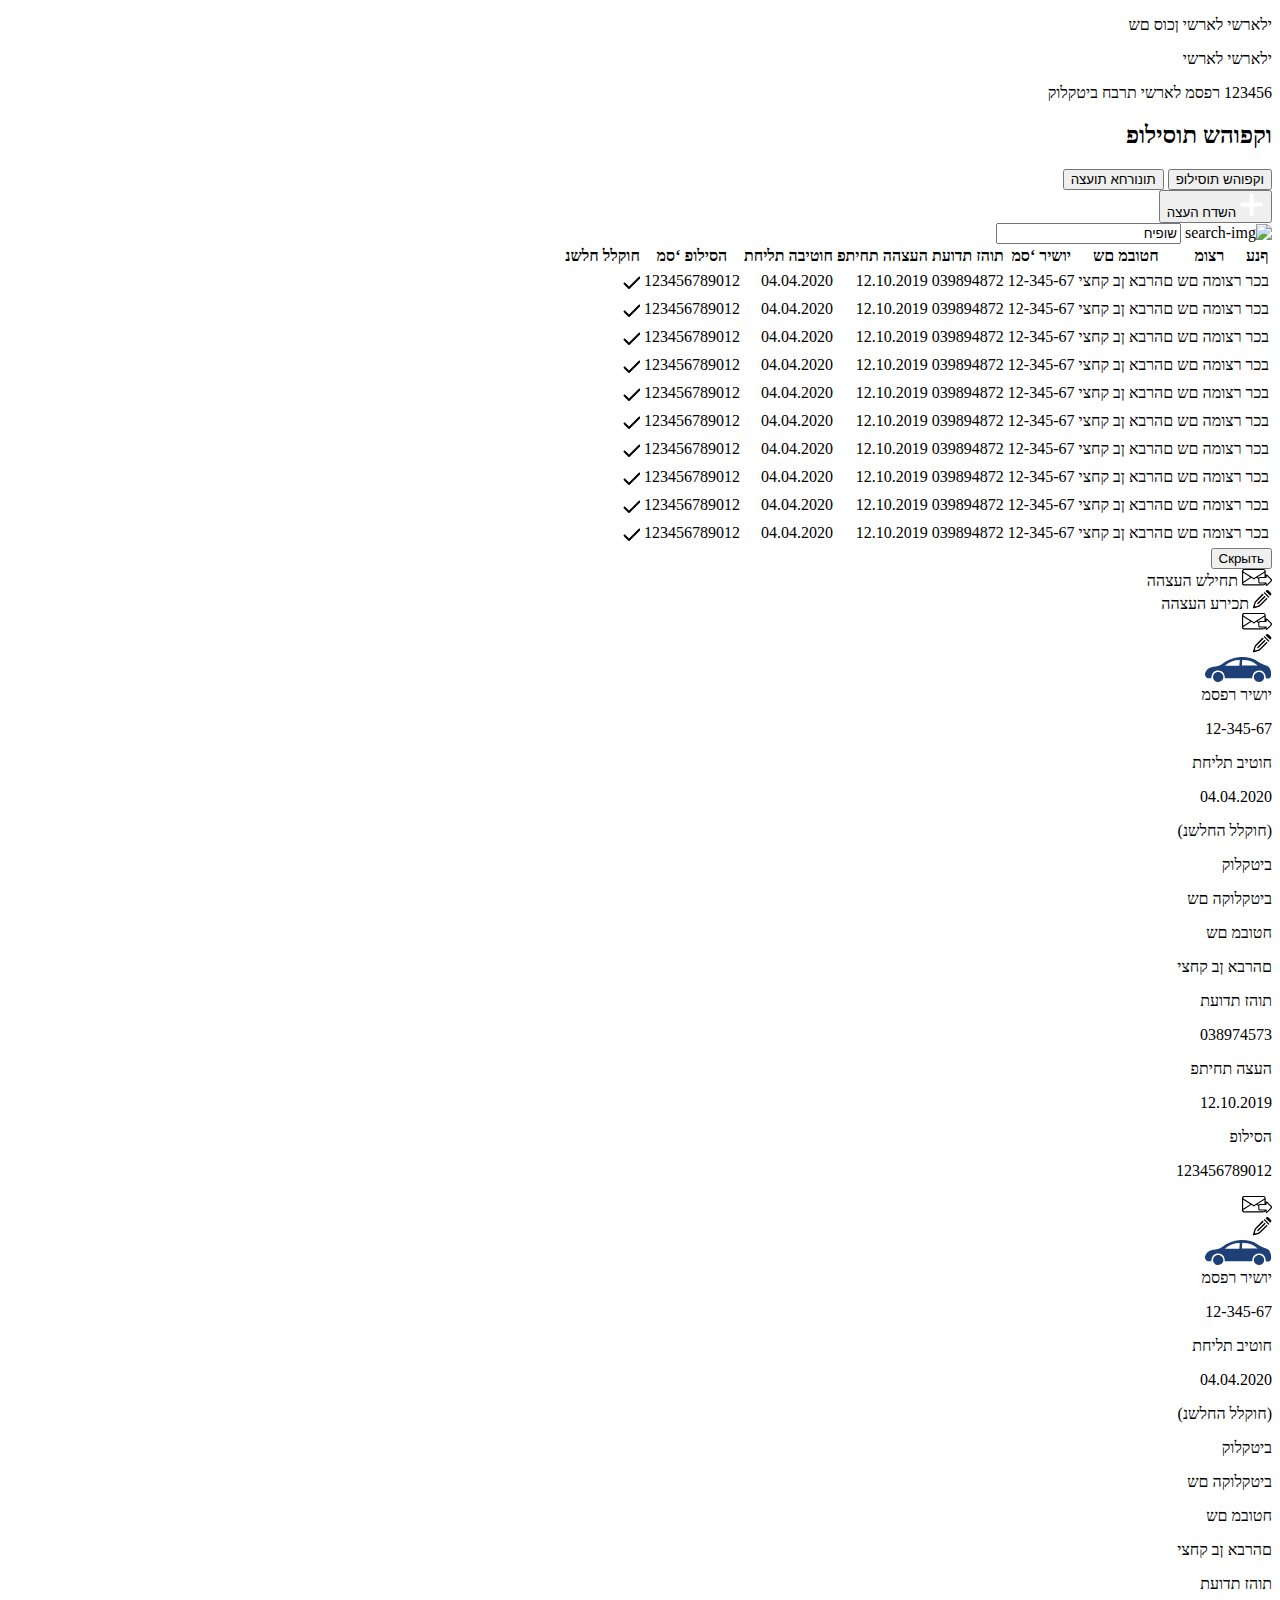
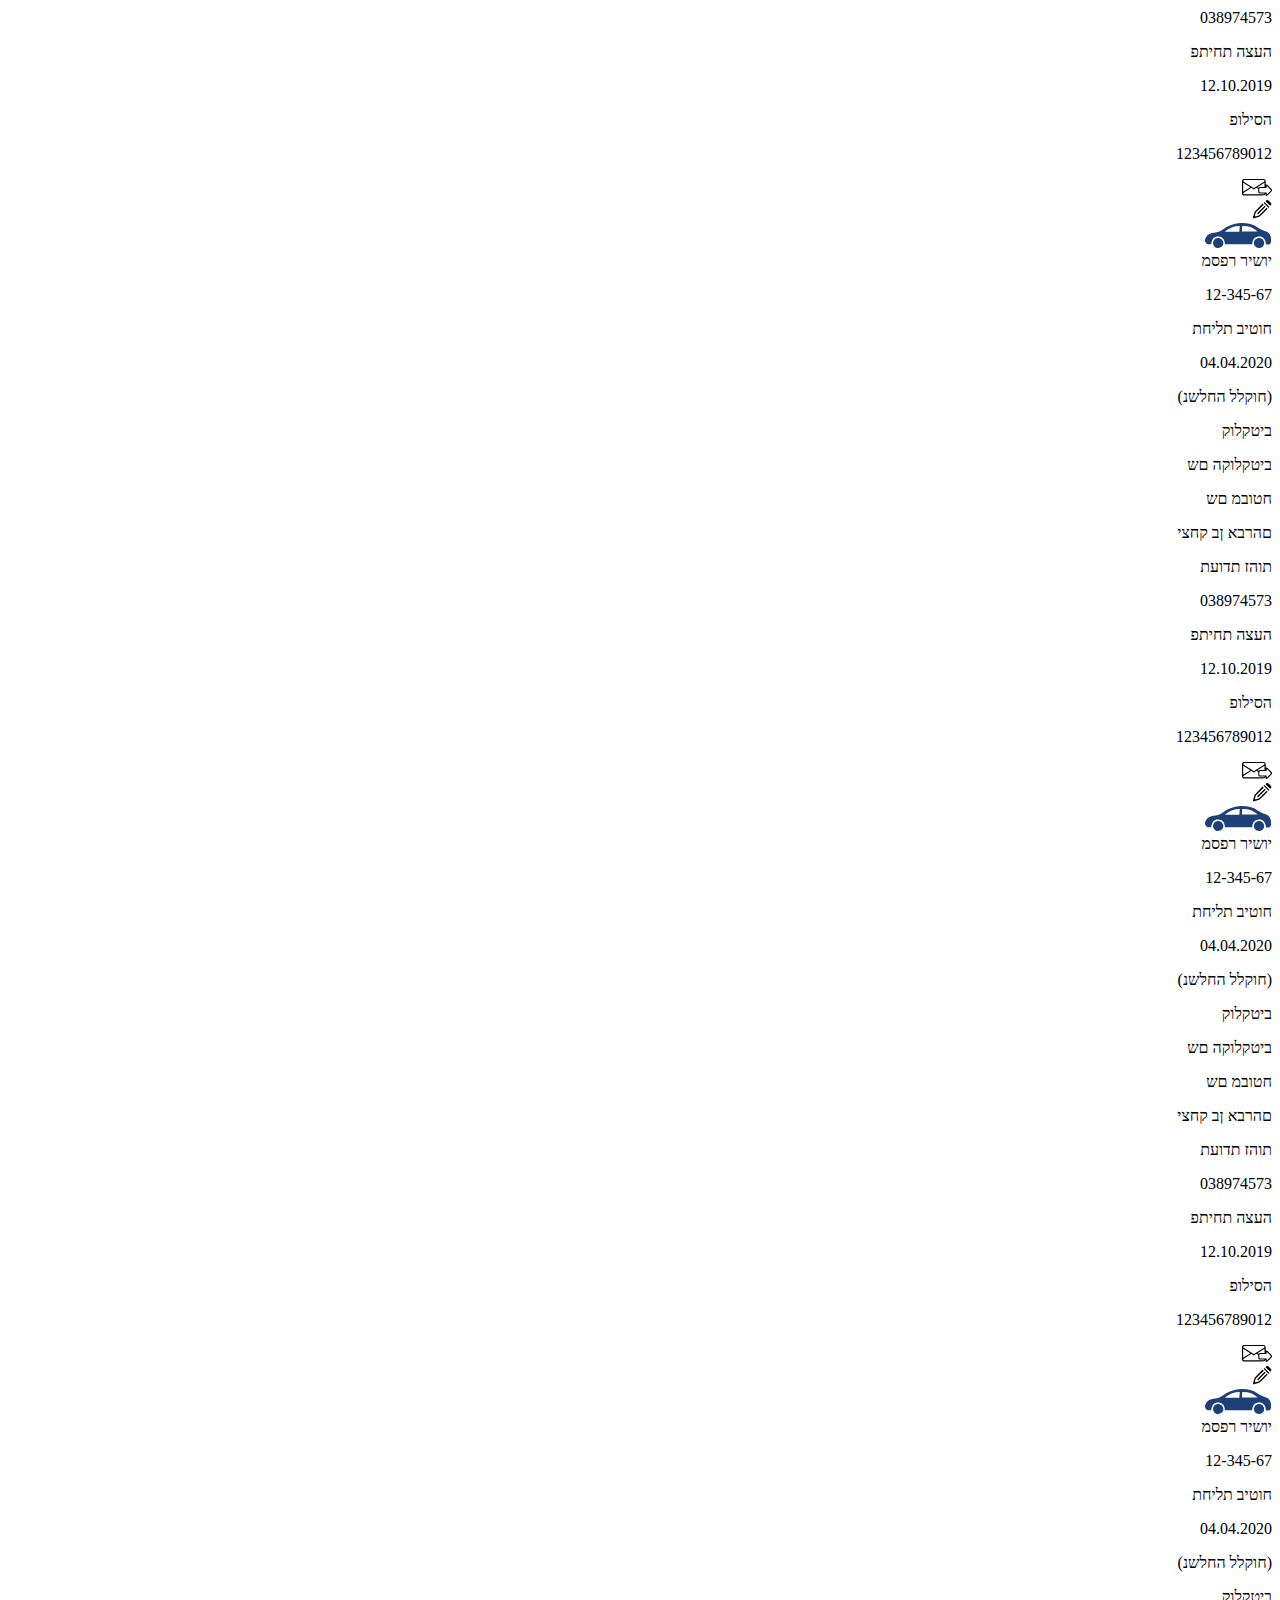
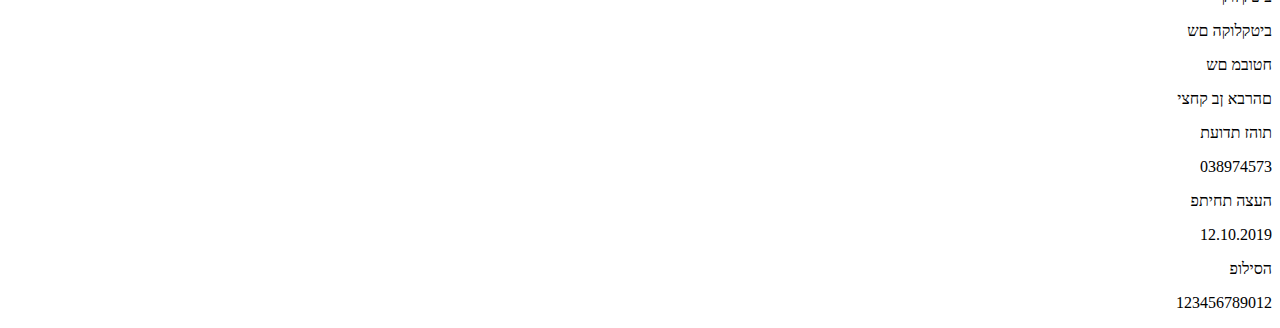
==== pages/login-index.html @ 78b29d45 "fix, add folder (pages)" ====
<!DOCTYPE html>
<html dir="rtl" lang="he">
  <head>
    <meta charset="UTF-8" />
    <meta http-equiv="X-UA-Compatible" content="IE=edge" />
    <meta name="viewport" content="width=device-width, initial-scale=1.0" />
    <title>Hennadii Chikunov Test-Task</title>
    <link rel="stylesheet" href="css/main.css" />
  </head>
  <body>
    <header class="header-main-panel">
      <div class="container header-main-panel__container">
        <div class="header-main-panel__top">
          <div class="header-main-panel__top-info">
            <p class="header-main-panel__top-text" dir="rtl">
              ילארשי לארשי ןכוס םש
            </p>
            <p class="header-main-panel__top-mobile-text" dir="rtl">
              ילארשי לארשי
            </p>
            <span class="header-main-panel__text">123456 רפסמ</span>
            <span class="header-main-panel__mob-text">
              לארשי תרבח ביטקלוק
            </span>
          </div>
        </div>
      </div>
    </header>
    <main>
      <section class="login-table">
        <div class="container login-table__container">
          <h2 class="login-table__title-hide">וקפוהש תוסילופ</h2>
          <div class="login-table__title-block">
            <div class="login-table__title-bg-flex">
              <button class="login-table__btn" type="button">
                <span
                  class="login-table__btn-text login-table__btn-text--color"
                >
                  וקפוהש תוסילופ
                </span>
              </button>
              <button
                class="login-table__btn login-table__btn--orange"
                type="button"
              >
                <span class="login-table__btn-text"> תונורחא תועצה </span>
              </button>
            </div>
          </div>
          <div class="login-table__search-block">
            <button class="login-table__search-btn" type="button">
              <svg
                class="login-table__svg-union"
                width="24"
                height="24"
                viewBox="0 0 24 24"
                fill="none"
                xmlns="http://www.w3.org/2000/svg"
              >
                <path
                  fill-rule="evenodd"
                  clip-rule="evenodd"
                  d="M13.5317 2C13.5317 0.89543 12.6363 0 11.5317 0C10.4272 0 9.53173 0.89543 9.53173 2V9.53462H2C0.895432 9.53462 0 10.43 0 11.5346C0 12.6392 0.895431 13.5346 2 13.5346H9.53173V21.0694C9.53173 22.1739 10.4272 23.0694 11.5317 23.0694C12.6363 23.0694 13.5317 22.1739 13.5317 21.0694V13.5346H21.0694C22.1739 13.5346 23.0694 12.6392 23.0694 11.5346C23.0694 10.43 22.1739 9.53462 21.0694 9.53462H13.5317V2Z"
                  fill="white"
                />
              </svg>
              <span class="login-table__input--triangle"> השדח העצה</span>
            </button>
            <div class="login-table__search-icon-block">
              <img
                class="login-table__search-icon"
                src="./img/search.png"
                alt="search-img"
              />
              <label for="search-table"></label>
              <input
                class="login-table__search"
                id="search-table"
                type="search"
                name="search"
                value="שופיח"
              />
            </div>
          </div>
          <table class="login-table__table">
            <thead>
              <tr class="login-table__table-head-tr">
                <th class="login-table__table-head-item">ףנע</th>
                <th class="login-table__table-head-item">רצומ</th>
                <th class="login-table__table-head-item">חטובמ םש</th>
                <th class="login-table__table-head-item">יושיר ‘סמ</th>
                <th class="login-table__table-head-item">תוהז תדועת</th>
                <th class="login-table__table-head-item">העצהה תחיתפ</th>
                <th class="login-table__table-head-item">חוטיבה תליחת</th>
                <th class="login-table__table-head-item">הסילופ ‘סמ</th>
                <th class="login-table__table-head-item">חוקלל חלשנ</th>
              </tr>
            </thead>
            <tbody>
              <tr class="login-table__table-body-tr">
                <td class="login-table__table-body-item">בכר</td>
                <td class="login-table__table-body-item">רצומה םש</td>
                <td class="login-table__table-body-item">םהרבא ןב קחצי</td>
                <td class="login-table__table-body-item">12-345-67</td>
                <td class="login-table__table-body-item">039894872</td>
                <td class="login-table__table-body-item">12.10.2019</td>
                <td class="login-table__table-body-item">04.04.2020</td>
                <td class="login-table__table-body-item">123456789012</td>
                <td class="login-table__table-body-item">
                  <svg
                    version="1.1"
                    xmlns="http://www.w3.org/2000/svg"
                    xmlns:xlink="http://www.w3.org/1999/xlink"
                    x="20px"
                    y="16px"
                    viewBox="0 0 20 16"
                    width="20"
                    height="20"
                    style="enable-background: new 0 0 20 16"
                    xml:space="preserve"
                  >
                    <path
                      d="M19.3,5.3L9,15.6l-4.3-4.3l-1.4,1.4l5,5L9,18.4l0.7-0.7l11-11L19.3,5.3z"
                    />
                  </svg>
                </td>
              </tr>
              <tr
                id="showContent"
                class="
                  login-table__table-body-tr login-table__table-body-tr--active
                "
              >
                <td class="login-table__table-body-item">בכר</td>
                <td class="login-table__table-body-item">רצומה םש</td>
                <td class="login-table__table-body-item">םהרבא ןב קחצי</td>
                <td class="login-table__table-body-item">12-345-67</td>
                <td class="login-table__table-body-item">039894872</td>
                <td class="login-table__table-body-item">12.10.2019</td>
                <td class="login-table__table-body-item">04.04.2020</td>
                <td class="login-table__table-body-item">123456789012</td>
                <td class="login-table__table-body-item">
                  <svg
                    version="1.1"
                    xmlns="http://www.w3.org/2000/svg"
                    xmlns:xlink="http://www.w3.org/1999/xlink"
                    x="20px"
                    y="16px"
                    viewBox="0 0 20 16"
                    width="20"
                    height="20"
                    style="enable-background: new 0 0 20 16"
                    xml:space="preserve"
                  >
                    <path
                      d="M19.3,5.3L9,15.6l-4.3-4.3l-1.4,1.4l5,5L9,18.4l0.7-0.7l11-11L19.3,5.3z"
                    />
                  </svg>
                </td>
              </tr>
              <tr class="login-table__table-body-tr">
                <td class="login-table__table-body-item">בכר</td>
                <td class="login-table__table-body-item">רצומה םש</td>
                <td class="login-table__table-body-item">םהרבא ןב קחצי</td>
                <td class="login-table__table-body-item">12-345-67</td>
                <td class="login-table__table-body-item">039894872</td>
                <td class="login-table__table-body-item">12.10.2019</td>
                <td class="login-table__table-body-item">04.04.2020</td>
                <td class="login-table__table-body-item">123456789012</td>
                <td class="login-table__table-body-item">
                  <svg
                    version="1.1"
                    xmlns="http://www.w3.org/2000/svg"
                    xmlns:xlink="http://www.w3.org/1999/xlink"
                    x="20px"
                    y="16px"
                    viewBox="0 0 20 16"
                    width="20"
                    height="20"
                    style="enable-background: new 0 0 20 16"
                    xml:space="preserve"
                  >
                    <path
                      d="M19.3,5.3L9,15.6l-4.3-4.3l-1.4,1.4l5,5L9,18.4l0.7-0.7l11-11L19.3,5.3z"
                    />
                  </svg>
                </td>
              </tr>
              <tr class="login-table__table-body-tr">
                <td class="login-table__table-body-item">בכר</td>
                <td class="login-table__table-body-item">רצומה םש</td>
                <td class="login-table__table-body-item">םהרבא ןב קחצי</td>
                <td class="login-table__table-body-item">12-345-67</td>
                <td class="login-table__table-body-item">039894872</td>
                <td class="login-table__table-body-item">12.10.2019</td>
                <td class="login-table__table-body-item">04.04.2020</td>
                <td class="login-table__table-body-item">123456789012</td>
                <td class="login-table__table-body-item">
                  <svg
                    version="1.1"
                    xmlns="http://www.w3.org/2000/svg"
                    xmlns:xlink="http://www.w3.org/1999/xlink"
                    x="20px"
                    y="16px"
                    viewBox="0 0 20 16"
                    width="20"
                    height="20"
                    style="enable-background: new 0 0 20 16"
                    xml:space="preserve"
                  >
                    <path
                      d="M19.3,5.3L9,15.6l-4.3-4.3l-1.4,1.4l5,5L9,18.4l0.7-0.7l11-11L19.3,5.3z"
                    />
                  </svg>
                </td>
              </tr>
              <tr class="login-table__table-body-tr">
                <td class="login-table__table-body-item">בכר</td>
                <td class="login-table__table-body-item">רצומה םש</td>
                <td class="login-table__table-body-item">םהרבא ןב קחצי</td>
                <td class="login-table__table-body-item">12-345-67</td>
                <td class="login-table__table-body-item">039894872</td>
                <td class="login-table__table-body-item">12.10.2019</td>
                <td class="login-table__table-body-item">04.04.2020</td>
                <td class="login-table__table-body-item">123456789012</td>
                <td class="login-table__table-body-item">
                  <svg
                    version="1.1"
                    xmlns="http://www.w3.org/2000/svg"
                    xmlns:xlink="http://www.w3.org/1999/xlink"
                    x="20px"
                    y="16px"
                    viewBox="0 0 20 16"
                    width="20"
                    height="20"
                    style="enable-background: new 0 0 20 16"
                    xml:space="preserve"
                  >
                    <path
                      d="M19.3,5.3L9,15.6l-4.3-4.3l-1.4,1.4l5,5L9,18.4l0.7-0.7l11-11L19.3,5.3z"
                    />
                  </svg>
                </td>
              </tr>
              <tr class="login-table__table-body-tr">
                <td class="login-table__table-body-item">בכר</td>
                <td class="login-table__table-body-item">רצומה םש</td>
                <td class="login-table__table-body-item">םהרבא ןב קחצי</td>
                <td class="login-table__table-body-item">12-345-67</td>
                <td class="login-table__table-body-item">039894872</td>
                <td class="login-table__table-body-item">12.10.2019</td>
                <td class="login-table__table-body-item">04.04.2020</td>
                <td class="login-table__table-body-item">123456789012</td>
                <td class="login-table__table-body-item">
                  <svg
                    version="1.1"
                    xmlns="http://www.w3.org/2000/svg"
                    xmlns:xlink="http://www.w3.org/1999/xlink"
                    x="20px"
                    y="16px"
                    viewBox="0 0 20 16"
                    width="20"
                    height="20"
                    style="enable-background: new 0 0 20 16"
                    xml:space="preserve"
                  >
                    <path
                      d="M19.3,5.3L9,15.6l-4.3-4.3l-1.4,1.4l5,5L9,18.4l0.7-0.7l11-11L19.3,5.3z"
                    />
                  </svg>
                </td>
              </tr>
              <tr class="login-table__table-body-tr">
                <td class="login-table__table-body-item">בכר</td>
                <td class="login-table__table-body-item">רצומה םש</td>
                <td class="login-table__table-body-item">םהרבא ןב קחצי</td>
                <td class="login-table__table-body-item">12-345-67</td>
                <td class="login-table__table-body-item">039894872</td>
                <td class="login-table__table-body-item">12.10.2019</td>
                <td class="login-table__table-body-item">04.04.2020</td>
                <td class="login-table__table-body-item">123456789012</td>
                <td class="login-table__table-body-item">
                  <svg
                    version="1.1"
                    xmlns="http://www.w3.org/2000/svg"
                    xmlns:xlink="http://www.w3.org/1999/xlink"
                    x="20px"
                    y="16px"
                    viewBox="0 0 20 16"
                    width="20"
                    height="20"
                    style="enable-background: new 0 0 20 16"
                    xml:space="preserve"
                  >
                    <path
                      d="M19.3,5.3L9,15.6l-4.3-4.3l-1.4,1.4l5,5L9,18.4l0.7-0.7l11-11L19.3,5.3z"
                    />
                  </svg>
                </td>
              </tr>
              <tr class="login-table__table-body-tr">
                <td class="login-table__table-body-item">בכר</td>
                <td class="login-table__table-body-item">רצומה םש</td>
                <td class="login-table__table-body-item">םהרבא ןב קחצי</td>
                <td class="login-table__table-body-item">12-345-67</td>
                <td class="login-table__table-body-item">039894872</td>
                <td class="login-table__table-body-item">12.10.2019</td>
                <td class="login-table__table-body-item">04.04.2020</td>
                <td class="login-table__table-body-item">123456789012</td>
                <td class="login-table__table-body-item">
                  <svg
                    version="1.1"
                    xmlns="http://www.w3.org/2000/svg"
                    xmlns:xlink="http://www.w3.org/1999/xlink"
                    x="20px"
                    y="16px"
                    viewBox="0 0 20 16"
                    width="20"
                    height="20"
                    style="enable-background: new 0 0 20 16"
                    xml:space="preserve"
                  >
                    <path
                      d="M19.3,5.3L9,15.6l-4.3-4.3l-1.4,1.4l5,5L9,18.4l0.7-0.7l11-11L19.3,5.3z"
                    />
                  </svg>
                </td>
              </tr>
              <tr class="login-table__table-body-tr">
                <td class="login-table__table-body-item">בכר</td>
                <td class="login-table__table-body-item">רצומה םש</td>
                <td class="login-table__table-body-item">םהרבא ןב קחצי</td>
                <td class="login-table__table-body-item">12-345-67</td>
                <td class="login-table__table-body-item">039894872</td>
                <td class="login-table__table-body-item">12.10.2019</td>
                <td class="login-table__table-body-item">04.04.2020</td>
                <td class="login-table__table-body-item">123456789012</td>
                <td class="login-table__table-body-item">
                  <svg
                    version="1.1"
                    xmlns="http://www.w3.org/2000/svg"
                    xmlns:xlink="http://www.w3.org/1999/xlink"
                    x="20px"
                    y="16px"
                    viewBox="0 0 20 16"
                    width="20"
                    height="20"
                    style="enable-background: new 0 0 20 16"
                    xml:space="preserve"
                  >
                    <path
                      d="M19.3,5.3L9,15.6l-4.3-4.3l-1.4,1.4l5,5L9,18.4l0.7-0.7l11-11L19.3,5.3z"
                    />
                  </svg>
                </td>
              </tr>
              <tr class="login-table__table-body-tr">
                <td class="login-table__table-body-item">בכר</td>
                <td class="login-table__table-body-item">רצומה םש</td>
                <td class="login-table__table-body-item">םהרבא ןב קחצי</td>
                <td class="login-table__table-body-item">12-345-67</td>
                <td class="login-table__table-body-item">039894872</td>
                <td class="login-table__table-body-item">12.10.2019</td>
                <td class="login-table__table-body-item">04.04.2020</td>
                <td class="login-table__table-body-item">123456789012</td>
                <td class="login-table__table-body-item">
                  <svg
                    version="1.1"
                    xmlns="http://www.w3.org/2000/svg"
                    xmlns:xlink="http://www.w3.org/1999/xlink"
                    x="20px"
                    y="16px"
                    viewBox="0 0 20 16"
                    width="20"
                    height="20"
                    style="enable-background: new 0 0 20 16"
                    xml:space="preserve"
                  >
                    <path
                      d="M19.3,5.3L9,15.6l-4.3-4.3l-1.4,1.4l5,5L9,18.4l0.7-0.7l11-11L19.3,5.3z"
                    />
                  </svg>
                </td>
              </tr>
            </tbody>
          </table>
          <div class="login-table__hover-block" id="content">
            <button lang="ru" class="login-table__btn-hide" id="hideContent">
              Скрыть
            </button>
            <div class="login-table__send-mail-icon">
              <svg
                width="30"
                height="17"
                viewBox="0 0 30 17"
                xmlns="http://www.w3.org/2000/svg"
              >
                <path
                  fill-rule="evenodd"
                  clip-rule="evenodd"
                  d="M29.9999 11.6372C29.6784 12.0662 29.357 12.5489 28.982 12.9243C27.857 14.0505 26.732 15.1767 25.607 16.3028C25.1784 16.7319 24.7499 17.1609 24.107 16.8927C23.5713 16.6782 23.5713 16.0883 23.5713 15.5521C23.5713 15.4448 23.5713 15.3912 23.5177 15.0694C22.8213 16.4101 21.6963 16.4637 20.5177 16.4637C14.5713 16.4637 8.62486 16.4101 2.67843 16.4637C1.33915 16.4637 0.428432 15.9811 -0.0537109 14.7476C-0.0537109 10.4038 -0.0537109 6.11356 -0.0537109 1.76972C0.642718 0.321766 1.07129 0 2.67843 0C8.83915 0 14.9999 0 21.2141 0C22.8749 0 23.6784 0.804416 23.732 2.46688C23.732 3.53943 23.732 4.61199 23.732 5.68454C24.5891 5.25552 24.9106 5.30915 25.5534 5.95268C26.8391 7.23975 28.1249 8.52681 29.4106 9.81388C29.6784 10.082 29.8391 10.4574 30.0534 10.7792C29.9999 11.1009 29.9999 11.3691 29.9999 11.6372ZM11.8927 1.07256C8.78557 1.07256 5.67843 1.07256 2.62486 1.07256C2.41057 1.07256 2.14272 1.01893 2.03557 1.12618C1.71415 1.34069 1.39272 1.60883 1.17843 1.9306C1.12486 2.03785 1.44629 2.46688 1.66057 2.62776C4.87486 4.71924 8.08915 6.7571 11.3034 8.84858C11.732 9.11672 11.9999 9.11672 12.4284 8.84858C15.6427 6.7571 18.9106 4.71924 22.1249 2.62776C22.7141 2.25237 22.7141 1.71609 22.1249 1.34069C21.857 1.17981 21.5356 1.07256 21.2141 1.07256C18.107 1.07256 14.9999 1.07256 11.8927 1.07256ZM22.4999 14.5868C21.2677 14.5868 20.1427 14.5331 19.0713 14.5868C16.9284 14.694 16.1784 14.1577 16.2856 11.7445C16.3391 9.97476 16.2856 9.97476 14.7856 9.11672C14.6249 9.00946 14.3034 9.00946 14.0891 9.11672C13.4999 9.43849 12.9641 9.81388 12.3749 10.1893C11.9999 10.4574 11.732 10.4574 11.357 10.1893C10.7677 9.81388 10.232 9.43849 9.58915 9.06309C9.42843 8.95584 9.16057 8.95584 8.99986 9.06309C6.42843 10.6719 3.91057 12.2808 1.39272 13.9432C1.232 14.0505 1.12486 14.4259 1.17843 14.5868C1.39272 15.2303 1.92843 15.3375 2.51772 15.3375C7.39272 15.3375 12.2677 15.3375 17.1427 15.3375C18.5356 15.3375 19.8749 15.3375 21.2677 15.3375C21.8034 15.3375 22.232 15.2303 22.4999 14.5868ZM24.6963 6.70347C24.6963 7.29338 24.6963 7.66877 24.6963 8.04416C24.6963 8.79495 24.5891 8.95584 23.7856 8.95584C21.9641 8.95584 20.1963 8.95584 18.3749 8.95584C17.5177 8.95584 17.357 9.11672 17.357 10.0284C17.357 10.8328 17.357 11.6372 17.357 12.4416C17.357 13.2997 17.5177 13.5142 18.4284 13.5142C20.2499 13.5142 22.0177 13.5142 23.8391 13.5142C24.6427 13.5142 24.6963 13.6215 24.6963 14.4259C24.6963 14.8013 24.6963 15.1767 24.6963 15.7129C25.8749 14.5331 26.9463 13.4606 27.9641 12.4416C29.1427 11.2618 29.1427 11.2618 27.9641 10.082C26.9463 9.00946 25.8749 7.93691 24.6963 6.70347ZM8.24986 8.20505C5.89272 6.64984 3.53557 5.20189 1.17843 3.64669C1.17843 6.7571 1.17843 9.70662 1.17843 12.7634C3.53557 11.2082 5.89272 9.76025 8.24986 8.20505ZM16.4463 8.84858C16.8749 8.04416 17.6249 7.82965 18.4284 7.88328C18.9641 7.93691 19.5534 7.88328 20.0891 7.88328C20.8927 7.88328 21.6963 7.88328 22.4999 7.88328C22.4999 6.43533 22.4999 5.09464 22.4999 3.70032C20.0891 5.25552 17.7856 6.70347 15.4284 8.20505C15.8034 8.41956 16.0713 8.58044 16.4463 8.84858Z"
                />
              </svg>
              <span class="login-table__send-mail-text"> תחילש העצהה </span>
            </div>
            <div class="login-table__pencil-icon">
              <svg
                width="19"
                height="19"
                viewBox="0 0 19 19"
                xmlns="http://www.w3.org/2000/svg"
              >
                <path
                  fill-rule="evenodd"
                  clip-rule="evenodd"
                  d="M9.76894 3.82414C10.0703 4.05018 10.3717 4.35156 10.6731 4.65293C8.94015 6.38586 7.20723 8.04344 5.54964 9.77637C4.7962 10.5298 3.96741 11.3586 3.21396 12.112C2.98793 12.3381 2.83724 12.5641 2.7619 12.7901C2.46052 13.6189 2.23448 14.5231 2.00845 15.3519C1.78242 16.03 2.38517 16.5574 3.06327 16.3313C3.89206 16.1053 4.72085 15.8793 5.4743 15.5779C5.77568 15.4272 6.07706 15.2012 6.30309 14.9751C8.56343 12.7148 10.8238 10.4545 13.0841 8.19413C13.2348 8.04344 13.4608 7.81741 13.6115 7.66672C13.9129 8.04344 14.2143 8.34482 14.5156 8.72154C14.5156 8.72154 14.365 8.87223 14.2896 9.02292C11.8032 11.4339 9.39222 13.9203 6.90585 16.3313C6.67981 16.5574 6.45378 16.7081 6.22775 16.7834C4.57017 17.3108 2.83724 17.8382 1.10431 18.2903C0.802936 18.3656 0.350869 18.3656 0.124835 18.1396C-0.0258542 18.0643 -0.0258542 17.6122 0.0494904 17.3108C0.501558 15.5779 1.02897 13.9203 1.55638 12.1874C1.63173 11.9614 1.78242 11.7353 1.9331 11.5093C4.49482 8.87223 7.05654 6.23517 9.54291 3.52277C9.61825 3.67346 9.6936 3.7488 9.76894 3.82414Z"
                />
                <path
                  fill-rule="evenodd"
                  clip-rule="evenodd"
                  d="M4.87123 14.5985C4.87123 13.7697 4.41916 13.4684 3.81641 13.4684C6.37812 10.9066 9.01518 8.26959 11.5769 5.70787C11.8783 6.00925 12.255 6.46132 12.6317 6.83804C10.07 9.32441 7.50829 11.8861 4.87123 14.5985Z"
                />
                <path
                  fill-rule="evenodd"
                  clip-rule="evenodd"
                  d="M17.2282 5.8585C15.646 4.27627 14.1391 2.76937 12.5569 1.18714C13.461 -0.244408 14.5912 -0.395098 15.7967 0.810416C16.3241 1.33783 16.7762 1.86524 17.3036 2.31731C18.8105 3.74885 18.7351 4.5023 17.2282 5.8585Z"
                />
                <path
                  fill-rule="evenodd"
                  clip-rule="evenodd"
                  d="M10.5977 2.84478C10.899 2.5434 11.2758 2.24202 11.5771 1.94064C13.2347 3.59822 14.817 5.2558 16.4745 6.91339C16.1732 7.13942 15.8718 7.51614 15.4951 7.81752C13.9128 6.15994 12.2552 4.50236 10.5977 2.84478Z"
                />
              </svg>
              <span class="login-table__pencil-text"> תכירע העצהה </span>
            </div>
          </div>
          <div class="login-table__mobile-table">
            <div class="login-table__mob-icons">
              <div class="login-table__penc-send-icon">
                <div class="login-table__send">
                  <svg
                    width="30"
                    height="17"
                    viewBox="0 0 30 17"
                    xmlns="http://www.w3.org/2000/svg"
                  >
                    <path
                      fill-rule="evenodd"
                      clip-rule="evenodd"
                      d="M29.9999 11.6372C29.6784 12.0662 29.357 12.5489 28.982 12.9243C27.857 14.0505 26.732 15.1767 25.607 16.3028C25.1784 16.7319 24.7499 17.1609 24.107 16.8927C23.5713 16.6782 23.5713 16.0883 23.5713 15.5521C23.5713 15.4448 23.5713 15.3912 23.5177 15.0694C22.8213 16.4101 21.6963 16.4637 20.5177 16.4637C14.5713 16.4637 8.62486 16.4101 2.67843 16.4637C1.33915 16.4637 0.428432 15.9811 -0.0537109 14.7476C-0.0537109 10.4038 -0.0537109 6.11356 -0.0537109 1.76972C0.642718 0.321766 1.07129 0 2.67843 0C8.83915 0 14.9999 0 21.2141 0C22.8749 0 23.6784 0.804416 23.732 2.46688C23.732 3.53943 23.732 4.61199 23.732 5.68454C24.5891 5.25552 24.9106 5.30915 25.5534 5.95268C26.8391 7.23975 28.1249 8.52681 29.4106 9.81388C29.6784 10.082 29.8391 10.4574 30.0534 10.7792C29.9999 11.1009 29.9999 11.3691 29.9999 11.6372ZM11.8927 1.07256C8.78557 1.07256 5.67843 1.07256 2.62486 1.07256C2.41057 1.07256 2.14272 1.01893 2.03557 1.12618C1.71415 1.34069 1.39272 1.60883 1.17843 1.9306C1.12486 2.03785 1.44629 2.46688 1.66057 2.62776C4.87486 4.71924 8.08915 6.7571 11.3034 8.84858C11.732 9.11672 11.9999 9.11672 12.4284 8.84858C15.6427 6.7571 18.9106 4.71924 22.1249 2.62776C22.7141 2.25237 22.7141 1.71609 22.1249 1.34069C21.857 1.17981 21.5356 1.07256 21.2141 1.07256C18.107 1.07256 14.9999 1.07256 11.8927 1.07256ZM22.4999 14.5868C21.2677 14.5868 20.1427 14.5331 19.0713 14.5868C16.9284 14.694 16.1784 14.1577 16.2856 11.7445C16.3391 9.97476 16.2856 9.97476 14.7856 9.11672C14.6249 9.00946 14.3034 9.00946 14.0891 9.11672C13.4999 9.43849 12.9641 9.81388 12.3749 10.1893C11.9999 10.4574 11.732 10.4574 11.357 10.1893C10.7677 9.81388 10.232 9.43849 9.58915 9.06309C9.42843 8.95584 9.16057 8.95584 8.99986 9.06309C6.42843 10.6719 3.91057 12.2808 1.39272 13.9432C1.232 14.0505 1.12486 14.4259 1.17843 14.5868C1.39272 15.2303 1.92843 15.3375 2.51772 15.3375C7.39272 15.3375 12.2677 15.3375 17.1427 15.3375C18.5356 15.3375 19.8749 15.3375 21.2677 15.3375C21.8034 15.3375 22.232 15.2303 22.4999 14.5868ZM24.6963 6.70347C24.6963 7.29338 24.6963 7.66877 24.6963 8.04416C24.6963 8.79495 24.5891 8.95584 23.7856 8.95584C21.9641 8.95584 20.1963 8.95584 18.3749 8.95584C17.5177 8.95584 17.357 9.11672 17.357 10.0284C17.357 10.8328 17.357 11.6372 17.357 12.4416C17.357 13.2997 17.5177 13.5142 18.4284 13.5142C20.2499 13.5142 22.0177 13.5142 23.8391 13.5142C24.6427 13.5142 24.6963 13.6215 24.6963 14.4259C24.6963 14.8013 24.6963 15.1767 24.6963 15.7129C25.8749 14.5331 26.9463 13.4606 27.9641 12.4416C29.1427 11.2618 29.1427 11.2618 27.9641 10.082C26.9463 9.00946 25.8749 7.93691 24.6963 6.70347ZM8.24986 8.20505C5.89272 6.64984 3.53557 5.20189 1.17843 3.64669C1.17843 6.7571 1.17843 9.70662 1.17843 12.7634C3.53557 11.2082 5.89272 9.76025 8.24986 8.20505ZM16.4463 8.84858C16.8749 8.04416 17.6249 7.82965 18.4284 7.88328C18.9641 7.93691 19.5534 7.88328 20.0891 7.88328C20.8927 7.88328 21.6963 7.88328 22.4999 7.88328C22.4999 6.43533 22.4999 5.09464 22.4999 3.70032C20.0891 5.25552 17.7856 6.70347 15.4284 8.20505C15.8034 8.41956 16.0713 8.58044 16.4463 8.84858Z"
                    />
                  </svg>
                </div>
                <div class="login-table__penc">
                  <svg
                    width="19"
                    height="19"
                    viewBox="0 0 19 19"
                    xmlns="http://www.w3.org/2000/svg"
                  >
                    <path
                      fill-rule="evenodd"
                      clip-rule="evenodd"
                      d="M9.76894 3.82414C10.0703 4.05018 10.3717 4.35156 10.6731 4.65293C8.94015 6.38586 7.20723 8.04344 5.54964 9.77637C4.7962 10.5298 3.96741 11.3586 3.21396 12.112C2.98793 12.3381 2.83724 12.5641 2.7619 12.7901C2.46052 13.6189 2.23448 14.5231 2.00845 15.3519C1.78242 16.03 2.38517 16.5574 3.06327 16.3313C3.89206 16.1053 4.72085 15.8793 5.4743 15.5779C5.77568 15.4272 6.07706 15.2012 6.30309 14.9751C8.56343 12.7148 10.8238 10.4545 13.0841 8.19413C13.2348 8.04344 13.4608 7.81741 13.6115 7.66672C13.9129 8.04344 14.2143 8.34482 14.5156 8.72154C14.5156 8.72154 14.365 8.87223 14.2896 9.02292C11.8032 11.4339 9.39222 13.9203 6.90585 16.3313C6.67981 16.5574 6.45378 16.7081 6.22775 16.7834C4.57017 17.3108 2.83724 17.8382 1.10431 18.2903C0.802936 18.3656 0.350869 18.3656 0.124835 18.1396C-0.0258542 18.0643 -0.0258542 17.6122 0.0494904 17.3108C0.501558 15.5779 1.02897 13.9203 1.55638 12.1874C1.63173 11.9614 1.78242 11.7353 1.9331 11.5093C4.49482 8.87223 7.05654 6.23517 9.54291 3.52277C9.61825 3.67346 9.6936 3.7488 9.76894 3.82414Z"
                    />
                    <path
                      fill-rule="evenodd"
                      clip-rule="evenodd"
                      d="M4.87123 14.5985C4.87123 13.7697 4.41916 13.4684 3.81641 13.4684C6.37812 10.9066 9.01518 8.26959 11.5769 5.70787C11.8783 6.00925 12.255 6.46132 12.6317 6.83804C10.07 9.32441 7.50829 11.8861 4.87123 14.5985Z"
                    />
                    <path
                      fill-rule="evenodd"
                      clip-rule="evenodd"
                      d="M17.2282 5.8585C15.646 4.27627 14.1391 2.76937 12.5569 1.18714C13.461 -0.244408 14.5912 -0.395098 15.7967 0.810416C16.3241 1.33783 16.7762 1.86524 17.3036 2.31731C18.8105 3.74885 18.7351 4.5023 17.2282 5.8585Z"
                    />
                    <path
                      fill-rule="evenodd"
                      clip-rule="evenodd"
                      d="M10.5977 2.84478C10.899 2.5434 11.2758 2.24202 11.5771 1.94064C13.2347 3.59822 14.817 5.2558 16.4745 6.91339C16.1732 7.13942 15.8718 7.51614 15.4951 7.81752C13.9128 6.15994 12.2552 4.50236 10.5977 2.84478Z"
                    />
                  </svg>
                </div>
              </div>
              <div class="login-table__car-icon">
                <svg
                  width="67"
                  height="25"
                  viewBox="0 0 67 25"
                  fill="none"
                  xmlns="http://www.w3.org/2000/svg"
                >
                  <path
                    d="M47.2176 21.1699C47.5436 16.336 49.9191 13.5998 53.8316 13.5542C58.0701 13.463 60.4456 16.0168 60.9113 21.1699C62.7279 21.5348 64.8238 21.626 65.6622 19.9386C66.3609 18.5249 65.9417 16.5184 65.9417 14.8311C65.9417 14.2382 65.5691 13.691 65.4293 13.0981C64.8238 10.818 63.6128 9.31306 61.1908 8.4922C58.2564 7.44333 55.2289 6.21204 52.7137 4.43351C47.3573 0.739636 41.5352 -0.263637 35.2472 0.055586C28.2606 0.420413 22.3453 2.9742 16.8026 7.21531C14.6135 8.90263 11.2599 9.17625 8.37209 9.8603C5.62403 10.5444 2.96912 11.2284 1.33891 13.7822C0.174477 15.6063 -0.617332 17.4761 0.640251 19.5282C1.94442 21.6716 4.13355 21.3979 6.22953 21.2155C6.78846 15.8343 9.16391 13.4174 13.5422 13.5542C17.3615 13.6454 19.6438 16.336 19.9233 21.1699C28.9127 21.1699 37.9953 21.1699 47.2176 21.1699ZM52.6671 8.53781C47.0779 8.53781 42.0941 8.53781 36.924 8.53781C37.0172 6.80488 37.1103 5.02635 37.2035 3.11101C43.0722 2.79179 47.9628 4.3879 52.6671 8.53781ZM34.828 2.9742C34.6417 5.11756 34.502 6.98729 34.3157 8.81143C29.2853 8.81143 24.6742 8.81143 19.7835 8.81143C24.1152 4.84394 28.8661 3.0198 34.828 2.9742Z"
                    fill="#1D4076"
                  />
                  <path
                    d="M54.0589 24.9999C56.9467 24.9999 59.229 22.7654 59.1824 19.9836C59.1358 17.2474 56.7604 14.9216 54.0123 14.9672C51.2177 14.9672 48.8422 17.3386 48.8888 20.0292C48.8888 22.8566 51.1711 24.9999 54.0589 24.9999Z"
                    fill="#1D4076"
                  />
                  <path
                    d="M8.08972 19.9834C8.08972 22.902 10.2323 24.9998 13.1666 24.9998C16.0544 24.9998 18.3833 22.7652 18.3833 20.029C18.3833 17.384 15.9147 14.967 13.1666 14.967C10.3254 14.9214 8.08972 17.156 8.08972 19.9834Z"
                    fill="#1D4076"
                  />
                </svg>
              </div>
            </div>
            <div class="login-table__table-texts">
              <div class="login-table__left-text">
                <div class="login-table__text">
                  <span>יושיר רפסמ</span>
                  <p class="login-table__text-p">12-345-67</p>
                </div>
                <div class="login-table__text">
                  <span>חוטיב תליחת</span>
                  <p class="login-table__text-p">04.04.2020</p>
                </div>
                <div class="login-table__text">
                  <p class="login-table__text-p login-table__text-p--green">
                    (חוקלל החלשנ)
                  </p>
                </div>
              </div>
              <div class="login-table__right-text">
                <div class="login-table__text">
                  <span>ביטקלוק</span>
                  <p class="login-table__text-p">ביטקלוקה םש</p>
                </div>
                <div class="login-table__text">
                  <span>חטובמ םש</span>
                  <p class="login-table__text-p">םהרבא ןב קחצי</p>
                </div>
                <div class="login-table__text">
                  <span>תוהז תדועת</span>
                  <p class="login-table__text-p">038974573</p>
                </div>
                <div class="login-table__text">
                  <span>העצה תחיתפ</span>
                  <p class="login-table__text-p">12.10.2019</p>
                </div>
                <div class="login-table__text">
                  <span>הסילופ</span>
                  <p class="login-table__text-p">123456789012</p>
                </div>
              </div>
            </div>
          </div>
          <div class="login-table__mobile-table">
            <div class="login-table__mob-icons">
              <div class="login-table__penc-send-icon">
                <div class="login-table__send">
                  <svg
                    width="30"
                    height="17"
                    viewBox="0 0 30 17"
                    xmlns="http://www.w3.org/2000/svg"
                  >
                    <path
                      fill-rule="evenodd"
                      clip-rule="evenodd"
                      d="M29.9999 11.6372C29.6784 12.0662 29.357 12.5489 28.982 12.9243C27.857 14.0505 26.732 15.1767 25.607 16.3028C25.1784 16.7319 24.7499 17.1609 24.107 16.8927C23.5713 16.6782 23.5713 16.0883 23.5713 15.5521C23.5713 15.4448 23.5713 15.3912 23.5177 15.0694C22.8213 16.4101 21.6963 16.4637 20.5177 16.4637C14.5713 16.4637 8.62486 16.4101 2.67843 16.4637C1.33915 16.4637 0.428432 15.9811 -0.0537109 14.7476C-0.0537109 10.4038 -0.0537109 6.11356 -0.0537109 1.76972C0.642718 0.321766 1.07129 0 2.67843 0C8.83915 0 14.9999 0 21.2141 0C22.8749 0 23.6784 0.804416 23.732 2.46688C23.732 3.53943 23.732 4.61199 23.732 5.68454C24.5891 5.25552 24.9106 5.30915 25.5534 5.95268C26.8391 7.23975 28.1249 8.52681 29.4106 9.81388C29.6784 10.082 29.8391 10.4574 30.0534 10.7792C29.9999 11.1009 29.9999 11.3691 29.9999 11.6372ZM11.8927 1.07256C8.78557 1.07256 5.67843 1.07256 2.62486 1.07256C2.41057 1.07256 2.14272 1.01893 2.03557 1.12618C1.71415 1.34069 1.39272 1.60883 1.17843 1.9306C1.12486 2.03785 1.44629 2.46688 1.66057 2.62776C4.87486 4.71924 8.08915 6.7571 11.3034 8.84858C11.732 9.11672 11.9999 9.11672 12.4284 8.84858C15.6427 6.7571 18.9106 4.71924 22.1249 2.62776C22.7141 2.25237 22.7141 1.71609 22.1249 1.34069C21.857 1.17981 21.5356 1.07256 21.2141 1.07256C18.107 1.07256 14.9999 1.07256 11.8927 1.07256ZM22.4999 14.5868C21.2677 14.5868 20.1427 14.5331 19.0713 14.5868C16.9284 14.694 16.1784 14.1577 16.2856 11.7445C16.3391 9.97476 16.2856 9.97476 14.7856 9.11672C14.6249 9.00946 14.3034 9.00946 14.0891 9.11672C13.4999 9.43849 12.9641 9.81388 12.3749 10.1893C11.9999 10.4574 11.732 10.4574 11.357 10.1893C10.7677 9.81388 10.232 9.43849 9.58915 9.06309C9.42843 8.95584 9.16057 8.95584 8.99986 9.06309C6.42843 10.6719 3.91057 12.2808 1.39272 13.9432C1.232 14.0505 1.12486 14.4259 1.17843 14.5868C1.39272 15.2303 1.92843 15.3375 2.51772 15.3375C7.39272 15.3375 12.2677 15.3375 17.1427 15.3375C18.5356 15.3375 19.8749 15.3375 21.2677 15.3375C21.8034 15.3375 22.232 15.2303 22.4999 14.5868ZM24.6963 6.70347C24.6963 7.29338 24.6963 7.66877 24.6963 8.04416C24.6963 8.79495 24.5891 8.95584 23.7856 8.95584C21.9641 8.95584 20.1963 8.95584 18.3749 8.95584C17.5177 8.95584 17.357 9.11672 17.357 10.0284C17.357 10.8328 17.357 11.6372 17.357 12.4416C17.357 13.2997 17.5177 13.5142 18.4284 13.5142C20.2499 13.5142 22.0177 13.5142 23.8391 13.5142C24.6427 13.5142 24.6963 13.6215 24.6963 14.4259C24.6963 14.8013 24.6963 15.1767 24.6963 15.7129C25.8749 14.5331 26.9463 13.4606 27.9641 12.4416C29.1427 11.2618 29.1427 11.2618 27.9641 10.082C26.9463 9.00946 25.8749 7.93691 24.6963 6.70347ZM8.24986 8.20505C5.89272 6.64984 3.53557 5.20189 1.17843 3.64669C1.17843 6.7571 1.17843 9.70662 1.17843 12.7634C3.53557 11.2082 5.89272 9.76025 8.24986 8.20505ZM16.4463 8.84858C16.8749 8.04416 17.6249 7.82965 18.4284 7.88328C18.9641 7.93691 19.5534 7.88328 20.0891 7.88328C20.8927 7.88328 21.6963 7.88328 22.4999 7.88328C22.4999 6.43533 22.4999 5.09464 22.4999 3.70032C20.0891 5.25552 17.7856 6.70347 15.4284 8.20505C15.8034 8.41956 16.0713 8.58044 16.4463 8.84858Z"
                    />
                  </svg>
                </div>
                <div class="login-table__penc">
                  <svg
                    width="19"
                    height="19"
                    viewBox="0 0 19 19"
                    xmlns="http://www.w3.org/2000/svg"
                  >
                    <path
                      fill-rule="evenodd"
                      clip-rule="evenodd"
                      d="M9.76894 3.82414C10.0703 4.05018 10.3717 4.35156 10.6731 4.65293C8.94015 6.38586 7.20723 8.04344 5.54964 9.77637C4.7962 10.5298 3.96741 11.3586 3.21396 12.112C2.98793 12.3381 2.83724 12.5641 2.7619 12.7901C2.46052 13.6189 2.23448 14.5231 2.00845 15.3519C1.78242 16.03 2.38517 16.5574 3.06327 16.3313C3.89206 16.1053 4.72085 15.8793 5.4743 15.5779C5.77568 15.4272 6.07706 15.2012 6.30309 14.9751C8.56343 12.7148 10.8238 10.4545 13.0841 8.19413C13.2348 8.04344 13.4608 7.81741 13.6115 7.66672C13.9129 8.04344 14.2143 8.34482 14.5156 8.72154C14.5156 8.72154 14.365 8.87223 14.2896 9.02292C11.8032 11.4339 9.39222 13.9203 6.90585 16.3313C6.67981 16.5574 6.45378 16.7081 6.22775 16.7834C4.57017 17.3108 2.83724 17.8382 1.10431 18.2903C0.802936 18.3656 0.350869 18.3656 0.124835 18.1396C-0.0258542 18.0643 -0.0258542 17.6122 0.0494904 17.3108C0.501558 15.5779 1.02897 13.9203 1.55638 12.1874C1.63173 11.9614 1.78242 11.7353 1.9331 11.5093C4.49482 8.87223 7.05654 6.23517 9.54291 3.52277C9.61825 3.67346 9.6936 3.7488 9.76894 3.82414Z"
                    />
                    <path
                      fill-rule="evenodd"
                      clip-rule="evenodd"
                      d="M4.87123 14.5985C4.87123 13.7697 4.41916 13.4684 3.81641 13.4684C6.37812 10.9066 9.01518 8.26959 11.5769 5.70787C11.8783 6.00925 12.255 6.46132 12.6317 6.83804C10.07 9.32441 7.50829 11.8861 4.87123 14.5985Z"
                    />
                    <path
                      fill-rule="evenodd"
                      clip-rule="evenodd"
                      d="M17.2282 5.8585C15.646 4.27627 14.1391 2.76937 12.5569 1.18714C13.461 -0.244408 14.5912 -0.395098 15.7967 0.810416C16.3241 1.33783 16.7762 1.86524 17.3036 2.31731C18.8105 3.74885 18.7351 4.5023 17.2282 5.8585Z"
                    />
                    <path
                      fill-rule="evenodd"
                      clip-rule="evenodd"
                      d="M10.5977 2.84478C10.899 2.5434 11.2758 2.24202 11.5771 1.94064C13.2347 3.59822 14.817 5.2558 16.4745 6.91339C16.1732 7.13942 15.8718 7.51614 15.4951 7.81752C13.9128 6.15994 12.2552 4.50236 10.5977 2.84478Z"
                    />
                  </svg>
                </div>
              </div>
              <div class="login-table__car-icon">
                <svg
                  width="67"
                  height="25"
                  viewBox="0 0 67 25"
                  fill="none"
                  xmlns="http://www.w3.org/2000/svg"
                >
                  <path
                    d="M47.2176 21.1699C47.5436 16.336 49.9191 13.5998 53.8316 13.5542C58.0701 13.463 60.4456 16.0168 60.9113 21.1699C62.7279 21.5348 64.8238 21.626 65.6622 19.9386C66.3609 18.5249 65.9417 16.5184 65.9417 14.8311C65.9417 14.2382 65.5691 13.691 65.4293 13.0981C64.8238 10.818 63.6128 9.31306 61.1908 8.4922C58.2564 7.44333 55.2289 6.21204 52.7137 4.43351C47.3573 0.739636 41.5352 -0.263637 35.2472 0.055586C28.2606 0.420413 22.3453 2.9742 16.8026 7.21531C14.6135 8.90263 11.2599 9.17625 8.37209 9.8603C5.62403 10.5444 2.96912 11.2284 1.33891 13.7822C0.174477 15.6063 -0.617332 17.4761 0.640251 19.5282C1.94442 21.6716 4.13355 21.3979 6.22953 21.2155C6.78846 15.8343 9.16391 13.4174 13.5422 13.5542C17.3615 13.6454 19.6438 16.336 19.9233 21.1699C28.9127 21.1699 37.9953 21.1699 47.2176 21.1699ZM52.6671 8.53781C47.0779 8.53781 42.0941 8.53781 36.924 8.53781C37.0172 6.80488 37.1103 5.02635 37.2035 3.11101C43.0722 2.79179 47.9628 4.3879 52.6671 8.53781ZM34.828 2.9742C34.6417 5.11756 34.502 6.98729 34.3157 8.81143C29.2853 8.81143 24.6742 8.81143 19.7835 8.81143C24.1152 4.84394 28.8661 3.0198 34.828 2.9742Z"
                    fill="#1D4076"
                  />
                  <path
                    d="M54.0589 24.9999C56.9467 24.9999 59.229 22.7654 59.1824 19.9836C59.1358 17.2474 56.7604 14.9216 54.0123 14.9672C51.2177 14.9672 48.8422 17.3386 48.8888 20.0292C48.8888 22.8566 51.1711 24.9999 54.0589 24.9999Z"
                    fill="#1D4076"
                  />
                  <path
                    d="M8.08972 19.9834C8.08972 22.902 10.2323 24.9998 13.1666 24.9998C16.0544 24.9998 18.3833 22.7652 18.3833 20.029C18.3833 17.384 15.9147 14.967 13.1666 14.967C10.3254 14.9214 8.08972 17.156 8.08972 19.9834Z"
                    fill="#1D4076"
                  />
                </svg>
              </div>
            </div>
            <div class="login-table__table-texts">
              <div class="login-table__left-text">
                <div class="login-table__text">
                  <span>יושיר רפסמ</span>
                  <p class="login-table__text-p">12-345-67</p>
                </div>
                <div class="login-table__text">
                  <span>חוטיב תליחת</span>
                  <p class="login-table__text-p">04.04.2020</p>
                </div>
                <div class="login-table__text">
                  <p class="login-table__text-p login-table__text-p--green">
                    (חוקלל החלשנ)
                  </p>
                </div>
              </div>
              <div class="login-table__right-text">
                <div class="login-table__text">
                  <span>ביטקלוק</span>
                  <p class="login-table__text-p">ביטקלוקה םש</p>
                </div>
                <div class="login-table__text">
                  <span>חטובמ םש</span>
                  <p class="login-table__text-p">םהרבא ןב קחצי</p>
                </div>
                <div class="login-table__text">
                  <span>תוהז תדועת</span>
                  <p class="login-table__text-p">038974573</p>
                </div>
                <div class="login-table__text">
                  <span>העצה תחיתפ</span>
                  <p class="login-table__text-p">12.10.2019</p>
                </div>
                <div class="login-table__text">
                  <span>הסילופ</span>
                  <p class="login-table__text-p">123456789012</p>
                </div>
              </div>
            </div>
          </div>
          <div class="login-table__mobile-table">
            <div class="login-table__mob-icons">
              <div class="login-table__penc-send-icon">
                <div class="login-table__send">
                  <svg
                    width="30"
                    height="17"
                    viewBox="0 0 30 17"
                    xmlns="http://www.w3.org/2000/svg"
                  >
                    <path
                      fill-rule="evenodd"
                      clip-rule="evenodd"
                      d="M29.9999 11.6372C29.6784 12.0662 29.357 12.5489 28.982 12.9243C27.857 14.0505 26.732 15.1767 25.607 16.3028C25.1784 16.7319 24.7499 17.1609 24.107 16.8927C23.5713 16.6782 23.5713 16.0883 23.5713 15.5521C23.5713 15.4448 23.5713 15.3912 23.5177 15.0694C22.8213 16.4101 21.6963 16.4637 20.5177 16.4637C14.5713 16.4637 8.62486 16.4101 2.67843 16.4637C1.33915 16.4637 0.428432 15.9811 -0.0537109 14.7476C-0.0537109 10.4038 -0.0537109 6.11356 -0.0537109 1.76972C0.642718 0.321766 1.07129 0 2.67843 0C8.83915 0 14.9999 0 21.2141 0C22.8749 0 23.6784 0.804416 23.732 2.46688C23.732 3.53943 23.732 4.61199 23.732 5.68454C24.5891 5.25552 24.9106 5.30915 25.5534 5.95268C26.8391 7.23975 28.1249 8.52681 29.4106 9.81388C29.6784 10.082 29.8391 10.4574 30.0534 10.7792C29.9999 11.1009 29.9999 11.3691 29.9999 11.6372ZM11.8927 1.07256C8.78557 1.07256 5.67843 1.07256 2.62486 1.07256C2.41057 1.07256 2.14272 1.01893 2.03557 1.12618C1.71415 1.34069 1.39272 1.60883 1.17843 1.9306C1.12486 2.03785 1.44629 2.46688 1.66057 2.62776C4.87486 4.71924 8.08915 6.7571 11.3034 8.84858C11.732 9.11672 11.9999 9.11672 12.4284 8.84858C15.6427 6.7571 18.9106 4.71924 22.1249 2.62776C22.7141 2.25237 22.7141 1.71609 22.1249 1.34069C21.857 1.17981 21.5356 1.07256 21.2141 1.07256C18.107 1.07256 14.9999 1.07256 11.8927 1.07256ZM22.4999 14.5868C21.2677 14.5868 20.1427 14.5331 19.0713 14.5868C16.9284 14.694 16.1784 14.1577 16.2856 11.7445C16.3391 9.97476 16.2856 9.97476 14.7856 9.11672C14.6249 9.00946 14.3034 9.00946 14.0891 9.11672C13.4999 9.43849 12.9641 9.81388 12.3749 10.1893C11.9999 10.4574 11.732 10.4574 11.357 10.1893C10.7677 9.81388 10.232 9.43849 9.58915 9.06309C9.42843 8.95584 9.16057 8.95584 8.99986 9.06309C6.42843 10.6719 3.91057 12.2808 1.39272 13.9432C1.232 14.0505 1.12486 14.4259 1.17843 14.5868C1.39272 15.2303 1.92843 15.3375 2.51772 15.3375C7.39272 15.3375 12.2677 15.3375 17.1427 15.3375C18.5356 15.3375 19.8749 15.3375 21.2677 15.3375C21.8034 15.3375 22.232 15.2303 22.4999 14.5868ZM24.6963 6.70347C24.6963 7.29338 24.6963 7.66877 24.6963 8.04416C24.6963 8.79495 24.5891 8.95584 23.7856 8.95584C21.9641 8.95584 20.1963 8.95584 18.3749 8.95584C17.5177 8.95584 17.357 9.11672 17.357 10.0284C17.357 10.8328 17.357 11.6372 17.357 12.4416C17.357 13.2997 17.5177 13.5142 18.4284 13.5142C20.2499 13.5142 22.0177 13.5142 23.8391 13.5142C24.6427 13.5142 24.6963 13.6215 24.6963 14.4259C24.6963 14.8013 24.6963 15.1767 24.6963 15.7129C25.8749 14.5331 26.9463 13.4606 27.9641 12.4416C29.1427 11.2618 29.1427 11.2618 27.9641 10.082C26.9463 9.00946 25.8749 7.93691 24.6963 6.70347ZM8.24986 8.20505C5.89272 6.64984 3.53557 5.20189 1.17843 3.64669C1.17843 6.7571 1.17843 9.70662 1.17843 12.7634C3.53557 11.2082 5.89272 9.76025 8.24986 8.20505ZM16.4463 8.84858C16.8749 8.04416 17.6249 7.82965 18.4284 7.88328C18.9641 7.93691 19.5534 7.88328 20.0891 7.88328C20.8927 7.88328 21.6963 7.88328 22.4999 7.88328C22.4999 6.43533 22.4999 5.09464 22.4999 3.70032C20.0891 5.25552 17.7856 6.70347 15.4284 8.20505C15.8034 8.41956 16.0713 8.58044 16.4463 8.84858Z"
                    />
                  </svg>
                </div>
                <div class="login-table__penc">
                  <svg
                    width="19"
                    height="19"
                    viewBox="0 0 19 19"
                    xmlns="http://www.w3.org/2000/svg"
                  >
                    <path
                      fill-rule="evenodd"
                      clip-rule="evenodd"
                      d="M9.76894 3.82414C10.0703 4.05018 10.3717 4.35156 10.6731 4.65293C8.94015 6.38586 7.20723 8.04344 5.54964 9.77637C4.7962 10.5298 3.96741 11.3586 3.21396 12.112C2.98793 12.3381 2.83724 12.5641 2.7619 12.7901C2.46052 13.6189 2.23448 14.5231 2.00845 15.3519C1.78242 16.03 2.38517 16.5574 3.06327 16.3313C3.89206 16.1053 4.72085 15.8793 5.4743 15.5779C5.77568 15.4272 6.07706 15.2012 6.30309 14.9751C8.56343 12.7148 10.8238 10.4545 13.0841 8.19413C13.2348 8.04344 13.4608 7.81741 13.6115 7.66672C13.9129 8.04344 14.2143 8.34482 14.5156 8.72154C14.5156 8.72154 14.365 8.87223 14.2896 9.02292C11.8032 11.4339 9.39222 13.9203 6.90585 16.3313C6.67981 16.5574 6.45378 16.7081 6.22775 16.7834C4.57017 17.3108 2.83724 17.8382 1.10431 18.2903C0.802936 18.3656 0.350869 18.3656 0.124835 18.1396C-0.0258542 18.0643 -0.0258542 17.6122 0.0494904 17.3108C0.501558 15.5779 1.02897 13.9203 1.55638 12.1874C1.63173 11.9614 1.78242 11.7353 1.9331 11.5093C4.49482 8.87223 7.05654 6.23517 9.54291 3.52277C9.61825 3.67346 9.6936 3.7488 9.76894 3.82414Z"
                    />
                    <path
                      fill-rule="evenodd"
                      clip-rule="evenodd"
                      d="M4.87123 14.5985C4.87123 13.7697 4.41916 13.4684 3.81641 13.4684C6.37812 10.9066 9.01518 8.26959 11.5769 5.70787C11.8783 6.00925 12.255 6.46132 12.6317 6.83804C10.07 9.32441 7.50829 11.8861 4.87123 14.5985Z"
                    />
                    <path
                      fill-rule="evenodd"
                      clip-rule="evenodd"
                      d="M17.2282 5.8585C15.646 4.27627 14.1391 2.76937 12.5569 1.18714C13.461 -0.244408 14.5912 -0.395098 15.7967 0.810416C16.3241 1.33783 16.7762 1.86524 17.3036 2.31731C18.8105 3.74885 18.7351 4.5023 17.2282 5.8585Z"
                    />
                    <path
                      fill-rule="evenodd"
                      clip-rule="evenodd"
                      d="M10.5977 2.84478C10.899 2.5434 11.2758 2.24202 11.5771 1.94064C13.2347 3.59822 14.817 5.2558 16.4745 6.91339C16.1732 7.13942 15.8718 7.51614 15.4951 7.81752C13.9128 6.15994 12.2552 4.50236 10.5977 2.84478Z"
                    />
                  </svg>
                </div>
              </div>
              <div class="login-table__car-icon">
                <svg
                  width="67"
                  height="25"
                  viewBox="0 0 67 25"
                  fill="none"
                  xmlns="http://www.w3.org/2000/svg"
                >
                  <path
                    d="M47.2176 21.1699C47.5436 16.336 49.9191 13.5998 53.8316 13.5542C58.0701 13.463 60.4456 16.0168 60.9113 21.1699C62.7279 21.5348 64.8238 21.626 65.6622 19.9386C66.3609 18.5249 65.9417 16.5184 65.9417 14.8311C65.9417 14.2382 65.5691 13.691 65.4293 13.0981C64.8238 10.818 63.6128 9.31306 61.1908 8.4922C58.2564 7.44333 55.2289 6.21204 52.7137 4.43351C47.3573 0.739636 41.5352 -0.263637 35.2472 0.055586C28.2606 0.420413 22.3453 2.9742 16.8026 7.21531C14.6135 8.90263 11.2599 9.17625 8.37209 9.8603C5.62403 10.5444 2.96912 11.2284 1.33891 13.7822C0.174477 15.6063 -0.617332 17.4761 0.640251 19.5282C1.94442 21.6716 4.13355 21.3979 6.22953 21.2155C6.78846 15.8343 9.16391 13.4174 13.5422 13.5542C17.3615 13.6454 19.6438 16.336 19.9233 21.1699C28.9127 21.1699 37.9953 21.1699 47.2176 21.1699ZM52.6671 8.53781C47.0779 8.53781 42.0941 8.53781 36.924 8.53781C37.0172 6.80488 37.1103 5.02635 37.2035 3.11101C43.0722 2.79179 47.9628 4.3879 52.6671 8.53781ZM34.828 2.9742C34.6417 5.11756 34.502 6.98729 34.3157 8.81143C29.2853 8.81143 24.6742 8.81143 19.7835 8.81143C24.1152 4.84394 28.8661 3.0198 34.828 2.9742Z"
                    fill="#1D4076"
                  />
                  <path
                    d="M54.0589 24.9999C56.9467 24.9999 59.229 22.7654 59.1824 19.9836C59.1358 17.2474 56.7604 14.9216 54.0123 14.9672C51.2177 14.9672 48.8422 17.3386 48.8888 20.0292C48.8888 22.8566 51.1711 24.9999 54.0589 24.9999Z"
                    fill="#1D4076"
                  />
                  <path
                    d="M8.08972 19.9834C8.08972 22.902 10.2323 24.9998 13.1666 24.9998C16.0544 24.9998 18.3833 22.7652 18.3833 20.029C18.3833 17.384 15.9147 14.967 13.1666 14.967C10.3254 14.9214 8.08972 17.156 8.08972 19.9834Z"
                    fill="#1D4076"
                  />
                </svg>
              </div>
            </div>
            <div class="login-table__table-texts">
              <div class="login-table__left-text">
                <div class="login-table__text">
                  <span>יושיר רפסמ</span>
                  <p class="login-table__text-p">12-345-67</p>
                </div>
                <div class="login-table__text">
                  <span>חוטיב תליחת</span>
                  <p class="login-table__text-p">04.04.2020</p>
                </div>
                <div class="login-table__text">
                  <p class="login-table__text-p login-table__text-p--green">
                    (חוקלל החלשנ)
                  </p>
                </div>
              </div>
              <div class="login-table__right-text">
                <div class="login-table__text">
                  <span>ביטקלוק</span>
                  <p class="login-table__text-p">ביטקלוקה םש</p>
                </div>
                <div class="login-table__text">
                  <span>חטובמ םש</span>
                  <p class="login-table__text-p">םהרבא ןב קחצי</p>
                </div>
                <div class="login-table__text">
                  <span>תוהז תדועת</span>
                  <p class="login-table__text-p">038974573</p>
                </div>
                <div class="login-table__text">
                  <span>העצה תחיתפ</span>
                  <p class="login-table__text-p">12.10.2019</p>
                </div>
                <div class="login-table__text">
                  <span>הסילופ</span>
                  <p class="login-table__text-p">123456789012</p>
                </div>
              </div>
            </div>
          </div>
          <div class="login-table__mobile-table">
            <div class="login-table__mob-icons">
              <div class="login-table__penc-send-icon">
                <div class="login-table__send">
                  <svg
                    width="30"
                    height="17"
                    viewBox="0 0 30 17"
                    xmlns="http://www.w3.org/2000/svg"
                  >
                    <path
                      fill-rule="evenodd"
                      clip-rule="evenodd"
                      d="M29.9999 11.6372C29.6784 12.0662 29.357 12.5489 28.982 12.9243C27.857 14.0505 26.732 15.1767 25.607 16.3028C25.1784 16.7319 24.7499 17.1609 24.107 16.8927C23.5713 16.6782 23.5713 16.0883 23.5713 15.5521C23.5713 15.4448 23.5713 15.3912 23.5177 15.0694C22.8213 16.4101 21.6963 16.4637 20.5177 16.4637C14.5713 16.4637 8.62486 16.4101 2.67843 16.4637C1.33915 16.4637 0.428432 15.9811 -0.0537109 14.7476C-0.0537109 10.4038 -0.0537109 6.11356 -0.0537109 1.76972C0.642718 0.321766 1.07129 0 2.67843 0C8.83915 0 14.9999 0 21.2141 0C22.8749 0 23.6784 0.804416 23.732 2.46688C23.732 3.53943 23.732 4.61199 23.732 5.68454C24.5891 5.25552 24.9106 5.30915 25.5534 5.95268C26.8391 7.23975 28.1249 8.52681 29.4106 9.81388C29.6784 10.082 29.8391 10.4574 30.0534 10.7792C29.9999 11.1009 29.9999 11.3691 29.9999 11.6372ZM11.8927 1.07256C8.78557 1.07256 5.67843 1.07256 2.62486 1.07256C2.41057 1.07256 2.14272 1.01893 2.03557 1.12618C1.71415 1.34069 1.39272 1.60883 1.17843 1.9306C1.12486 2.03785 1.44629 2.46688 1.66057 2.62776C4.87486 4.71924 8.08915 6.7571 11.3034 8.84858C11.732 9.11672 11.9999 9.11672 12.4284 8.84858C15.6427 6.7571 18.9106 4.71924 22.1249 2.62776C22.7141 2.25237 22.7141 1.71609 22.1249 1.34069C21.857 1.17981 21.5356 1.07256 21.2141 1.07256C18.107 1.07256 14.9999 1.07256 11.8927 1.07256ZM22.4999 14.5868C21.2677 14.5868 20.1427 14.5331 19.0713 14.5868C16.9284 14.694 16.1784 14.1577 16.2856 11.7445C16.3391 9.97476 16.2856 9.97476 14.7856 9.11672C14.6249 9.00946 14.3034 9.00946 14.0891 9.11672C13.4999 9.43849 12.9641 9.81388 12.3749 10.1893C11.9999 10.4574 11.732 10.4574 11.357 10.1893C10.7677 9.81388 10.232 9.43849 9.58915 9.06309C9.42843 8.95584 9.16057 8.95584 8.99986 9.06309C6.42843 10.6719 3.91057 12.2808 1.39272 13.9432C1.232 14.0505 1.12486 14.4259 1.17843 14.5868C1.39272 15.2303 1.92843 15.3375 2.51772 15.3375C7.39272 15.3375 12.2677 15.3375 17.1427 15.3375C18.5356 15.3375 19.8749 15.3375 21.2677 15.3375C21.8034 15.3375 22.232 15.2303 22.4999 14.5868ZM24.6963 6.70347C24.6963 7.29338 24.6963 7.66877 24.6963 8.04416C24.6963 8.79495 24.5891 8.95584 23.7856 8.95584C21.9641 8.95584 20.1963 8.95584 18.3749 8.95584C17.5177 8.95584 17.357 9.11672 17.357 10.0284C17.357 10.8328 17.357 11.6372 17.357 12.4416C17.357 13.2997 17.5177 13.5142 18.4284 13.5142C20.2499 13.5142 22.0177 13.5142 23.8391 13.5142C24.6427 13.5142 24.6963 13.6215 24.6963 14.4259C24.6963 14.8013 24.6963 15.1767 24.6963 15.7129C25.8749 14.5331 26.9463 13.4606 27.9641 12.4416C29.1427 11.2618 29.1427 11.2618 27.9641 10.082C26.9463 9.00946 25.8749 7.93691 24.6963 6.70347ZM8.24986 8.20505C5.89272 6.64984 3.53557 5.20189 1.17843 3.64669C1.17843 6.7571 1.17843 9.70662 1.17843 12.7634C3.53557 11.2082 5.89272 9.76025 8.24986 8.20505ZM16.4463 8.84858C16.8749 8.04416 17.6249 7.82965 18.4284 7.88328C18.9641 7.93691 19.5534 7.88328 20.0891 7.88328C20.8927 7.88328 21.6963 7.88328 22.4999 7.88328C22.4999 6.43533 22.4999 5.09464 22.4999 3.70032C20.0891 5.25552 17.7856 6.70347 15.4284 8.20505C15.8034 8.41956 16.0713 8.58044 16.4463 8.84858Z"
                    />
                  </svg>
                </div>
                <div class="login-table__penc">
                  <svg
                    width="19"
                    height="19"
                    viewBox="0 0 19 19"
                    xmlns="http://www.w3.org/2000/svg"
                  >
                    <path
                      fill-rule="evenodd"
                      clip-rule="evenodd"
                      d="M9.76894 3.82414C10.0703 4.05018 10.3717 4.35156 10.6731 4.65293C8.94015 6.38586 7.20723 8.04344 5.54964 9.77637C4.7962 10.5298 3.96741 11.3586 3.21396 12.112C2.98793 12.3381 2.83724 12.5641 2.7619 12.7901C2.46052 13.6189 2.23448 14.5231 2.00845 15.3519C1.78242 16.03 2.38517 16.5574 3.06327 16.3313C3.89206 16.1053 4.72085 15.8793 5.4743 15.5779C5.77568 15.4272 6.07706 15.2012 6.30309 14.9751C8.56343 12.7148 10.8238 10.4545 13.0841 8.19413C13.2348 8.04344 13.4608 7.81741 13.6115 7.66672C13.9129 8.04344 14.2143 8.34482 14.5156 8.72154C14.5156 8.72154 14.365 8.87223 14.2896 9.02292C11.8032 11.4339 9.39222 13.9203 6.90585 16.3313C6.67981 16.5574 6.45378 16.7081 6.22775 16.7834C4.57017 17.3108 2.83724 17.8382 1.10431 18.2903C0.802936 18.3656 0.350869 18.3656 0.124835 18.1396C-0.0258542 18.0643 -0.0258542 17.6122 0.0494904 17.3108C0.501558 15.5779 1.02897 13.9203 1.55638 12.1874C1.63173 11.9614 1.78242 11.7353 1.9331 11.5093C4.49482 8.87223 7.05654 6.23517 9.54291 3.52277C9.61825 3.67346 9.6936 3.7488 9.76894 3.82414Z"
                    />
                    <path
                      fill-rule="evenodd"
                      clip-rule="evenodd"
                      d="M4.87123 14.5985C4.87123 13.7697 4.41916 13.4684 3.81641 13.4684C6.37812 10.9066 9.01518 8.26959 11.5769 5.70787C11.8783 6.00925 12.255 6.46132 12.6317 6.83804C10.07 9.32441 7.50829 11.8861 4.87123 14.5985Z"
                    />
                    <path
                      fill-rule="evenodd"
                      clip-rule="evenodd"
                      d="M17.2282 5.8585C15.646 4.27627 14.1391 2.76937 12.5569 1.18714C13.461 -0.244408 14.5912 -0.395098 15.7967 0.810416C16.3241 1.33783 16.7762 1.86524 17.3036 2.31731C18.8105 3.74885 18.7351 4.5023 17.2282 5.8585Z"
                    />
                    <path
                      fill-rule="evenodd"
                      clip-rule="evenodd"
                      d="M10.5977 2.84478C10.899 2.5434 11.2758 2.24202 11.5771 1.94064C13.2347 3.59822 14.817 5.2558 16.4745 6.91339C16.1732 7.13942 15.8718 7.51614 15.4951 7.81752C13.9128 6.15994 12.2552 4.50236 10.5977 2.84478Z"
                    />
                  </svg>
                </div>
              </div>
              <div class="login-table__car-icon">
                <svg
                  width="67"
                  height="25"
                  viewBox="0 0 67 25"
                  fill="none"
                  xmlns="http://www.w3.org/2000/svg"
                >
                  <path
                    d="M47.2176 21.1699C47.5436 16.336 49.9191 13.5998 53.8316 13.5542C58.0701 13.463 60.4456 16.0168 60.9113 21.1699C62.7279 21.5348 64.8238 21.626 65.6622 19.9386C66.3609 18.5249 65.9417 16.5184 65.9417 14.8311C65.9417 14.2382 65.5691 13.691 65.4293 13.0981C64.8238 10.818 63.6128 9.31306 61.1908 8.4922C58.2564 7.44333 55.2289 6.21204 52.7137 4.43351C47.3573 0.739636 41.5352 -0.263637 35.2472 0.055586C28.2606 0.420413 22.3453 2.9742 16.8026 7.21531C14.6135 8.90263 11.2599 9.17625 8.37209 9.8603C5.62403 10.5444 2.96912 11.2284 1.33891 13.7822C0.174477 15.6063 -0.617332 17.4761 0.640251 19.5282C1.94442 21.6716 4.13355 21.3979 6.22953 21.2155C6.78846 15.8343 9.16391 13.4174 13.5422 13.5542C17.3615 13.6454 19.6438 16.336 19.9233 21.1699C28.9127 21.1699 37.9953 21.1699 47.2176 21.1699ZM52.6671 8.53781C47.0779 8.53781 42.0941 8.53781 36.924 8.53781C37.0172 6.80488 37.1103 5.02635 37.2035 3.11101C43.0722 2.79179 47.9628 4.3879 52.6671 8.53781ZM34.828 2.9742C34.6417 5.11756 34.502 6.98729 34.3157 8.81143C29.2853 8.81143 24.6742 8.81143 19.7835 8.81143C24.1152 4.84394 28.8661 3.0198 34.828 2.9742Z"
                    fill="#1D4076"
                  />
                  <path
                    d="M54.0589 24.9999C56.9467 24.9999 59.229 22.7654 59.1824 19.9836C59.1358 17.2474 56.7604 14.9216 54.0123 14.9672C51.2177 14.9672 48.8422 17.3386 48.8888 20.0292C48.8888 22.8566 51.1711 24.9999 54.0589 24.9999Z"
                    fill="#1D4076"
                  />
                  <path
                    d="M8.08972 19.9834C8.08972 22.902 10.2323 24.9998 13.1666 24.9998C16.0544 24.9998 18.3833 22.7652 18.3833 20.029C18.3833 17.384 15.9147 14.967 13.1666 14.967C10.3254 14.9214 8.08972 17.156 8.08972 19.9834Z"
                    fill="#1D4076"
                  />
                </svg>
              </div>
            </div>
            <div class="login-table__table-texts">
              <div class="login-table__left-text">
                <div class="login-table__text">
                  <span>יושיר רפסמ</span>
                  <p class="login-table__text-p">12-345-67</p>
                </div>
                <div class="login-table__text">
                  <span>חוטיב תליחת</span>
                  <p class="login-table__text-p">04.04.2020</p>
                </div>
                <div class="login-table__text">
                  <p class="login-table__text-p login-table__text-p--green">
                    (חוקלל החלשנ)
                  </p>
                </div>
              </div>
              <div class="login-table__right-text">
                <div class="login-table__text">
                  <span>ביטקלוק</span>
                  <p class="login-table__text-p">ביטקלוקה םש</p>
                </div>
                <div class="login-table__text">
                  <span>חטובמ םש</span>
                  <p class="login-table__text-p">םהרבא ןב קחצי</p>
                </div>
                <div class="login-table__text">
                  <span>תוהז תדועת</span>
                  <p class="login-table__text-p">038974573</p>
                </div>
                <div class="login-table__text">
                  <span>העצה תחיתפ</span>
                  <p class="login-table__text-p">12.10.2019</p>
                </div>
                <div class="login-table__text">
                  <span>הסילופ</span>
                  <p class="login-table__text-p">123456789012</p>
                </div>
              </div>
            </div>
          </div>
          <div class="login-table__mobile-table">
            <div class="login-table__mob-icons">
              <div class="login-table__penc-send-icon">
                <div class="login-table__send">
                  <svg
                    width="30"
                    height="17"
                    viewBox="0 0 30 17"
                    xmlns="http://www.w3.org/2000/svg"
                  >
                    <path
                      fill-rule="evenodd"
                      clip-rule="evenodd"
                      d="M29.9999 11.6372C29.6784 12.0662 29.357 12.5489 28.982 12.9243C27.857 14.0505 26.732 15.1767 25.607 16.3028C25.1784 16.7319 24.7499 17.1609 24.107 16.8927C23.5713 16.6782 23.5713 16.0883 23.5713 15.5521C23.5713 15.4448 23.5713 15.3912 23.5177 15.0694C22.8213 16.4101 21.6963 16.4637 20.5177 16.4637C14.5713 16.4637 8.62486 16.4101 2.67843 16.4637C1.33915 16.4637 0.428432 15.9811 -0.0537109 14.7476C-0.0537109 10.4038 -0.0537109 6.11356 -0.0537109 1.76972C0.642718 0.321766 1.07129 0 2.67843 0C8.83915 0 14.9999 0 21.2141 0C22.8749 0 23.6784 0.804416 23.732 2.46688C23.732 3.53943 23.732 4.61199 23.732 5.68454C24.5891 5.25552 24.9106 5.30915 25.5534 5.95268C26.8391 7.23975 28.1249 8.52681 29.4106 9.81388C29.6784 10.082 29.8391 10.4574 30.0534 10.7792C29.9999 11.1009 29.9999 11.3691 29.9999 11.6372ZM11.8927 1.07256C8.78557 1.07256 5.67843 1.07256 2.62486 1.07256C2.41057 1.07256 2.14272 1.01893 2.03557 1.12618C1.71415 1.34069 1.39272 1.60883 1.17843 1.9306C1.12486 2.03785 1.44629 2.46688 1.66057 2.62776C4.87486 4.71924 8.08915 6.7571 11.3034 8.84858C11.732 9.11672 11.9999 9.11672 12.4284 8.84858C15.6427 6.7571 18.9106 4.71924 22.1249 2.62776C22.7141 2.25237 22.7141 1.71609 22.1249 1.34069C21.857 1.17981 21.5356 1.07256 21.2141 1.07256C18.107 1.07256 14.9999 1.07256 11.8927 1.07256ZM22.4999 14.5868C21.2677 14.5868 20.1427 14.5331 19.0713 14.5868C16.9284 14.694 16.1784 14.1577 16.2856 11.7445C16.3391 9.97476 16.2856 9.97476 14.7856 9.11672C14.6249 9.00946 14.3034 9.00946 14.0891 9.11672C13.4999 9.43849 12.9641 9.81388 12.3749 10.1893C11.9999 10.4574 11.732 10.4574 11.357 10.1893C10.7677 9.81388 10.232 9.43849 9.58915 9.06309C9.42843 8.95584 9.16057 8.95584 8.99986 9.06309C6.42843 10.6719 3.91057 12.2808 1.39272 13.9432C1.232 14.0505 1.12486 14.4259 1.17843 14.5868C1.39272 15.2303 1.92843 15.3375 2.51772 15.3375C7.39272 15.3375 12.2677 15.3375 17.1427 15.3375C18.5356 15.3375 19.8749 15.3375 21.2677 15.3375C21.8034 15.3375 22.232 15.2303 22.4999 14.5868ZM24.6963 6.70347C24.6963 7.29338 24.6963 7.66877 24.6963 8.04416C24.6963 8.79495 24.5891 8.95584 23.7856 8.95584C21.9641 8.95584 20.1963 8.95584 18.3749 8.95584C17.5177 8.95584 17.357 9.11672 17.357 10.0284C17.357 10.8328 17.357 11.6372 17.357 12.4416C17.357 13.2997 17.5177 13.5142 18.4284 13.5142C20.2499 13.5142 22.0177 13.5142 23.8391 13.5142C24.6427 13.5142 24.6963 13.6215 24.6963 14.4259C24.6963 14.8013 24.6963 15.1767 24.6963 15.7129C25.8749 14.5331 26.9463 13.4606 27.9641 12.4416C29.1427 11.2618 29.1427 11.2618 27.9641 10.082C26.9463 9.00946 25.8749 7.93691 24.6963 6.70347ZM8.24986 8.20505C5.89272 6.64984 3.53557 5.20189 1.17843 3.64669C1.17843 6.7571 1.17843 9.70662 1.17843 12.7634C3.53557 11.2082 5.89272 9.76025 8.24986 8.20505ZM16.4463 8.84858C16.8749 8.04416 17.6249 7.82965 18.4284 7.88328C18.9641 7.93691 19.5534 7.88328 20.0891 7.88328C20.8927 7.88328 21.6963 7.88328 22.4999 7.88328C22.4999 6.43533 22.4999 5.09464 22.4999 3.70032C20.0891 5.25552 17.7856 6.70347 15.4284 8.20505C15.8034 8.41956 16.0713 8.58044 16.4463 8.84858Z"
                    />
                  </svg>
                </div>
                <div class="login-table__penc">
                  <svg
                    width="19"
                    height="19"
                    viewBox="0 0 19 19"
                    xmlns="http://www.w3.org/2000/svg"
                  >
                    <path
                      fill-rule="evenodd"
                      clip-rule="evenodd"
                      d="M9.76894 3.82414C10.0703 4.05018 10.3717 4.35156 10.6731 4.65293C8.94015 6.38586 7.20723 8.04344 5.54964 9.77637C4.7962 10.5298 3.96741 11.3586 3.21396 12.112C2.98793 12.3381 2.83724 12.5641 2.7619 12.7901C2.46052 13.6189 2.23448 14.5231 2.00845 15.3519C1.78242 16.03 2.38517 16.5574 3.06327 16.3313C3.89206 16.1053 4.72085 15.8793 5.4743 15.5779C5.77568 15.4272 6.07706 15.2012 6.30309 14.9751C8.56343 12.7148 10.8238 10.4545 13.0841 8.19413C13.2348 8.04344 13.4608 7.81741 13.6115 7.66672C13.9129 8.04344 14.2143 8.34482 14.5156 8.72154C14.5156 8.72154 14.365 8.87223 14.2896 9.02292C11.8032 11.4339 9.39222 13.9203 6.90585 16.3313C6.67981 16.5574 6.45378 16.7081 6.22775 16.7834C4.57017 17.3108 2.83724 17.8382 1.10431 18.2903C0.802936 18.3656 0.350869 18.3656 0.124835 18.1396C-0.0258542 18.0643 -0.0258542 17.6122 0.0494904 17.3108C0.501558 15.5779 1.02897 13.9203 1.55638 12.1874C1.63173 11.9614 1.78242 11.7353 1.9331 11.5093C4.49482 8.87223 7.05654 6.23517 9.54291 3.52277C9.61825 3.67346 9.6936 3.7488 9.76894 3.82414Z"
                    />
                    <path
                      fill-rule="evenodd"
                      clip-rule="evenodd"
                      d="M4.87123 14.5985C4.87123 13.7697 4.41916 13.4684 3.81641 13.4684C6.37812 10.9066 9.01518 8.26959 11.5769 5.70787C11.8783 6.00925 12.255 6.46132 12.6317 6.83804C10.07 9.32441 7.50829 11.8861 4.87123 14.5985Z"
                    />
                    <path
                      fill-rule="evenodd"
                      clip-rule="evenodd"
                      d="M17.2282 5.8585C15.646 4.27627 14.1391 2.76937 12.5569 1.18714C13.461 -0.244408 14.5912 -0.395098 15.7967 0.810416C16.3241 1.33783 16.7762 1.86524 17.3036 2.31731C18.8105 3.74885 18.7351 4.5023 17.2282 5.8585Z"
                    />
                    <path
                      fill-rule="evenodd"
                      clip-rule="evenodd"
                      d="M10.5977 2.84478C10.899 2.5434 11.2758 2.24202 11.5771 1.94064C13.2347 3.59822 14.817 5.2558 16.4745 6.91339C16.1732 7.13942 15.8718 7.51614 15.4951 7.81752C13.9128 6.15994 12.2552 4.50236 10.5977 2.84478Z"
                    />
                  </svg>
                </div>
              </div>
              <div class="login-table__car-icon">
                <svg
                  width="67"
                  height="25"
                  viewBox="0 0 67 25"
                  fill="none"
                  xmlns="http://www.w3.org/2000/svg"
                >
                  <path
                    d="M47.2176 21.1699C47.5436 16.336 49.9191 13.5998 53.8316 13.5542C58.0701 13.463 60.4456 16.0168 60.9113 21.1699C62.7279 21.5348 64.8238 21.626 65.6622 19.9386C66.3609 18.5249 65.9417 16.5184 65.9417 14.8311C65.9417 14.2382 65.5691 13.691 65.4293 13.0981C64.8238 10.818 63.6128 9.31306 61.1908 8.4922C58.2564 7.44333 55.2289 6.21204 52.7137 4.43351C47.3573 0.739636 41.5352 -0.263637 35.2472 0.055586C28.2606 0.420413 22.3453 2.9742 16.8026 7.21531C14.6135 8.90263 11.2599 9.17625 8.37209 9.8603C5.62403 10.5444 2.96912 11.2284 1.33891 13.7822C0.174477 15.6063 -0.617332 17.4761 0.640251 19.5282C1.94442 21.6716 4.13355 21.3979 6.22953 21.2155C6.78846 15.8343 9.16391 13.4174 13.5422 13.5542C17.3615 13.6454 19.6438 16.336 19.9233 21.1699C28.9127 21.1699 37.9953 21.1699 47.2176 21.1699ZM52.6671 8.53781C47.0779 8.53781 42.0941 8.53781 36.924 8.53781C37.0172 6.80488 37.1103 5.02635 37.2035 3.11101C43.0722 2.79179 47.9628 4.3879 52.6671 8.53781ZM34.828 2.9742C34.6417 5.11756 34.502 6.98729 34.3157 8.81143C29.2853 8.81143 24.6742 8.81143 19.7835 8.81143C24.1152 4.84394 28.8661 3.0198 34.828 2.9742Z"
                    fill="#1D4076"
                  />
                  <path
                    d="M54.0589 24.9999C56.9467 24.9999 59.229 22.7654 59.1824 19.9836C59.1358 17.2474 56.7604 14.9216 54.0123 14.9672C51.2177 14.9672 48.8422 17.3386 48.8888 20.0292C48.8888 22.8566 51.1711 24.9999 54.0589 24.9999Z"
                    fill="#1D4076"
                  />
                  <path
                    d="M8.08972 19.9834C8.08972 22.902 10.2323 24.9998 13.1666 24.9998C16.0544 24.9998 18.3833 22.7652 18.3833 20.029C18.3833 17.384 15.9147 14.967 13.1666 14.967C10.3254 14.9214 8.08972 17.156 8.08972 19.9834Z"
                    fill="#1D4076"
                  />
                </svg>
              </div>
            </div>
            <div class="login-table__table-texts">
              <div class="login-table__left-text">
                <div class="login-table__text">
                  <span>יושיר רפסמ</span>
                  <p class="login-table__text-p">12-345-67</p>
                </div>
                <div class="login-table__text">
                  <span>חוטיב תליחת</span>
                  <p class="login-table__text-p">04.04.2020</p>
                </div>
                <div class="login-table__text">
                  <p class="login-table__text-p login-table__text-p--green">
                    (חוקלל החלשנ)
                  </p>
                </div>
              </div>
              <div class="login-table__right-text">
                <div class="login-table__text">
                  <span>ביטקלוק</span>
                  <p class="login-table__text-p">ביטקלוקה םש</p>
                </div>
                <div class="login-table__text">
                  <span>חטובמ םש</span>
                  <p class="login-table__text-p">םהרבא ןב קחצי</p>
                </div>
                <div class="login-table__text">
                  <span>תוהז תדועת</span>
                  <p class="login-table__text-p">038974573</p>
                </div>
                <div class="login-table__text">
                  <span>העצה תחיתפ</span>
                  <p class="login-table__text-p">12.10.2019</p>
                </div>
                <div class="login-table__text">
                  <span>הסילופ</span>
                  <p class="login-table__text-p">123456789012</p>
                </div>
              </div>
            </div>
          </div>
        </div>
      </section>
    </main>
    <!-- у скрипта простая задача, показать элемент при нажатии на 2 строку в таблице
		 в проде использовал бы другое решение
	  -->
    <script>
      let content = document.getElementById("content");
      let show = document.getElementById("showContent");
      let hide = document.getElementById("hideContent");
      show.addEventListener("click", () => {
        content.style.display = "inline-flex";
      });
      hide.addEventListener("click", () => {
        content.style.display = "none";
      });
    </script>
  </body>
</html>
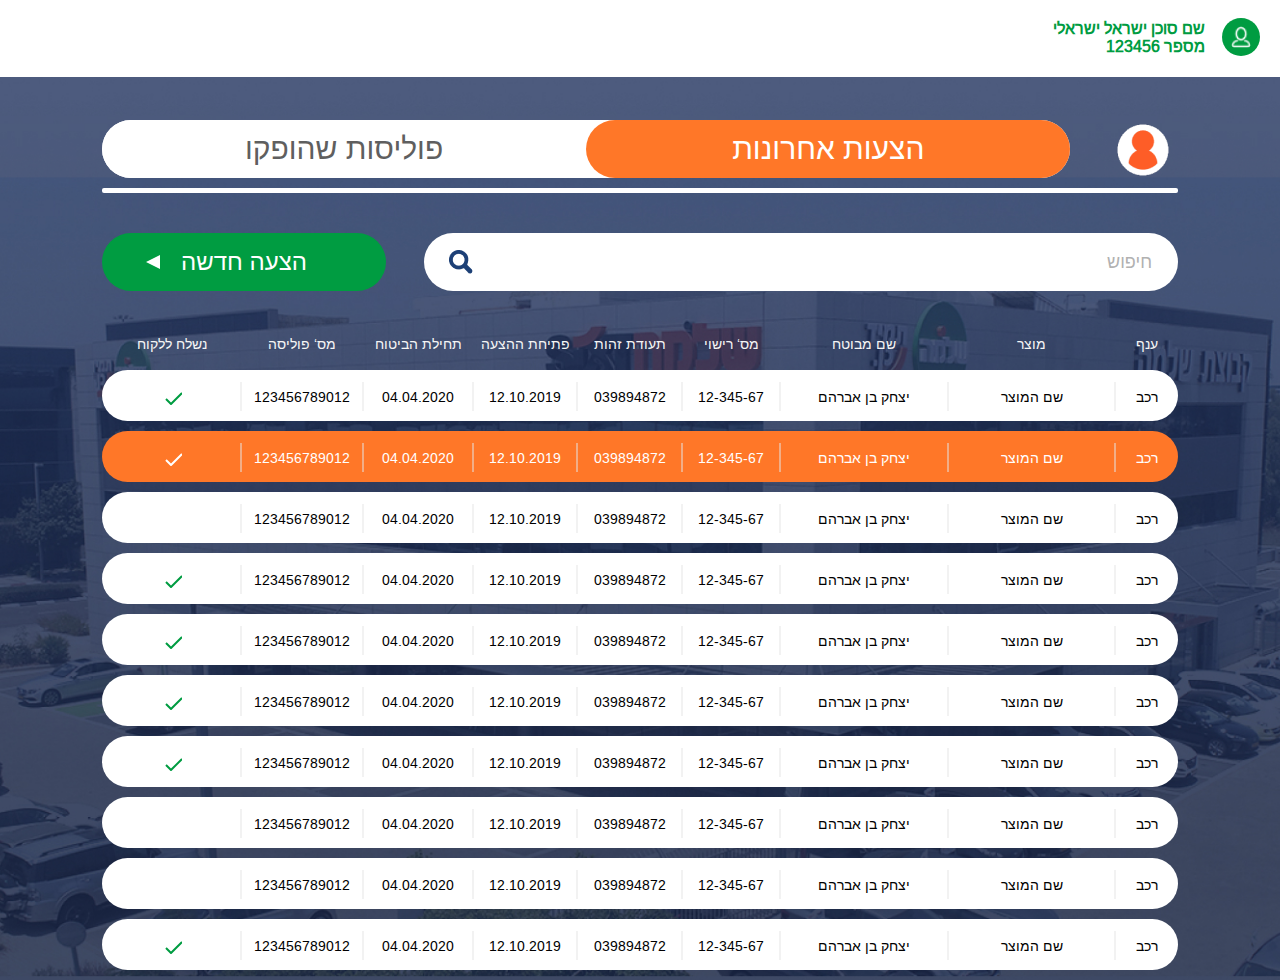
==== commit 8ff39c43: "added a transition to another page" ====
--- a/pages/login-index.html
+++ b/pages/login-index.html
@@ -5,7 +5,7 @@
     <meta http-equiv="X-UA-Compatible" content="IE=edge" />
     <meta name="viewport" content="width=device-width, initial-scale=1.0" />
     <title>Hennadii Chikunov Test-Task</title>
-    <link rel="stylesheet" href="css/main.css" />
+    <link rel="stylesheet" href="../css/main.css" />
   </head>
   <body>
     <header class="header-main-panel">
@@ -69,7 +69,7 @@
             <div class="login-table__search-icon-block">
               <img
                 class="login-table__search-icon"
-                src="./img/search.png"
+                src="../img/search.png"
                 alt="search-img"
               />
               <label for="search-table"></label>
--- a/css/main.css
+++ b/css/main.css
@@ -0,0 +1,1143 @@
+@charset "UTF-8";
+/* ------------------------- Импорт ------------------------ */
+@font-face {
+  font-family: "Arimo";
+  src: url("../fonts/Arimo/Arimo.eot");
+  src: url("../fonts/Arimo/Arimo.eot?#iefix") format("embedded-opentype"), url("../fonts/Arimo/Arimo.woff") format("woff"), url("../fonts/Arimo/Arimo.ttf") format("truetype");
+  font-weight: normal;
+  font-style: normal;
+}
+
+/* ---------------- HEADER Login Page ----------------- */
+.header-admin-panel {
+  height: 100%;
+}
+
+.header-admin-panel__top {
+  margin-right: 60px;
+  color: #009c41;
+  font-size: 16px;
+  font-weight: 700;
+  padding: 20px 0 21px 0;
+}
+
+.header-admin-panel__top-info {
+  unicode-bidi: bidi-override;
+  direction: ltr;
+  text-align: right;
+  position: relative;
+}
+
+.header-admin-panel__top-info::after {
+  content: "";
+  width: 38px;
+  height: 38px;
+  background: #009c41 url("../img/icon-user.png") center no-repeat;
+  background-size: 15px 18px;
+  position: absolute;
+  right: -55px;
+  top: -22px;
+  border-radius: 10px;
+  margin: 20px 0 21px 0;
+}
+
+@media (max-width: 375px) {
+  .header-admin-panel__top-info::after {
+    background-size: 29px 31px;
+    width: 50px;
+    height: 50px;
+    right: -68px;
+    top: -10px;
+  }
+}
+
+.header-admin-panel__top-text {
+  unicode-bidi: bidi-override;
+  direction: ltr;
+  margin: 0;
+}
+
+@media (max-width: 375px) {
+  .header-admin-panel__top-text {
+    font-size: 18px;
+  }
+}
+
+.header-admin-panel__top-mobile-text {
+  display: none;
+}
+
+@media (max-width: 375px) {
+  .header-admin-panel__text {
+    display: none;
+  }
+}
+
+.header-admin-panel__mobile-text {
+  display: none;
+}
+
+@media (max-width: 375px) {
+  .header-admin-panel__mobile-text {
+    display: block;
+    unicode-bidi: bidi-override;
+    direction: ltr;
+  }
+}
+
+.header-admin-panel__bottom {
+  color: #5f5f5f;
+  background-color: #f5f5f5;
+  font-weight: 700;
+  padding: 32px 0 32px 0;
+}
+
+@media (max-width: 375px) {
+  .header-admin-panel__bottom {
+    padding: 0px 0 0px 0;
+    background-color: #ffffff;
+    color: #ff7728;
+  }
+}
+
+.header-admin-panel__bottom-text {
+  margin: 0 60px 0 0;
+  unicode-bidi: bidi-override;
+  direction: ltr;
+  text-align: right;
+}
+
+@media (max-width: 375px) {
+  .header-admin-panel__bottom-text {
+    margin: -15px 75px 11px 0;
+    font-size: 19px;
+  }
+}
+
+/* ---------------- HEADER Main Page ----------------- */
+.header-main-panel {
+  height: 100%;
+}
+
+.header-main-panel__top {
+  margin-right: 60px;
+  color: #009c41;
+  font-size: 16px;
+  font-weight: 700;
+  padding: 20px 0 21px 0;
+}
+
+.header-main-panel__top-info {
+  unicode-bidi: bidi-override;
+  direction: ltr;
+  text-align: right;
+  position: relative;
+}
+
+.header-main-panel__top-info::after {
+  content: "";
+  width: 38px;
+  height: 38px;
+  background: #009c41 url("../img/icon-user.png") center no-repeat;
+  background-size: 20px 22px;
+  position: absolute;
+  right: -55px;
+  top: -22px;
+  border-radius: 50%;
+  margin: 20px 0 21px 0;
+}
+
+@media (max-width: 375px) {
+  .header-main-panel__top-info::after {
+    background-size: 22px 24px;
+    width: 40px;
+    height: 40px;
+    right: -50px;
+    top: -23px;
+  }
+}
+
+.header-main-panel__top-text {
+  unicode-bidi: bidi-override;
+  direction: ltr;
+  margin: 0;
+}
+
+@media (max-width: 375px) {
+  .header-main-panel__top-text {
+    display: none;
+  }
+}
+
+.header-main-panel__top-mobile-text {
+  display: none;
+}
+
+@media (max-width: 375px) {
+  .header-main-panel__top-mobile-text {
+    display: block;
+    font-size: 18px;
+    unicode-bidi: bidi-override;
+    direction: ltr;
+    margin: 0;
+    font-size: 14px;
+  }
+}
+
+@media (max-width: 375px) {
+  .header-main-panel__text {
+    display: none;
+  }
+}
+
+.header-main-panel__mob-text {
+  display: none;
+}
+
+@media (max-width: 375px) {
+  .header-main-panel__mob-text {
+    display: block;
+    unicode-bidi: bidi-override;
+    direction: ltr;
+    font-size: 14px;
+    font-weight: 700;
+    padding: 2px 0 0 0;
+  }
+}
+
+/* ------------------------- Импорт ------------------------ */
+* {
+  -webkit-box-sizing: border-box;
+          box-sizing: border-box;
+  border: 0;
+  margin: 0;
+  padding: 0;
+}
+
+html {
+  font-family: "Arimo";
+}
+
+button {
+  cursor: pointer;
+}
+
+.container {
+  width: 1920px;
+  max-width: 100%;
+  padding: 0 15px;
+  margin: 0 auto;
+}
+
+/* ---------------- Стили страницы авторизации Login Page ----------------- */
+.login-banner__container {
+  background: url("../img/background-login-desktop.jpg") bottom no-repeat;
+  background-size: cover;
+  height: 100%;
+  min-height: 100vh;
+}
+
+@media (max-width: 375px) {
+  .login-banner__container {
+    background: url("../img/mobile-bg.jpg") no-repeat;
+    background-size: cover;
+    background-position: bottom;
+    position: relative;
+  }
+  .login-banner__container::before {
+    content: "";
+    position: absolute;
+    top: 0;
+    left: 0;
+    background-color: rgba(33, 50, 94, 0.8);
+    width: 100%;
+    height: 100%;
+  }
+}
+
+.login-banner__title-block {
+  text-align: center;
+  color: #ffffff;
+}
+
+.login-banner__title, .login-banner__mobile-title {
+  position: relative;
+  unicode-bidi: bidi-override;
+  direction: ltr;
+  padding: 40px 0px 5px 100px;
+  font-size: 48px;
+  width: 1076px;
+  margin: auto;
+  max-width: 100%;
+}
+
+@media (max-width: 375px) {
+  .login-banner__title, .login-banner__mobile-title {
+    display: none;
+  }
+}
+
+.login-banner__title::before, .login-banner__mobile-title::before {
+  content: "";
+  width: 1076px;
+  max-width: 100%;
+  position: absolute;
+  bottom: 0;
+  left: 50%;
+  -webkit-transform: translateX(-50%);
+          transform: translateX(-50%);
+  border-bottom: solid 5px #ffffff;
+  border-radius: 2px;
+}
+
+@media (max-width: 375px) {
+  .login-banner__title::before, .login-banner__mobile-title::before {
+    border-bottom: solid 3px #ffffff;
+  }
+}
+
+.login-banner__title::after, .login-banner__mobile-title::after {
+  content: "";
+  background: url("../img/user.png") no-repeat;
+  background-size: 76px 76px;
+  position: absolute;
+  right: -5px;
+  top: 20px;
+  width: 76px;
+  height: 76px;
+}
+
+@media (max-width: 375px) {
+  .login-banner__title::after, .login-banner__mobile-title::after {
+    background-size: 46px 46px;
+    right: -28px;
+    top: 25px;
+  }
+}
+
+.login-banner__mobile-title {
+  display: none;
+}
+
+@media (max-width: 375px) {
+  .login-banner__mobile-title {
+    display: block;
+    position: relative;
+    unicode-bidi: bidi-override;
+    direction: ltr;
+    padding: 20px 0px 10px 0px;
+    font-size: 27px;
+    font-weight: 700;
+    font-size: 24px;
+  }
+}
+
+.login-banner__mobile-title-one {
+  padding: 0 0 0 56px;
+}
+
+.login-banner__mobile-title-two {
+  display: block;
+  unicode-bidi: bidi-override;
+  direction: ltr;
+}
+
+.login-banner__sub-title {
+  unicode-bidi: bidi-override;
+  direction: ltr;
+  font-size: 24px;
+  padding: 72px 0 57px 0;
+}
+
+@media (max-width: 375px) {
+  .login-banner__sub-title {
+    display: none;
+  }
+}
+
+.login-banner__mobile-sub-title {
+  display: none;
+}
+
+@media (max-width: 375px) {
+  .login-banner__mobile-sub-title {
+    display: block;
+    position: relative;
+    unicode-bidi: bidi-override;
+    direction: ltr;
+    font-weight: 400;
+    font-size: 24px;
+    padding: 48px 0 56px 0;
+    width: 310px;
+    max-width: 100%;
+    margin: auto;
+  }
+}
+
+.login-banner__form {
+  position: relative;
+}
+
+.login-banner__block-cross-in-input {
+  position: relative;
+  width: 100%;
+  margin: auto;
+  max-width: -webkit-max-content;
+  max-width: -moz-max-content;
+  max-width: max-content;
+}
+
+.login-banner__cross-in-input {
+  position: absolute;
+  left: 25px;
+  top: 46px;
+}
+
+@media (max-width: 375px) {
+  .login-banner__cross-in-input {
+    left: 18px;
+    top: 42px;
+    width: 14px;
+    height: 14px;
+  }
+}
+
+.login-banner__label {
+  unicode-bidi: bidi-override;
+  direction: ltr;
+  display: block;
+  font-size: 24px;
+  -webkit-transform: translate(65px, -15px);
+          transform: translate(65px, -15px);
+}
+
+@media (max-width: 375px) {
+  .login-banner__label {
+    -webkit-transform: translate(80px, -15px);
+            transform: translate(80px, -15px);
+  }
+}
+
+@media (max-width: 350px) {
+  .login-banner__label {
+    -webkit-transform: translate(60px, -15px);
+            transform: translate(60px, -15px);
+  }
+}
+
+.login-banner__label--two {
+  margin: 63px 0 0 0;
+  -webkit-transform: translate(90px, -15px);
+          transform: translate(90px, -15px);
+}
+
+.login-banner__input {
+  width: 350px;
+  max-width: 100%;
+  height: 58px;
+  border-radius: 35px;
+}
+
+@media (max-width: 375px) {
+  .login-banner__input {
+    width: 330px;
+    max-width: 100%;
+    height: 40px;
+  }
+}
+
+.login-banner__buttons {
+  display: -webkit-box;
+  display: -ms-flexbox;
+  display: flex;
+  -webkit-box-pack: center;
+      -ms-flex-pack: center;
+          justify-content: center;
+  unicode-bidi: bidi-override;
+  direction: ltr;
+  padding: 93px 0 71px 0;
+}
+
+.login-banner__input--reset {
+  background-color: #c4c4c4;
+  unicode-bidi: bidi-override;
+  direction: ltr;
+  font-size: 24px;
+  color: #ffffff;
+  margin-right: 21px;
+}
+
+@media (max-width: 375px) {
+  .login-banner__input--reset {
+    width: 156px;
+    max-width: 100%;
+    height: 40px;
+    margin-right: 9px;
+    font-size: 18px;
+  }
+}
+
+.login-banner__input--button {
+  background-color: #009c41;
+  unicode-bidi: bidi-override;
+  direction: ltr;
+  font-size: 24px;
+  color: #ffffff;
+  margin-left: 21px;
+  text-decoration: none;
+  height: 58px;
+  line-height: 58px;
+}
+
+@media (max-width: 375px) {
+  .login-banner__input--button {
+    width: 156px;
+    max-width: 100%;
+    height: 40px;
+    margin-left: 9px;
+    font-size: 18px;
+  }
+}
+
+.login-banner__input--triangle {
+  position: relative;
+}
+
+@media (max-width: 375px) {
+  .login-banner__input--triangle {
+    padding: 0 0 0 20px;
+  }
+}
+
+.login-banner__input--triangle::before {
+  content: "";
+  position: absolute;
+  display: inline-block;
+  width: 0;
+  height: 0;
+  border-style: solid;
+  border-width: 7.5px 14px 7.5px 0;
+  left: -35px;
+  top: 7px;
+  border-color: transparent #ffffff transparent transparent;
+  line-height: 0;
+  _border-color: #000000 #ffffff #000000 #000000;
+  _filter: progid:DXImageTransform.Microsoft.Chroma(color='#000000');
+}
+
+@media (max-width: 375px) {
+  .login-banner__input--triangle::before {
+    left: -5px;
+    top: 3px;
+  }
+}
+
+/* ---------------- Стили главной страницы с таблицей  ----------------- */
+.login-table__container {
+  background: url("../img/main-desk-bg.jpg") center no-repeat;
+  background-size: cover;
+  height: 100%;
+  min-height: 100vh;
+}
+
+.login-table__title-hide {
+  display: none;
+}
+
+.login-table__title-block {
+  position: relative;
+  unicode-bidi: bidi-override;
+  direction: ltr;
+  padding: 43px 0 15px 0;
+  width: 1076px;
+  max-width: 100%;
+  margin: auto;
+}
+
+.login-table__title-block::before {
+  content: "";
+  width: 1076px;
+  max-width: 100%;
+  position: absolute;
+  bottom: 0;
+  left: 50%;
+  -webkit-transform: translateX(-50%);
+          transform: translateX(-50%);
+  border-bottom: solid 5px #ffffff;
+  border-radius: 2px;
+}
+
+@media (max-width: 375px) {
+  .login-table__title-block::before {
+    border-bottom: solid 3px #ffffff;
+    bottom: -65px;
+  }
+}
+
+.login-table__title-block::after {
+  content: "";
+  background: url("../img/user.png") no-repeat;
+  background-size: 76px 76px;
+  position: absolute;
+  right: -3px;
+  top: 35px;
+  width: 76px;
+  height: 76px;
+}
+
+@media (max-width: 375px) {
+  .login-table__title-block::after {
+    display: none;
+  }
+}
+
+.login-table__title-bg-flex {
+  background: #fff;
+  border-radius: 35px;
+  width: 90%;
+  display: -webkit-inline-box;
+  display: -ms-inline-flexbox;
+  display: inline-flex;
+  margin: auto;
+}
+
+.login-table__btn {
+  border-radius: 35px;
+  display: inline-block;
+  width: 485px;
+  height: 58px;
+  background: #ffffff;
+}
+
+@media (max-width: 375px) {
+  .login-table__btn {
+    width: 165px;
+    height: 40px;
+  }
+}
+
+.login-table__btn--orange {
+  background: #ff7728;
+}
+
+@media (max-width: 375px) {
+  .login-table__btn--orange {
+    position: absolute;
+    right: 0;
+  }
+}
+
+.login-table__btn-text {
+  unicode-bidi: bidi-override;
+  direction: ltr;
+  font-size: 30px;
+  color: #ffffff;
+}
+
+@media (max-width: 375px) {
+  .login-table__btn-text {
+    font-size: 18px;
+  }
+}
+
+.login-table__btn-text--color {
+  color: #5f5f5f;
+}
+
+.login-table__search-block {
+  unicode-bidi: bidi-override;
+  direction: ltr;
+  margin: auto;
+  -webkit-box-pack: justify;
+      -ms-flex-pack: justify;
+          justify-content: space-between;
+  display: -webkit-box;
+  display: -ms-flexbox;
+  display: flex;
+  width: 1076px;
+  max-width: 100%;
+  padding: 40px 0 0 0;
+}
+
+@media (max-width: 375px) {
+  .login-table__search-block {
+    padding: 0;
+  }
+}
+
+.login-table__search-btn {
+  background-color: #009c41;
+  unicode-bidi: bidi-override;
+  direction: ltr;
+  font-size: 24px;
+  color: #ffffff;
+  width: 284px;
+  max-width: 100%;
+  height: 58px;
+  border-radius: 35px;
+}
+
+@media (max-width: 375px) {
+  .login-table__search-btn {
+    width: 40px;
+    height: 40px;
+    display: -webkit-box;
+    display: -ms-flexbox;
+    display: flex;
+    -webkit-box-align: center;
+        -ms-flex-align: center;
+            align-items: center;
+    -webkit-box-pack: center;
+        -ms-flex-pack: center;
+            justify-content: center;
+  }
+}
+
+.login-table__svg-union {
+  display: none;
+}
+
+@media (max-width: 375px) {
+  .login-table__svg-union {
+    display: block;
+  }
+}
+
+.login-table__input--triangle {
+  position: relative;
+  font-size: 24px;
+  font-weight: 400;
+}
+
+@media (max-width: 1170px) {
+  .login-table__input--triangle {
+    left: 6px;
+    font-size: 18px;
+  }
+}
+
+@media (max-width: 375px) {
+  .login-table__input--triangle {
+    padding: 0 0 0 20px;
+  }
+}
+
+.login-table__input--triangle::before {
+  content: "";
+  position: absolute;
+  display: inline-block;
+  width: 0;
+  height: 0;
+  border-style: solid;
+  border-width: 7.5px 14px 7.5px 0;
+  left: -35px;
+  top: 7px;
+  border-color: transparent #ffffff transparent transparent;
+  line-height: 0;
+  _border-color: #000000 #ffffff #000000 #000000;
+  _filter: progid:DXImageTransform.Microsoft.Chroma(color='#000000');
+}
+
+@media (max-width: 1170px) {
+  .login-table__input--triangle::before {
+    left: -20px;
+    top: 15%;
+  }
+}
+
+@media (max-width: 947px) {
+  .login-table__input--triangle::before {
+    display: none;
+  }
+}
+
+@media (max-width: 947px) {
+  .login-table__input--triangle {
+    display: none;
+  }
+}
+
+.login-table__search-icon-block {
+  position: relative;
+}
+
+.login-table__search-icon {
+  position: absolute;
+  left: 25px;
+  top: 17px;
+}
+
+@media (max-width: 375px) {
+  .login-table__search-icon {
+    left: 14px;
+    top: 11px;
+    width: 19px;
+  }
+}
+
+.login-table__search {
+  width: 754px;
+  height: 58px;
+  max-width: 100%;
+  border-radius: 35px;
+  unicode-bidi: bidi-override;
+  direction: ltr;
+  color: #b1b1b1;
+  text-align: end;
+  font-size: 18px;
+  padding: 0 10px 0 0;
+}
+
+@media (max-width: 375px) {
+  .login-table__search {
+    width: 100%;
+    -webkit-box-sizing: border-box;
+            box-sizing: border-box;
+    padding: 0 0 0 54px;
+    height: 40px;
+  }
+}
+
+.login-table__table {
+  margin: auto;
+  padding: 35px 0 0 0;
+  border-collapse: separate;
+  border-spacing: 0px 10px;
+}
+
+@media (max-width: 375px) {
+  .login-table__table {
+    display: none;
+  }
+}
+
+.login-table__table-head-item {
+  unicode-bidi: bidi-override;
+  direction: ltr;
+  font-size: 14px;
+  font-weight: 400;
+  color: #f5f5f5;
+  padding: 0 0 8px 0;
+}
+
+.login-table__table-body-tr {
+  background-color: #ffffff;
+  border-radius: 35px;
+  -webkit-transition: background 0.4s;
+  transition: background 0.4s;
+  position: relative;
+  fill: #009c41;
+}
+
+.login-table__table-body-tr:hover {
+  background-color: #ff7728;
+  width: 100%;
+  cursor: pointer;
+  fill: #ffffff;
+  color: #ffffff;
+}
+
+.login-table__table-body-tr:nth-of-type(3), .login-table__table-body-tr:nth-of-type(8), .login-table__table-body-tr:nth-of-type(9) {
+  fill: none;
+}
+
+.login-table__table-body-tr:hover + #invisible {
+  display: -webkit-box;
+  display: -ms-flexbox;
+  display: flex;
+  position: relative;
+  bottom: -160px;
+  left: 20px;
+}
+
+.login-table__table-body-tr--active {
+  background-color: #ff7728;
+  fill: #ffffff;
+  color: #ffffff;
+}
+
+.login-table__table-body-item {
+  unicode-bidi: bidi-override;
+  direction: ltr;
+  text-align: center;
+  font-size: 14px;
+  padding: 15px 0px 13px 0px;
+  position: relative;
+}
+
+.login-table__table-body-item::after {
+  content: "";
+  background: #e5e5e5;
+  position: absolute;
+  left: 0;
+  top: 12px;
+  width: 1px;
+  height: 29px;
+  -webkit-transform: translateX(-50%);
+          transform: translateX(-50%);
+}
+
+.login-table__table-body-item:nth-child(1) {
+  width: 63px;
+  border-bottom-right-radius: 35px;
+  border-top-right-radius: 35px;
+}
+
+.login-table__table-body-item:nth-child(2) {
+  width: 167px;
+}
+
+.login-table__table-body-item:nth-child(3) {
+  width: 168px;
+}
+
+.login-table__table-body-item:nth-child(4) {
+  width: 98px;
+}
+
+.login-table__table-body-item:nth-child(5) {
+  width: 105px;
+}
+
+.login-table__table-body-item:nth-child(6) {
+  width: 104px;
+}
+
+.login-table__table-body-item:nth-child(7) {
+  width: 110px;
+}
+
+.login-table__table-body-item:nth-child(8) {
+  width: 122px;
+}
+
+.login-table__table-body-item:last-child {
+  width: 139px;
+  border-bottom-left-radius: 35px;
+  border-top-left-radius: 35px;
+}
+
+.login-table__send-mail-icon {
+  background: #ffffff;
+  position: relative;
+  right: 85px;
+  width: 45px;
+  height: 45px;
+  border-radius: 50%;
+  -webkit-box-pack: center;
+      -ms-flex-pack: center;
+          justify-content: center;
+  display: -webkit-box;
+  display: -ms-flexbox;
+  display: flex;
+  -webkit-box-align: center;
+      -ms-flex-align: center;
+          align-items: center;
+  fill: #21325e;
+}
+
+.login-table__send-mail-text, .login-table__pencil-text {
+  position: absolute;
+  bottom: -40px;
+  left: 5px;
+  color: #ffffff;
+  font-size: 14px;
+  unicode-bidi: bidi-override;
+  direction: ltr;
+}
+
+.login-table__pencil-icon {
+  background: #ffffff;
+  position: relative;
+  right: -15px;
+  width: 45px;
+  height: 45px;
+  border-radius: 50%;
+  -webkit-box-pack: center;
+      -ms-flex-pack: center;
+          justify-content: center;
+  display: -webkit-box;
+  display: -ms-flexbox;
+  display: flex;
+  -webkit-box-align: center;
+      -ms-flex-align: center;
+          align-items: center;
+  fill: #21325e;
+}
+
+.login-table__table-body-item:nth-of-type(9)::after {
+  content: none;
+}
+
+.login-table__hover-block {
+  top: 430px;
+  left: 50%;
+  margin-left: 633px;
+  -webkit-transform: translateX(-50%);
+          transform: translateX(-50%);
+  position: absolute;
+  display: none;
+}
+
+.login-table__btn-hide {
+  border-radius: 30px;
+  padding: 10px 10px;
+  color: #ffffff;
+  background: #000000;
+  font-weight: 700;
+  font-family: sans-serif;
+  font-size: 14px;
+  margin: 0 0 0 -20px;
+  position: absolute;
+  top: 93px;
+  left: -9px;
+}
+
+.login-table__mobile-table {
+  display: none;
+}
+
+@media (max-width: 375px) {
+  .login-table__mobile-table {
+    background-color: #ffffff;
+    border-radius: 30px;
+    margin: 47px 0 0 0;
+    display: block;
+  }
+}
+
+.login-table__mob-icons {
+  display: -webkit-box;
+  display: -ms-flexbox;
+  display: flex;
+  -webkit-box-pack: justify;
+      -ms-flex-pack: justify;
+          justify-content: space-between;
+  -webkit-box-align: center;
+      -ms-flex-align: center;
+          align-items: center;
+  direction: ltr;
+  position: relative;
+}
+
+@media (max-width: 375px) {
+  .login-table__mob-icons::before {
+    content: "";
+    width: 329px;
+    max-width: 100%;
+    position: absolute;
+    bottom: -13px;
+    left: 50%;
+    -webkit-transform: translateX(-50%);
+            transform: translateX(-50%);
+    border-bottom: solid 2px #1d4076;
+    border-radius: 2px;
+  }
+}
+
+.login-table__penc-send-icon {
+  display: -webkit-box;
+  display: -ms-flexbox;
+  display: flex;
+  padding: 15px 0 0 14px;
+}
+
+.login-table__send, .login-table__penc {
+  background: #009c41;
+  height: 40px;
+  width: 40px;
+  border-radius: 50%;
+  display: -webkit-box;
+  display: -ms-flexbox;
+  display: flex;
+  -webkit-box-align: center;
+      -ms-flex-align: center;
+          align-items: center;
+  -webkit-box-pack: center;
+      -ms-flex-pack: center;
+          justify-content: center;
+  fill: #ffffff;
+}
+
+.login-table__send {
+  margin: 0 15px 0 0px;
+}
+
+.login-table__car-icon {
+  -ms-flex-item-align: end;
+      align-self: flex-end;
+  padding: 26px 20px 0 0px;
+}
+
+.login-table__table-texts {
+  display: -webkit-box;
+  display: -ms-flexbox;
+  display: flex;
+  -webkit-box-pack: justify;
+      -ms-flex-pack: justify;
+          justify-content: space-between;
+  direction: ltr;
+}
+
+@media (max-width: 375px) {
+  .login-table__table-texts {
+    padding: 25px 24px 0 33px;
+  }
+}
+
+@media (max-width: 320px) {
+  .login-table__table-texts {
+    padding: 25px 24px 0 4px;
+  }
+}
+
+.login-table__table-texts span,
+.login-table__table-texts p {
+  unicode-bidi: bidi-override;
+  direction: ltr;
+  text-align: right;
+}
+
+.login-table__table-texts span {
+  font-size: 18px;
+  font-weight: 400;
+  color: #797979;
+  display: block;
+}
+
+.login-table__text-p {
+  font-size: 20px;
+  font-weight: 700;
+  color: #21325e;
+}
+
+.login-table__left-text {
+  -ms-flex-item-align: end;
+      align-self: flex-end;
+  -webkit-box-orient: vertical;
+  -webkit-box-direction: normal;
+      -ms-flex-direction: column;
+          flex-direction: column;
+  display: -webkit-box;
+  display: -ms-flexbox;
+  display: flex;
+  -webkit-box-align: center;
+      -ms-flex-align: center;
+          align-items: center;
+}
+
+.login-table__right-text {
+  direction: rtl;
+}
+
+.login-table__text {
+  padding: 0 0 14px 0;
+}
+
+.login-table__text:last-child {
+  padding: 0 0 24px 0;
+}
+
+.login-table__text-p--green {
+  color: #009c41;
+}
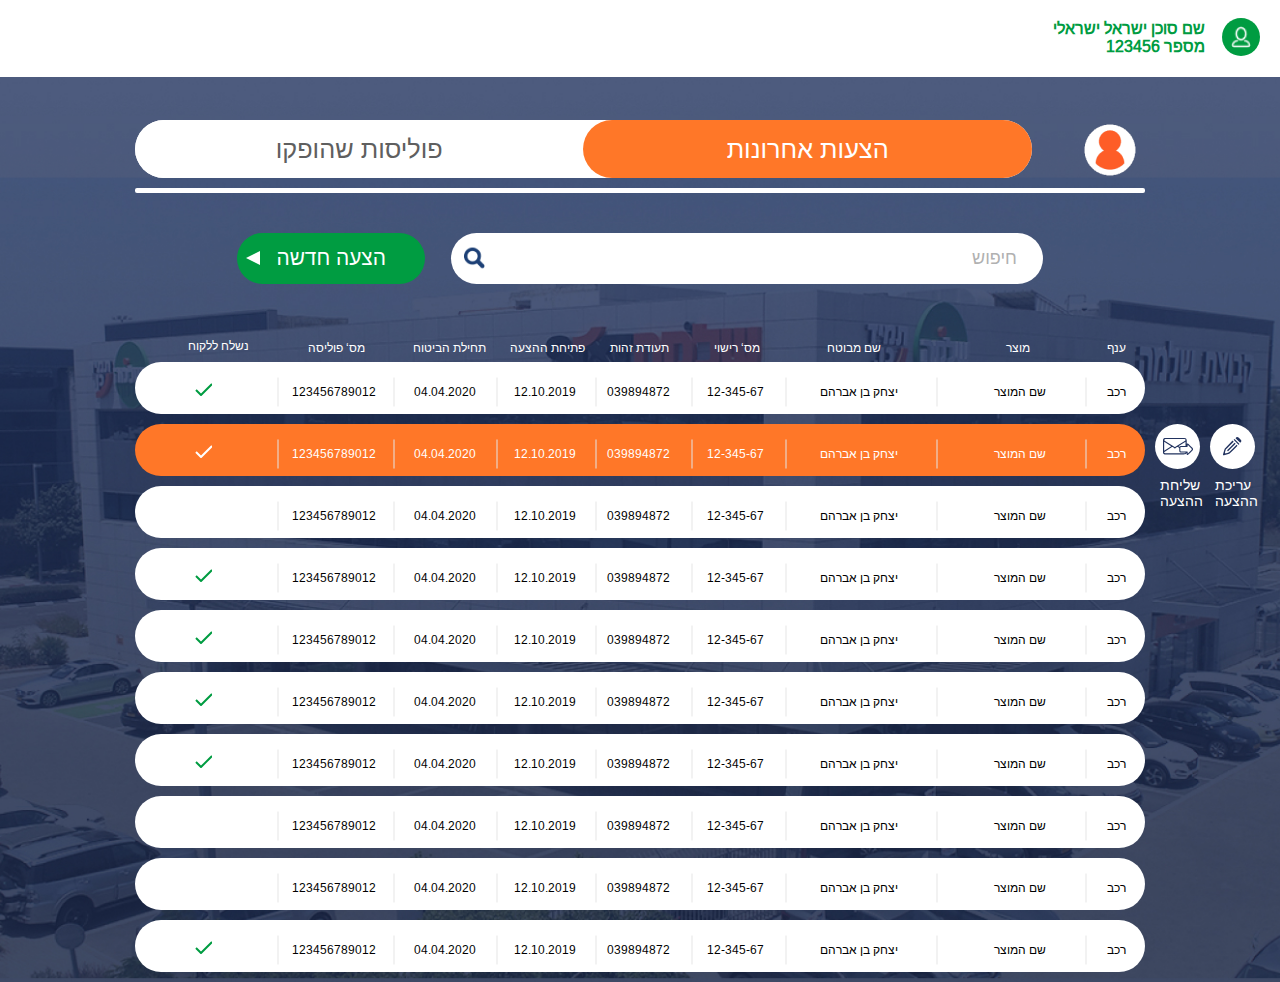
==== commit 75648a66: "add response adaptive" ====
--- a/pages/login-index.html
+++ b/pages/login-index.html
@@ -82,31 +82,66 @@
               />
             </div>
           </div>
-          <table class="login-table__table">
-            <thead>
-              <tr class="login-table__table-head-tr">
-                <th class="login-table__table-head-item">ףנע</th>
-                <th class="login-table__table-head-item">רצומ</th>
-                <th class="login-table__table-head-item">חטובמ םש</th>
-                <th class="login-table__table-head-item">יושיר ‘סמ</th>
-                <th class="login-table__table-head-item">תוהז תדועת</th>
-                <th class="login-table__table-head-item">העצהה תחיתפ</th>
-                <th class="login-table__table-head-item">חוטיבה תליחת</th>
-                <th class="login-table__table-head-item">הסילופ ‘סמ</th>
-                <th class="login-table__table-head-item">חוקלל חלשנ</th>
-              </tr>
-            </thead>
-            <tbody>
-              <tr class="login-table__table-body-tr">
-                <td class="login-table__table-body-item">בכר</td>
-                <td class="login-table__table-body-item">רצומה םש</td>
-                <td class="login-table__table-body-item">םהרבא ןב קחצי</td>
-                <td class="login-table__table-body-item">12-345-67</td>
-                <td class="login-table__table-body-item">039894872</td>
-                <td class="login-table__table-body-item">12.10.2019</td>
-                <td class="login-table__table-body-item">04.04.2020</td>
-                <td class="login-table__table-body-item">123456789012</td>
-                <td class="login-table__table-body-item">
+          <div class="login-table__table">
+            <div class="login-table__table-body-tr">
+              <span class="login-table__table-body-item login-table__head-item"
+                >בכר</span
+              >
+              <span class="login-table__table-body-item login-table__head-item"
+                >רצומה םש</span
+              >
+              <span class="login-table__table-body-item login-table__head-item"
+                >םהרבא ןב קחצי</span
+              >
+              <span class="login-table__table-body-item login-table__head-item"
+                >12-345-67</span
+              >
+              <span class="login-table__table-body-item login-table__head-item"
+                >039894872</span
+              >
+              <span class="login-table__table-body-item login-table__head-item"
+                >12.10.2019</span
+              >
+              <span class="login-table__table-body-item login-table__head-item"
+                >04.04.2020</span
+              >
+              <span class="login-table__table-body-item login-table__head-item"
+                >123456789012</span
+              >
+              <span class="login-table__table-body-item login-table__head-item">
+                <svg
+                  version="1.1"
+                  xmlns="http://www.w3.org/2000/svg"
+                  xmlns:xlink="http://www.w3.org/1999/xlink"
+                  x="20px"
+                  y="16px"
+                  viewBox="0 0 20 16"
+                  width="20"
+                  height="20"
+                  style="enable-background: new 0 0 20 16"
+                  xml:space="preserve"
+                >
+                  <path
+                    d="M19.3,5.3L9,15.6l-4.3-4.3l-1.4,1.4l5,5L9,18.4l0.7-0.7l11-11L19.3,5.3z"
+                  />
+                </svg>
+              </span>
+            </div>
+            <div class="login-table__active--relative">
+              <div
+                class="
+                  login-table__table-body-tr login-table__table-body-tr--active
+                "
+              >
+                <span class="login-table__table-body-item">בכר</span>
+                <span class="login-table__table-body-item">רצומה םש</span>
+                <span class="login-table__table-body-item">םהרבא ןב קחצי</span>
+                <span class="login-table__table-body-item">12-345-67</span>
+                <span class="login-table__table-body-item">039894872</span>
+                <span class="login-table__table-body-item">12.10.2019</span>
+                <span class="login-table__table-body-item">04.04.2020</span>
+                <span class="login-table__table-body-item">123456789012</span>
+                <span class="login-table__table-body-item">
                   <svg
                     version="1.1"
                     xmlns="http://www.w3.org/2000/svg"
@@ -123,321 +158,10 @@
                       d="M19.3,5.3L9,15.6l-4.3-4.3l-1.4,1.4l5,5L9,18.4l0.7-0.7l11-11L19.3,5.3z"
                     />
                   </svg>
-                </td>
-              </tr>
-              <tr
-                id="showContent"
-                class="
-                  login-table__table-body-tr login-table__table-body-tr--active
-                "
-              >
-                <td class="login-table__table-body-item">בכר</td>
-                <td class="login-table__table-body-item">רצומה םש</td>
-                <td class="login-table__table-body-item">םהרבא ןב קחצי</td>
-                <td class="login-table__table-body-item">12-345-67</td>
-                <td class="login-table__table-body-item">039894872</td>
-                <td class="login-table__table-body-item">12.10.2019</td>
-                <td class="login-table__table-body-item">04.04.2020</td>
-                <td class="login-table__table-body-item">123456789012</td>
-                <td class="login-table__table-body-item">
-                  <svg
-                    version="1.1"
-                    xmlns="http://www.w3.org/2000/svg"
-                    xmlns:xlink="http://www.w3.org/1999/xlink"
-                    x="20px"
-                    y="16px"
-                    viewBox="0 0 20 16"
-                    width="20"
-                    height="20"
-                    style="enable-background: new 0 0 20 16"
-                    xml:space="preserve"
-                  >
-                    <path
-                      d="M19.3,5.3L9,15.6l-4.3-4.3l-1.4,1.4l5,5L9,18.4l0.7-0.7l11-11L19.3,5.3z"
-                    />
-                  </svg>
-                </td>
-              </tr>
-              <tr class="login-table__table-body-tr">
-                <td class="login-table__table-body-item">בכר</td>
-                <td class="login-table__table-body-item">רצומה םש</td>
-                <td class="login-table__table-body-item">םהרבא ןב קחצי</td>
-                <td class="login-table__table-body-item">12-345-67</td>
-                <td class="login-table__table-body-item">039894872</td>
-                <td class="login-table__table-body-item">12.10.2019</td>
-                <td class="login-table__table-body-item">04.04.2020</td>
-                <td class="login-table__table-body-item">123456789012</td>
-                <td class="login-table__table-body-item">
-                  <svg
-                    version="1.1"
-                    xmlns="http://www.w3.org/2000/svg"
-                    xmlns:xlink="http://www.w3.org/1999/xlink"
-                    x="20px"
-                    y="16px"
-                    viewBox="0 0 20 16"
-                    width="20"
-                    height="20"
-                    style="enable-background: new 0 0 20 16"
-                    xml:space="preserve"
-                  >
-                    <path
-                      d="M19.3,5.3L9,15.6l-4.3-4.3l-1.4,1.4l5,5L9,18.4l0.7-0.7l11-11L19.3,5.3z"
-                    />
-                  </svg>
-                </td>
-              </tr>
-              <tr class="login-table__table-body-tr">
-                <td class="login-table__table-body-item">בכר</td>
-                <td class="login-table__table-body-item">רצומה םש</td>
-                <td class="login-table__table-body-item">םהרבא ןב קחצי</td>
-                <td class="login-table__table-body-item">12-345-67</td>
-                <td class="login-table__table-body-item">039894872</td>
-                <td class="login-table__table-body-item">12.10.2019</td>
-                <td class="login-table__table-body-item">04.04.2020</td>
-                <td class="login-table__table-body-item">123456789012</td>
-                <td class="login-table__table-body-item">
-                  <svg
-                    version="1.1"
-                    xmlns="http://www.w3.org/2000/svg"
-                    xmlns:xlink="http://www.w3.org/1999/xlink"
-                    x="20px"
-                    y="16px"
-                    viewBox="0 0 20 16"
-                    width="20"
-                    height="20"
-                    style="enable-background: new 0 0 20 16"
-                    xml:space="preserve"
-                  >
-                    <path
-                      d="M19.3,5.3L9,15.6l-4.3-4.3l-1.4,1.4l5,5L9,18.4l0.7-0.7l11-11L19.3,5.3z"
-                    />
-                  </svg>
-                </td>
-              </tr>
-              <tr class="login-table__table-body-tr">
-                <td class="login-table__table-body-item">בכר</td>
-                <td class="login-table__table-body-item">רצומה םש</td>
-                <td class="login-table__table-body-item">םהרבא ןב קחצי</td>
-                <td class="login-table__table-body-item">12-345-67</td>
-                <td class="login-table__table-body-item">039894872</td>
-                <td class="login-table__table-body-item">12.10.2019</td>
-                <td class="login-table__table-body-item">04.04.2020</td>
-                <td class="login-table__table-body-item">123456789012</td>
-                <td class="login-table__table-body-item">
-                  <svg
-                    version="1.1"
-                    xmlns="http://www.w3.org/2000/svg"
-                    xmlns:xlink="http://www.w3.org/1999/xlink"
-                    x="20px"
-                    y="16px"
-                    viewBox="0 0 20 16"
-                    width="20"
-                    height="20"
-                    style="enable-background: new 0 0 20 16"
-                    xml:space="preserve"
-                  >
-                    <path
-                      d="M19.3,5.3L9,15.6l-4.3-4.3l-1.4,1.4l5,5L9,18.4l0.7-0.7l11-11L19.3,5.3z"
-                    />
-                  </svg>
-                </td>
-              </tr>
-              <tr class="login-table__table-body-tr">
-                <td class="login-table__table-body-item">בכר</td>
-                <td class="login-table__table-body-item">רצומה םש</td>
-                <td class="login-table__table-body-item">םהרבא ןב קחצי</td>
-                <td class="login-table__table-body-item">12-345-67</td>
-                <td class="login-table__table-body-item">039894872</td>
-                <td class="login-table__table-body-item">12.10.2019</td>
-                <td class="login-table__table-body-item">04.04.2020</td>
-                <td class="login-table__table-body-item">123456789012</td>
-                <td class="login-table__table-body-item">
-                  <svg
-                    version="1.1"
-                    xmlns="http://www.w3.org/2000/svg"
-                    xmlns:xlink="http://www.w3.org/1999/xlink"
-                    x="20px"
-                    y="16px"
-                    viewBox="0 0 20 16"
-                    width="20"
-                    height="20"
-                    style="enable-background: new 0 0 20 16"
-                    xml:space="preserve"
-                  >
-                    <path
-                      d="M19.3,5.3L9,15.6l-4.3-4.3l-1.4,1.4l5,5L9,18.4l0.7-0.7l11-11L19.3,5.3z"
-                    />
-                  </svg>
-                </td>
-              </tr>
-              <tr class="login-table__table-body-tr">
-                <td class="login-table__table-body-item">בכר</td>
-                <td class="login-table__table-body-item">רצומה םש</td>
-                <td class="login-table__table-body-item">םהרבא ןב קחצי</td>
-                <td class="login-table__table-body-item">12-345-67</td>
-                <td class="login-table__table-body-item">039894872</td>
-                <td class="login-table__table-body-item">12.10.2019</td>
-                <td class="login-table__table-body-item">04.04.2020</td>
-                <td class="login-table__table-body-item">123456789012</td>
-                <td class="login-table__table-body-item">
-                  <svg
-                    version="1.1"
-                    xmlns="http://www.w3.org/2000/svg"
-                    xmlns:xlink="http://www.w3.org/1999/xlink"
-                    x="20px"
-                    y="16px"
-                    viewBox="0 0 20 16"
-                    width="20"
-                    height="20"
-                    style="enable-background: new 0 0 20 16"
-                    xml:space="preserve"
-                  >
-                    <path
-                      d="M19.3,5.3L9,15.6l-4.3-4.3l-1.4,1.4l5,5L9,18.4l0.7-0.7l11-11L19.3,5.3z"
-                    />
-                  </svg>
-                </td>
-              </tr>
-              <tr class="login-table__table-body-tr">
-                <td class="login-table__table-body-item">בכר</td>
-                <td class="login-table__table-body-item">רצומה םש</td>
-                <td class="login-table__table-body-item">םהרבא ןב קחצי</td>
-                <td class="login-table__table-body-item">12-345-67</td>
-                <td class="login-table__table-body-item">039894872</td>
-                <td class="login-table__table-body-item">12.10.2019</td>
-                <td class="login-table__table-body-item">04.04.2020</td>
-                <td class="login-table__table-body-item">123456789012</td>
-                <td class="login-table__table-body-item">
-                  <svg
-                    version="1.1"
-                    xmlns="http://www.w3.org/2000/svg"
-                    xmlns:xlink="http://www.w3.org/1999/xlink"
-                    x="20px"
-                    y="16px"
-                    viewBox="0 0 20 16"
-                    width="20"
-                    height="20"
-                    style="enable-background: new 0 0 20 16"
-                    xml:space="preserve"
-                  >
-                    <path
-                      d="M19.3,5.3L9,15.6l-4.3-4.3l-1.4,1.4l5,5L9,18.4l0.7-0.7l11-11L19.3,5.3z"
-                    />
-                  </svg>
-                </td>
-              </tr>
-              <tr class="login-table__table-body-tr">
-                <td class="login-table__table-body-item">בכר</td>
-                <td class="login-table__table-body-item">רצומה םש</td>
-                <td class="login-table__table-body-item">םהרבא ןב קחצי</td>
-                <td class="login-table__table-body-item">12-345-67</td>
-                <td class="login-table__table-body-item">039894872</td>
-                <td class="login-table__table-body-item">12.10.2019</td>
-                <td class="login-table__table-body-item">04.04.2020</td>
-                <td class="login-table__table-body-item">123456789012</td>
-                <td class="login-table__table-body-item">
-                  <svg
-                    version="1.1"
-                    xmlns="http://www.w3.org/2000/svg"
-                    xmlns:xlink="http://www.w3.org/1999/xlink"
-                    x="20px"
-                    y="16px"
-                    viewBox="0 0 20 16"
-                    width="20"
-                    height="20"
-                    style="enable-background: new 0 0 20 16"
-                    xml:space="preserve"
-                  >
-                    <path
-                      d="M19.3,5.3L9,15.6l-4.3-4.3l-1.4,1.4l5,5L9,18.4l0.7-0.7l11-11L19.3,5.3z"
-                    />
-                  </svg>
-                </td>
-              </tr>
-              <tr class="login-table__table-body-tr">
-                <td class="login-table__table-body-item">בכר</td>
-                <td class="login-table__table-body-item">רצומה םש</td>
-                <td class="login-table__table-body-item">םהרבא ןב קחצי</td>
-                <td class="login-table__table-body-item">12-345-67</td>
-                <td class="login-table__table-body-item">039894872</td>
-                <td class="login-table__table-body-item">12.10.2019</td>
-                <td class="login-table__table-body-item">04.04.2020</td>
-                <td class="login-table__table-body-item">123456789012</td>
-                <td class="login-table__table-body-item">
-                  <svg
-                    version="1.1"
-                    xmlns="http://www.w3.org/2000/svg"
-                    xmlns:xlink="http://www.w3.org/1999/xlink"
-                    x="20px"
-                    y="16px"
-                    viewBox="0 0 20 16"
-                    width="20"
-                    height="20"
-                    style="enable-background: new 0 0 20 16"
-                    xml:space="preserve"
-                  >
-                    <path
-                      d="M19.3,5.3L9,15.6l-4.3-4.3l-1.4,1.4l5,5L9,18.4l0.7-0.7l11-11L19.3,5.3z"
-                    />
-                  </svg>
-                </td>
-              </tr>
-            </tbody>
-          </table>
-          <div class="login-table__hover-block" id="content">
-            <button lang="ru" class="login-table__btn-hide" id="hideContent">
-              Скрыть
-            </button>
-            <div class="login-table__send-mail-icon">
-              <svg
-                width="30"
-                height="17"
-                viewBox="0 0 30 17"
-                xmlns="http://www.w3.org/2000/svg"
-              >
-                <path
-                  fill-rule="evenodd"
-                  clip-rule="evenodd"
-                  d="M29.9999 11.6372C29.6784 12.0662 29.357 12.5489 28.982 12.9243C27.857 14.0505 26.732 15.1767 25.607 16.3028C25.1784 16.7319 24.7499 17.1609 24.107 16.8927C23.5713 16.6782 23.5713 16.0883 23.5713 15.5521C23.5713 15.4448 23.5713 15.3912 23.5177 15.0694C22.8213 16.4101 21.6963 16.4637 20.5177 16.4637C14.5713 16.4637 8.62486 16.4101 2.67843 16.4637C1.33915 16.4637 0.428432 15.9811 -0.0537109 14.7476C-0.0537109 10.4038 -0.0537109 6.11356 -0.0537109 1.76972C0.642718 0.321766 1.07129 0 2.67843 0C8.83915 0 14.9999 0 21.2141 0C22.8749 0 23.6784 0.804416 23.732 2.46688C23.732 3.53943 23.732 4.61199 23.732 5.68454C24.5891 5.25552 24.9106 5.30915 25.5534 5.95268C26.8391 7.23975 28.1249 8.52681 29.4106 9.81388C29.6784 10.082 29.8391 10.4574 30.0534 10.7792C29.9999 11.1009 29.9999 11.3691 29.9999 11.6372ZM11.8927 1.07256C8.78557 1.07256 5.67843 1.07256 2.62486 1.07256C2.41057 1.07256 2.14272 1.01893 2.03557 1.12618C1.71415 1.34069 1.39272 1.60883 1.17843 1.9306C1.12486 2.03785 1.44629 2.46688 1.66057 2.62776C4.87486 4.71924 8.08915 6.7571 11.3034 8.84858C11.732 9.11672 11.9999 9.11672 12.4284 8.84858C15.6427 6.7571 18.9106 4.71924 22.1249 2.62776C22.7141 2.25237 22.7141 1.71609 22.1249 1.34069C21.857 1.17981 21.5356 1.07256 21.2141 1.07256C18.107 1.07256 14.9999 1.07256 11.8927 1.07256ZM22.4999 14.5868C21.2677 14.5868 20.1427 14.5331 19.0713 14.5868C16.9284 14.694 16.1784 14.1577 16.2856 11.7445C16.3391 9.97476 16.2856 9.97476 14.7856 9.11672C14.6249 9.00946 14.3034 9.00946 14.0891 9.11672C13.4999 9.43849 12.9641 9.81388 12.3749 10.1893C11.9999 10.4574 11.732 10.4574 11.357 10.1893C10.7677 9.81388 10.232 9.43849 9.58915 9.06309C9.42843 8.95584 9.16057 8.95584 8.99986 9.06309C6.42843 10.6719 3.91057 12.2808 1.39272 13.9432C1.232 14.0505 1.12486 14.4259 1.17843 14.5868C1.39272 15.2303 1.92843 15.3375 2.51772 15.3375C7.39272 15.3375 12.2677 15.3375 17.1427 15.3375C18.5356 15.3375 19.8749 15.3375 21.2677 15.3375C21.8034 15.3375 22.232 15.2303 22.4999 14.5868ZM24.6963 6.70347C24.6963 7.29338 24.6963 7.66877 24.6963 8.04416C24.6963 8.79495 24.5891 8.95584 23.7856 8.95584C21.9641 8.95584 20.1963 8.95584 18.3749 8.95584C17.5177 8.95584 17.357 9.11672 17.357 10.0284C17.357 10.8328 17.357 11.6372 17.357 12.4416C17.357 13.2997 17.5177 13.5142 18.4284 13.5142C20.2499 13.5142 22.0177 13.5142 23.8391 13.5142C24.6427 13.5142 24.6963 13.6215 24.6963 14.4259C24.6963 14.8013 24.6963 15.1767 24.6963 15.7129C25.8749 14.5331 26.9463 13.4606 27.9641 12.4416C29.1427 11.2618 29.1427 11.2618 27.9641 10.082C26.9463 9.00946 25.8749 7.93691 24.6963 6.70347ZM8.24986 8.20505C5.89272 6.64984 3.53557 5.20189 1.17843 3.64669C1.17843 6.7571 1.17843 9.70662 1.17843 12.7634C3.53557 11.2082 5.89272 9.76025 8.24986 8.20505ZM16.4463 8.84858C16.8749 8.04416 17.6249 7.82965 18.4284 7.88328C18.9641 7.93691 19.5534 7.88328 20.0891 7.88328C20.8927 7.88328 21.6963 7.88328 22.4999 7.88328C22.4999 6.43533 22.4999 5.09464 22.4999 3.70032C20.0891 5.25552 17.7856 6.70347 15.4284 8.20505C15.8034 8.41956 16.0713 8.58044 16.4463 8.84858Z"
-                />
-              </svg>
-              <span class="login-table__send-mail-text"> תחילש העצהה </span>
-            </div>
-            <div class="login-table__pencil-icon">
-              <svg
-                width="19"
-                height="19"
-                viewBox="0 0 19 19"
-                xmlns="http://www.w3.org/2000/svg"
-              >
-                <path
-                  fill-rule="evenodd"
-                  clip-rule="evenodd"
-                  d="M9.76894 3.82414C10.0703 4.05018 10.3717 4.35156 10.6731 4.65293C8.94015 6.38586 7.20723 8.04344 5.54964 9.77637C4.7962 10.5298 3.96741 11.3586 3.21396 12.112C2.98793 12.3381 2.83724 12.5641 2.7619 12.7901C2.46052 13.6189 2.23448 14.5231 2.00845 15.3519C1.78242 16.03 2.38517 16.5574 3.06327 16.3313C3.89206 16.1053 4.72085 15.8793 5.4743 15.5779C5.77568 15.4272 6.07706 15.2012 6.30309 14.9751C8.56343 12.7148 10.8238 10.4545 13.0841 8.19413C13.2348 8.04344 13.4608 7.81741 13.6115 7.66672C13.9129 8.04344 14.2143 8.34482 14.5156 8.72154C14.5156 8.72154 14.365 8.87223 14.2896 9.02292C11.8032 11.4339 9.39222 13.9203 6.90585 16.3313C6.67981 16.5574 6.45378 16.7081 6.22775 16.7834C4.57017 17.3108 2.83724 17.8382 1.10431 18.2903C0.802936 18.3656 0.350869 18.3656 0.124835 18.1396C-0.0258542 18.0643 -0.0258542 17.6122 0.0494904 17.3108C0.501558 15.5779 1.02897 13.9203 1.55638 12.1874C1.63173 11.9614 1.78242 11.7353 1.9331 11.5093C4.49482 8.87223 7.05654 6.23517 9.54291 3.52277C9.61825 3.67346 9.6936 3.7488 9.76894 3.82414Z"
-                />
-                <path
-                  fill-rule="evenodd"
-                  clip-rule="evenodd"
-                  d="M4.87123 14.5985C4.87123 13.7697 4.41916 13.4684 3.81641 13.4684C6.37812 10.9066 9.01518 8.26959 11.5769 5.70787C11.8783 6.00925 12.255 6.46132 12.6317 6.83804C10.07 9.32441 7.50829 11.8861 4.87123 14.5985Z"
-                />
-                <path
-                  fill-rule="evenodd"
-                  clip-rule="evenodd"
-                  d="M17.2282 5.8585C15.646 4.27627 14.1391 2.76937 12.5569 1.18714C13.461 -0.244408 14.5912 -0.395098 15.7967 0.810416C16.3241 1.33783 16.7762 1.86524 17.3036 2.31731C18.8105 3.74885 18.7351 4.5023 17.2282 5.8585Z"
-                />
-                <path
-                  fill-rule="evenodd"
-                  clip-rule="evenodd"
-                  d="M10.5977 2.84478C10.899 2.5434 11.2758 2.24202 11.5771 1.94064C13.2347 3.59822 14.817 5.2558 16.4745 6.91339C16.1732 7.13942 15.8718 7.51614 15.4951 7.81752C13.9128 6.15994 12.2552 4.50236 10.5977 2.84478Z"
-                />
-              </svg>
-              <span class="login-table__pencil-text"> תכירע העצהה </span>
-            </div>
-          </div>
-          <div class="login-table__mobile-table">
-            <div class="login-table__mob-icons">
-              <div class="login-table__penc-send-icon">
-                <div class="login-table__send">
+                </span>
+              </div>
+              <div class="login-table__hover-block">
+                <div class="login-table__send-mail-icon">
                   <svg
                     width="30"
                     height="17"
@@ -450,8 +174,9 @@
                       d="M29.9999 11.6372C29.6784 12.0662 29.357 12.5489 28.982 12.9243C27.857 14.0505 26.732 15.1767 25.607 16.3028C25.1784 16.7319 24.7499 17.1609 24.107 16.8927C23.5713 16.6782 23.5713 16.0883 23.5713 15.5521C23.5713 15.4448 23.5713 15.3912 23.5177 15.0694C22.8213 16.4101 21.6963 16.4637 20.5177 16.4637C14.5713 16.4637 8.62486 16.4101 2.67843 16.4637C1.33915 16.4637 0.428432 15.9811 -0.0537109 14.7476C-0.0537109 10.4038 -0.0537109 6.11356 -0.0537109 1.76972C0.642718 0.321766 1.07129 0 2.67843 0C8.83915 0 14.9999 0 21.2141 0C22.8749 0 23.6784 0.804416 23.732 2.46688C23.732 3.53943 23.732 4.61199 23.732 5.68454C24.5891 5.25552 24.9106 5.30915 25.5534 5.95268C26.8391 7.23975 28.1249 8.52681 29.4106 9.81388C29.6784 10.082 29.8391 10.4574 30.0534 10.7792C29.9999 11.1009 29.9999 11.3691 29.9999 11.6372ZM11.8927 1.07256C8.78557 1.07256 5.67843 1.07256 2.62486 1.07256C2.41057 1.07256 2.14272 1.01893 2.03557 1.12618C1.71415 1.34069 1.39272 1.60883 1.17843 1.9306C1.12486 2.03785 1.44629 2.46688 1.66057 2.62776C4.87486 4.71924 8.08915 6.7571 11.3034 8.84858C11.732 9.11672 11.9999 9.11672 12.4284 8.84858C15.6427 6.7571 18.9106 4.71924 22.1249 2.62776C22.7141 2.25237 22.7141 1.71609 22.1249 1.34069C21.857 1.17981 21.5356 1.07256 21.2141 1.07256C18.107 1.07256 14.9999 1.07256 11.8927 1.07256ZM22.4999 14.5868C21.2677 14.5868 20.1427 14.5331 19.0713 14.5868C16.9284 14.694 16.1784 14.1577 16.2856 11.7445C16.3391 9.97476 16.2856 9.97476 14.7856 9.11672C14.6249 9.00946 14.3034 9.00946 14.0891 9.11672C13.4999 9.43849 12.9641 9.81388 12.3749 10.1893C11.9999 10.4574 11.732 10.4574 11.357 10.1893C10.7677 9.81388 10.232 9.43849 9.58915 9.06309C9.42843 8.95584 9.16057 8.95584 8.99986 9.06309C6.42843 10.6719 3.91057 12.2808 1.39272 13.9432C1.232 14.0505 1.12486 14.4259 1.17843 14.5868C1.39272 15.2303 1.92843 15.3375 2.51772 15.3375C7.39272 15.3375 12.2677 15.3375 17.1427 15.3375C18.5356 15.3375 19.8749 15.3375 21.2677 15.3375C21.8034 15.3375 22.232 15.2303 22.4999 14.5868ZM24.6963 6.70347C24.6963 7.29338 24.6963 7.66877 24.6963 8.04416C24.6963 8.79495 24.5891 8.95584 23.7856 8.95584C21.9641 8.95584 20.1963 8.95584 18.3749 8.95584C17.5177 8.95584 17.357 9.11672 17.357 10.0284C17.357 10.8328 17.357 11.6372 17.357 12.4416C17.357 13.2997 17.5177 13.5142 18.4284 13.5142C20.2499 13.5142 22.0177 13.5142 23.8391 13.5142C24.6427 13.5142 24.6963 13.6215 24.6963 14.4259C24.6963 14.8013 24.6963 15.1767 24.6963 15.7129C25.8749 14.5331 26.9463 13.4606 27.9641 12.4416C29.1427 11.2618 29.1427 11.2618 27.9641 10.082C26.9463 9.00946 25.8749 7.93691 24.6963 6.70347ZM8.24986 8.20505C5.89272 6.64984 3.53557 5.20189 1.17843 3.64669C1.17843 6.7571 1.17843 9.70662 1.17843 12.7634C3.53557 11.2082 5.89272 9.76025 8.24986 8.20505ZM16.4463 8.84858C16.8749 8.04416 17.6249 7.82965 18.4284 7.88328C18.9641 7.93691 19.5534 7.88328 20.0891 7.88328C20.8927 7.88328 21.6963 7.88328 22.4999 7.88328C22.4999 6.43533 22.4999 5.09464 22.4999 3.70032C20.0891 5.25552 17.7856 6.70347 15.4284 8.20505C15.8034 8.41956 16.0713 8.58044 16.4463 8.84858Z"
                     />
                   </svg>
-                </div>
-                <div class="login-table__penc">
+                  <span class="login-table__send-mail-text"> תחילש העצהה </span>
+                </div>
+                <div class="login-table__pencil-icon">
                   <svg
                     width="19"
                     height="19"
@@ -479,507 +204,783 @@
                       d="M10.5977 2.84478C10.899 2.5434 11.2758 2.24202 11.5771 1.94064C13.2347 3.59822 14.817 5.2558 16.4745 6.91339C16.1732 7.13942 15.8718 7.51614 15.4951 7.81752C13.9128 6.15994 12.2552 4.50236 10.5977 2.84478Z"
                     />
                   </svg>
-                </div>
-              </div>
-              <div class="login-table__car-icon">
+                  <span class="login-table__pencil-text"> תכירע העצהה </span>
+                </div>
+              </div>
+            </div>
+            <div class="login-table__table-body-tr">
+              <span class="login-table__table-body-item">בכר</span>
+              <span class="login-table__table-body-item">רצומה םש</span>
+              <span class="login-table__table-body-item">םהרבא ןב קחצי</span>
+              <span class="login-table__table-body-item">12-345-67</span>
+              <span class="login-table__table-body-item">039894872</span>
+              <span class="login-table__table-body-item">12.10.2019</span>
+              <span class="login-table__table-body-item">04.04.2020</span>
+              <span class="login-table__table-body-item">123456789012</span>
+              <span class="login-table__table-body-item">
                 <svg
-                  width="67"
-                  height="25"
-                  viewBox="0 0 67 25"
-                  fill="none"
+                  version="1.1"
                   xmlns="http://www.w3.org/2000/svg"
+                  xmlns:xlink="http://www.w3.org/1999/xlink"
+                  x="20px"
+                  y="16px"
+                  viewBox="0 0 20 16"
+                  width="20"
+                  height="20"
+                  style="enable-background: new 0 0 20 16"
+                  xml:space="preserve"
                 >
                   <path
-                    d="M47.2176 21.1699C47.5436 16.336 49.9191 13.5998 53.8316 13.5542C58.0701 13.463 60.4456 16.0168 60.9113 21.1699C62.7279 21.5348 64.8238 21.626 65.6622 19.9386C66.3609 18.5249 65.9417 16.5184 65.9417 14.8311C65.9417 14.2382 65.5691 13.691 65.4293 13.0981C64.8238 10.818 63.6128 9.31306 61.1908 8.4922C58.2564 7.44333 55.2289 6.21204 52.7137 4.43351C47.3573 0.739636 41.5352 -0.263637 35.2472 0.055586C28.2606 0.420413 22.3453 2.9742 16.8026 7.21531C14.6135 8.90263 11.2599 9.17625 8.37209 9.8603C5.62403 10.5444 2.96912 11.2284 1.33891 13.7822C0.174477 15.6063 -0.617332 17.4761 0.640251 19.5282C1.94442 21.6716 4.13355 21.3979 6.22953 21.2155C6.78846 15.8343 9.16391 13.4174 13.5422 13.5542C17.3615 13.6454 19.6438 16.336 19.9233 21.1699C28.9127 21.1699 37.9953 21.1699 47.2176 21.1699ZM52.6671 8.53781C47.0779 8.53781 42.0941 8.53781 36.924 8.53781C37.0172 6.80488 37.1103 5.02635 37.2035 3.11101C43.0722 2.79179 47.9628 4.3879 52.6671 8.53781ZM34.828 2.9742C34.6417 5.11756 34.502 6.98729 34.3157 8.81143C29.2853 8.81143 24.6742 8.81143 19.7835 8.81143C24.1152 4.84394 28.8661 3.0198 34.828 2.9742Z"
-                    fill="#1D4076"
-                  />
-                  <path
-                    d="M54.0589 24.9999C56.9467 24.9999 59.229 22.7654 59.1824 19.9836C59.1358 17.2474 56.7604 14.9216 54.0123 14.9672C51.2177 14.9672 48.8422 17.3386 48.8888 20.0292C48.8888 22.8566 51.1711 24.9999 54.0589 24.9999Z"
-                    fill="#1D4076"
-                  />
-                  <path
-                    d="M8.08972 19.9834C8.08972 22.902 10.2323 24.9998 13.1666 24.9998C16.0544 24.9998 18.3833 22.7652 18.3833 20.029C18.3833 17.384 15.9147 14.967 13.1666 14.967C10.3254 14.9214 8.08972 17.156 8.08972 19.9834Z"
-                    fill="#1D4076"
+                    d="M19.3,5.3L9,15.6l-4.3-4.3l-1.4,1.4l5,5L9,18.4l0.7-0.7l11-11L19.3,5.3z"
                   />
                 </svg>
-              </div>
-            </div>
-            <div class="login-table__table-texts">
-              <div class="login-table__left-text">
-                <div class="login-table__text">
-                  <span>יושיר רפסמ</span>
-                  <p class="login-table__text-p">12-345-67</p>
-                </div>
-                <div class="login-table__text">
-                  <span>חוטיב תליחת</span>
-                  <p class="login-table__text-p">04.04.2020</p>
-                </div>
-                <div class="login-table__text">
-                  <p class="login-table__text-p login-table__text-p--green">
-                    (חוקלל החלשנ)
-                  </p>
-                </div>
-              </div>
-              <div class="login-table__right-text">
-                <div class="login-table__text">
-                  <span>ביטקלוק</span>
-                  <p class="login-table__text-p">ביטקלוקה םש</p>
-                </div>
-                <div class="login-table__text">
-                  <span>חטובמ םש</span>
-                  <p class="login-table__text-p">םהרבא ןב קחצי</p>
-                </div>
-                <div class="login-table__text">
-                  <span>תוהז תדועת</span>
-                  <p class="login-table__text-p">038974573</p>
-                </div>
-                <div class="login-table__text">
-                  <span>העצה תחיתפ</span>
-                  <p class="login-table__text-p">12.10.2019</p>
-                </div>
-                <div class="login-table__text">
-                  <span>הסילופ</span>
-                  <p class="login-table__text-p">123456789012</p>
-                </div>
-              </div>
+              </span>
+            </div>
+            <div class="login-table__table-body-tr">
+              <span class="login-table__table-body-item">בכר</span>
+              <span class="login-table__table-body-item">רצומה םש</span>
+              <span class="login-table__table-body-item">םהרבא ןב קחצי</span>
+              <span class="login-table__table-body-item">12-345-67</span>
+              <span class="login-table__table-body-item">039894872</span>
+              <span class="login-table__table-body-item">12.10.2019</span>
+              <span class="login-table__table-body-item">04.04.2020</span>
+              <span class="login-table__table-body-item">123456789012</span>
+              <span class="login-table__table-body-item">
+                <svg
+                  version="1.1"
+                  xmlns="http://www.w3.org/2000/svg"
+                  xmlns:xlink="http://www.w3.org/1999/xlink"
+                  x="20px"
+                  y="16px"
+                  viewBox="0 0 20 16"
+                  width="20"
+                  height="20"
+                  style="enable-background: new 0 0 20 16"
+                  xml:space="preserve"
+                >
+                  <path
+                    d="M19.3,5.3L9,15.6l-4.3-4.3l-1.4,1.4l5,5L9,18.4l0.7-0.7l11-11L19.3,5.3z"
+                  />
+                </svg>
+              </span>
+            </div>
+            <div class="login-table__table-body-tr">
+              <span class="login-table__table-body-item">בכר</span>
+              <span class="login-table__table-body-item">רצומה םש</span>
+              <span class="login-table__table-body-item">םהרבא ןב קחצי</span>
+              <span class="login-table__table-body-item">12-345-67</span>
+              <span class="login-table__table-body-item">039894872</span>
+              <span class="login-table__table-body-item">12.10.2019</span>
+              <span class="login-table__table-body-item">04.04.2020</span>
+              <span class="login-table__table-body-item">123456789012</span>
+              <span class="login-table__table-body-item">
+                <svg
+                  version="1.1"
+                  xmlns="http://www.w3.org/2000/svg"
+                  xmlns:xlink="http://www.w3.org/1999/xlink"
+                  x="20px"
+                  y="16px"
+                  viewBox="0 0 20 16"
+                  width="20"
+                  height="20"
+                  style="enable-background: new 0 0 20 16"
+                  xml:space="preserve"
+                >
+                  <path
+                    d="M19.3,5.3L9,15.6l-4.3-4.3l-1.4,1.4l5,5L9,18.4l0.7-0.7l11-11L19.3,5.3z"
+                  />
+                </svg>
+              </span>
+            </div>
+            <div class="login-table__table-body-tr">
+              <span class="login-table__table-body-item">בכר</span>
+              <span class="login-table__table-body-item">רצומה םש</span>
+              <span class="login-table__table-body-item">םהרבא ןב קחצי</span>
+              <span class="login-table__table-body-item">12-345-67</span>
+              <span class="login-table__table-body-item">039894872</span>
+              <span class="login-table__table-body-item">12.10.2019</span>
+              <span class="login-table__table-body-item">04.04.2020</span>
+              <span class="login-table__table-body-item">123456789012</span>
+              <span class="login-table__table-body-item">
+                <svg
+                  version="1.1"
+                  xmlns="http://www.w3.org/2000/svg"
+                  xmlns:xlink="http://www.w3.org/1999/xlink"
+                  x="20px"
+                  y="16px"
+                  viewBox="0 0 20 16"
+                  width="20"
+                  height="20"
+                  style="enable-background: new 0 0 20 16"
+                  xml:space="preserve"
+                >
+                  <path
+                    d="M19.3,5.3L9,15.6l-4.3-4.3l-1.4,1.4l5,5L9,18.4l0.7-0.7l11-11L19.3,5.3z"
+                  />
+                </svg>
+              </span>
+            </div>
+            <div class="login-table__table-body-tr">
+              <span class="login-table__table-body-item">בכר</span>
+              <span class="login-table__table-body-item">רצומה םש</span>
+              <span class="login-table__table-body-item">םהרבא ןב קחצי</span>
+              <span class="login-table__table-body-item">12-345-67</span>
+              <span class="login-table__table-body-item">039894872</span>
+              <span class="login-table__table-body-item">12.10.2019</span>
+              <span class="login-table__table-body-item">04.04.2020</span>
+              <span class="login-table__table-body-item">123456789012</span>
+              <span class="login-table__table-body-item">
+                <svg
+                  version="1.1"
+                  xmlns="http://www.w3.org/2000/svg"
+                  xmlns:xlink="http://www.w3.org/1999/xlink"
+                  x="20px"
+                  y="16px"
+                  viewBox="0 0 20 16"
+                  width="20"
+                  height="20"
+                  style="enable-background: new 0 0 20 16"
+                  xml:space="preserve"
+                >
+                  <path
+                    d="M19.3,5.3L9,15.6l-4.3-4.3l-1.4,1.4l5,5L9,18.4l0.7-0.7l11-11L19.3,5.3z"
+                  />
+                </svg>
+              </span>
+            </div>
+            <div class="login-table__table-body-tr">
+              <span class="login-table__table-body-item">בכר</span>
+              <span class="login-table__table-body-item">רצומה םש</span>
+              <span class="login-table__table-body-item">םהרבא ןב קחצי</span>
+              <span class="login-table__table-body-item">12-345-67</span>
+              <span class="login-table__table-body-item">039894872</span>
+              <span class="login-table__table-body-item">12.10.2019</span>
+              <span class="login-table__table-body-item">04.04.2020</span>
+              <span class="login-table__table-body-item">123456789012</span>
+              <span class="login-table__table-body-item">
+                <svg
+                  version="1.1"
+                  xmlns="http://www.w3.org/2000/svg"
+                  xmlns:xlink="http://www.w3.org/1999/xlink"
+                  x="20px"
+                  y="16px"
+                  viewBox="0 0 20 16"
+                  width="20"
+                  height="20"
+                  style="enable-background: new 0 0 20 16"
+                  xml:space="preserve"
+                >
+                  <path
+                    d="M19.3,5.3L9,15.6l-4.3-4.3l-1.4,1.4l5,5L9,18.4l0.7-0.7l11-11L19.3,5.3z"
+                  />
+                </svg>
+              </span>
+            </div>
+            <div class="login-table__table-body-tr">
+              <span class="login-table__table-body-item">בכר</span>
+              <span class="login-table__table-body-item">רצומה םש</span>
+              <span class="login-table__table-body-item">םהרבא ןב קחצי</span>
+              <span class="login-table__table-body-item">12-345-67</span>
+              <span class="login-table__table-body-item">039894872</span>
+              <span class="login-table__table-body-item">12.10.2019</span>
+              <span class="login-table__table-body-item">04.04.2020</span>
+              <span class="login-table__table-body-item">123456789012</span>
+              <span class="login-table__table-body-item">
+                <svg
+                  version="1.1"
+                  xmlns="http://www.w3.org/2000/svg"
+                  xmlns:xlink="http://www.w3.org/1999/xlink"
+                  x="20px"
+                  y="16px"
+                  viewBox="0 0 20 16"
+                  width="20"
+                  height="20"
+                  style="enable-background: new 0 0 20 16"
+                  xml:space="preserve"
+                >
+                  <path
+                    d="M19.3,5.3L9,15.6l-4.3-4.3l-1.4,1.4l5,5L9,18.4l0.7-0.7l11-11L19.3,5.3z"
+                  />
+                </svg>
+              </span>
+            </div>
+            <div class="login-table__table-body-tr">
+              <span class="login-table__table-body-item">בכר</span>
+              <span class="login-table__table-body-item">רצומה םש</span>
+              <span class="login-table__table-body-item">םהרבא ןב קחצי</span>
+              <span class="login-table__table-body-item">12-345-67</span>
+              <span class="login-table__table-body-item">039894872</span>
+              <span class="login-table__table-body-item">12.10.2019</span>
+              <span class="login-table__table-body-item">04.04.2020</span>
+              <span class="login-table__table-body-item">123456789012</span>
+              <span class="login-table__table-body-item">
+                <svg
+                  version="1.1"
+                  xmlns="http://www.w3.org/2000/svg"
+                  xmlns:xlink="http://www.w3.org/1999/xlink"
+                  x="20px"
+                  y="16px"
+                  viewBox="0 0 20 16"
+                  width="20"
+                  height="20"
+                  style="enable-background: new 0 0 20 16"
+                  xml:space="preserve"
+                >
+                  <path
+                    d="M19.3,5.3L9,15.6l-4.3-4.3l-1.4,1.4l5,5L9,18.4l0.7-0.7l11-11L19.3,5.3z"
+                  />
+                </svg>
+              </span>
             </div>
           </div>
-          <div class="login-table__mobile-table">
-            <div class="login-table__mob-icons">
-              <div class="login-table__penc-send-icon">
-                <div class="login-table__send">
+          <div class="login-table__flex-mob-table">
+            <div class="login-table__mobile-table">
+              <div class="login-table__mob-icons">
+                <div class="login-table__penc-send-icon">
+                  <div class="login-table__send">
+                    <svg
+                      width="30"
+                      height="17"
+                      viewBox="0 0 30 17"
+                      xmlns="http://www.w3.org/2000/svg"
+                    >
+                      <path
+                        fill-rule="evenodd"
+                        clip-rule="evenodd"
+                        d="M29.9999 11.6372C29.6784 12.0662 29.357 12.5489 28.982 12.9243C27.857 14.0505 26.732 15.1767 25.607 16.3028C25.1784 16.7319 24.7499 17.1609 24.107 16.8927C23.5713 16.6782 23.5713 16.0883 23.5713 15.5521C23.5713 15.4448 23.5713 15.3912 23.5177 15.0694C22.8213 16.4101 21.6963 16.4637 20.5177 16.4637C14.5713 16.4637 8.62486 16.4101 2.67843 16.4637C1.33915 16.4637 0.428432 15.9811 -0.0537109 14.7476C-0.0537109 10.4038 -0.0537109 6.11356 -0.0537109 1.76972C0.642718 0.321766 1.07129 0 2.67843 0C8.83915 0 14.9999 0 21.2141 0C22.8749 0 23.6784 0.804416 23.732 2.46688C23.732 3.53943 23.732 4.61199 23.732 5.68454C24.5891 5.25552 24.9106 5.30915 25.5534 5.95268C26.8391 7.23975 28.1249 8.52681 29.4106 9.81388C29.6784 10.082 29.8391 10.4574 30.0534 10.7792C29.9999 11.1009 29.9999 11.3691 29.9999 11.6372ZM11.8927 1.07256C8.78557 1.07256 5.67843 1.07256 2.62486 1.07256C2.41057 1.07256 2.14272 1.01893 2.03557 1.12618C1.71415 1.34069 1.39272 1.60883 1.17843 1.9306C1.12486 2.03785 1.44629 2.46688 1.66057 2.62776C4.87486 4.71924 8.08915 6.7571 11.3034 8.84858C11.732 9.11672 11.9999 9.11672 12.4284 8.84858C15.6427 6.7571 18.9106 4.71924 22.1249 2.62776C22.7141 2.25237 22.7141 1.71609 22.1249 1.34069C21.857 1.17981 21.5356 1.07256 21.2141 1.07256C18.107 1.07256 14.9999 1.07256 11.8927 1.07256ZM22.4999 14.5868C21.2677 14.5868 20.1427 14.5331 19.0713 14.5868C16.9284 14.694 16.1784 14.1577 16.2856 11.7445C16.3391 9.97476 16.2856 9.97476 14.7856 9.11672C14.6249 9.00946 14.3034 9.00946 14.0891 9.11672C13.4999 9.43849 12.9641 9.81388 12.3749 10.1893C11.9999 10.4574 11.732 10.4574 11.357 10.1893C10.7677 9.81388 10.232 9.43849 9.58915 9.06309C9.42843 8.95584 9.16057 8.95584 8.99986 9.06309C6.42843 10.6719 3.91057 12.2808 1.39272 13.9432C1.232 14.0505 1.12486 14.4259 1.17843 14.5868C1.39272 15.2303 1.92843 15.3375 2.51772 15.3375C7.39272 15.3375 12.2677 15.3375 17.1427 15.3375C18.5356 15.3375 19.8749 15.3375 21.2677 15.3375C21.8034 15.3375 22.232 15.2303 22.4999 14.5868ZM24.6963 6.70347C24.6963 7.29338 24.6963 7.66877 24.6963 8.04416C24.6963 8.79495 24.5891 8.95584 23.7856 8.95584C21.9641 8.95584 20.1963 8.95584 18.3749 8.95584C17.5177 8.95584 17.357 9.11672 17.357 10.0284C17.357 10.8328 17.357 11.6372 17.357 12.4416C17.357 13.2997 17.5177 13.5142 18.4284 13.5142C20.2499 13.5142 22.0177 13.5142 23.8391 13.5142C24.6427 13.5142 24.6963 13.6215 24.6963 14.4259C24.6963 14.8013 24.6963 15.1767 24.6963 15.7129C25.8749 14.5331 26.9463 13.4606 27.9641 12.4416C29.1427 11.2618 29.1427 11.2618 27.9641 10.082C26.9463 9.00946 25.8749 7.93691 24.6963 6.70347ZM8.24986 8.20505C5.89272 6.64984 3.53557 5.20189 1.17843 3.64669C1.17843 6.7571 1.17843 9.70662 1.17843 12.7634C3.53557 11.2082 5.89272 9.76025 8.24986 8.20505ZM16.4463 8.84858C16.8749 8.04416 17.6249 7.82965 18.4284 7.88328C18.9641 7.93691 19.5534 7.88328 20.0891 7.88328C20.8927 7.88328 21.6963 7.88328 22.4999 7.88328C22.4999 6.43533 22.4999 5.09464 22.4999 3.70032C20.0891 5.25552 17.7856 6.70347 15.4284 8.20505C15.8034 8.41956 16.0713 8.58044 16.4463 8.84858Z"
+                      />
+                    </svg>
+                  </div>
+                  <div class="login-table__penc">
+                    <svg
+                      width="19"
+                      height="19"
+                      viewBox="0 0 19 19"
+                      xmlns="http://www.w3.org/2000/svg"
+                    >
+                      <path
+                        fill-rule="evenodd"
+                        clip-rule="evenodd"
+                        d="M9.76894 3.82414C10.0703 4.05018 10.3717 4.35156 10.6731 4.65293C8.94015 6.38586 7.20723 8.04344 5.54964 9.77637C4.7962 10.5298 3.96741 11.3586 3.21396 12.112C2.98793 12.3381 2.83724 12.5641 2.7619 12.7901C2.46052 13.6189 2.23448 14.5231 2.00845 15.3519C1.78242 16.03 2.38517 16.5574 3.06327 16.3313C3.89206 16.1053 4.72085 15.8793 5.4743 15.5779C5.77568 15.4272 6.07706 15.2012 6.30309 14.9751C8.56343 12.7148 10.8238 10.4545 13.0841 8.19413C13.2348 8.04344 13.4608 7.81741 13.6115 7.66672C13.9129 8.04344 14.2143 8.34482 14.5156 8.72154C14.5156 8.72154 14.365 8.87223 14.2896 9.02292C11.8032 11.4339 9.39222 13.9203 6.90585 16.3313C6.67981 16.5574 6.45378 16.7081 6.22775 16.7834C4.57017 17.3108 2.83724 17.8382 1.10431 18.2903C0.802936 18.3656 0.350869 18.3656 0.124835 18.1396C-0.0258542 18.0643 -0.0258542 17.6122 0.0494904 17.3108C0.501558 15.5779 1.02897 13.9203 1.55638 12.1874C1.63173 11.9614 1.78242 11.7353 1.9331 11.5093C4.49482 8.87223 7.05654 6.23517 9.54291 3.52277C9.61825 3.67346 9.6936 3.7488 9.76894 3.82414Z"
+                      />
+                      <path
+                        fill-rule="evenodd"
+                        clip-rule="evenodd"
+                        d="M4.87123 14.5985C4.87123 13.7697 4.41916 13.4684 3.81641 13.4684C6.37812 10.9066 9.01518 8.26959 11.5769 5.70787C11.8783 6.00925 12.255 6.46132 12.6317 6.83804C10.07 9.32441 7.50829 11.8861 4.87123 14.5985Z"
+                      />
+                      <path
+                        fill-rule="evenodd"
+                        clip-rule="evenodd"
+                        d="M17.2282 5.8585C15.646 4.27627 14.1391 2.76937 12.5569 1.18714C13.461 -0.244408 14.5912 -0.395098 15.7967 0.810416C16.3241 1.33783 16.7762 1.86524 17.3036 2.31731C18.8105 3.74885 18.7351 4.5023 17.2282 5.8585Z"
+                      />
+                      <path
+                        fill-rule="evenodd"
+                        clip-rule="evenodd"
+                        d="M10.5977 2.84478C10.899 2.5434 11.2758 2.24202 11.5771 1.94064C13.2347 3.59822 14.817 5.2558 16.4745 6.91339C16.1732 7.13942 15.8718 7.51614 15.4951 7.81752C13.9128 6.15994 12.2552 4.50236 10.5977 2.84478Z"
+                      />
+                    </svg>
+                  </div>
+                </div>
+                <div class="login-table__car-icon">
                   <svg
-                    width="30"
-                    height="17"
-                    viewBox="0 0 30 17"
+                    width="67"
+                    height="25"
+                    viewBox="0 0 67 25"
+                    fill="none"
                     xmlns="http://www.w3.org/2000/svg"
                   >
                     <path
-                      fill-rule="evenodd"
-                      clip-rule="evenodd"
-                      d="M29.9999 11.6372C29.6784 12.0662 29.357 12.5489 28.982 12.9243C27.857 14.0505 26.732 15.1767 25.607 16.3028C25.1784 16.7319 24.7499 17.1609 24.107 16.8927C23.5713 16.6782 23.5713 16.0883 23.5713 15.5521C23.5713 15.4448 23.5713 15.3912 23.5177 15.0694C22.8213 16.4101 21.6963 16.4637 20.5177 16.4637C14.5713 16.4637 8.62486 16.4101 2.67843 16.4637C1.33915 16.4637 0.428432 15.9811 -0.0537109 14.7476C-0.0537109 10.4038 -0.0537109 6.11356 -0.0537109 1.76972C0.642718 0.321766 1.07129 0 2.67843 0C8.83915 0 14.9999 0 21.2141 0C22.8749 0 23.6784 0.804416 23.732 2.46688C23.732 3.53943 23.732 4.61199 23.732 5.68454C24.5891 5.25552 24.9106 5.30915 25.5534 5.95268C26.8391 7.23975 28.1249 8.52681 29.4106 9.81388C29.6784 10.082 29.8391 10.4574 30.0534 10.7792C29.9999 11.1009 29.9999 11.3691 29.9999 11.6372ZM11.8927 1.07256C8.78557 1.07256 5.67843 1.07256 2.62486 1.07256C2.41057 1.07256 2.14272 1.01893 2.03557 1.12618C1.71415 1.34069 1.39272 1.60883 1.17843 1.9306C1.12486 2.03785 1.44629 2.46688 1.66057 2.62776C4.87486 4.71924 8.08915 6.7571 11.3034 8.84858C11.732 9.11672 11.9999 9.11672 12.4284 8.84858C15.6427 6.7571 18.9106 4.71924 22.1249 2.62776C22.7141 2.25237 22.7141 1.71609 22.1249 1.34069C21.857 1.17981 21.5356 1.07256 21.2141 1.07256C18.107 1.07256 14.9999 1.07256 11.8927 1.07256ZM22.4999 14.5868C21.2677 14.5868 20.1427 14.5331 19.0713 14.5868C16.9284 14.694 16.1784 14.1577 16.2856 11.7445C16.3391 9.97476 16.2856 9.97476 14.7856 9.11672C14.6249 9.00946 14.3034 9.00946 14.0891 9.11672C13.4999 9.43849 12.9641 9.81388 12.3749 10.1893C11.9999 10.4574 11.732 10.4574 11.357 10.1893C10.7677 9.81388 10.232 9.43849 9.58915 9.06309C9.42843 8.95584 9.16057 8.95584 8.99986 9.06309C6.42843 10.6719 3.91057 12.2808 1.39272 13.9432C1.232 14.0505 1.12486 14.4259 1.17843 14.5868C1.39272 15.2303 1.92843 15.3375 2.51772 15.3375C7.39272 15.3375 12.2677 15.3375 17.1427 15.3375C18.5356 15.3375 19.8749 15.3375 21.2677 15.3375C21.8034 15.3375 22.232 15.2303 22.4999 14.5868ZM24.6963 6.70347C24.6963 7.29338 24.6963 7.66877 24.6963 8.04416C24.6963 8.79495 24.5891 8.95584 23.7856 8.95584C21.9641 8.95584 20.1963 8.95584 18.3749 8.95584C17.5177 8.95584 17.357 9.11672 17.357 10.0284C17.357 10.8328 17.357 11.6372 17.357 12.4416C17.357 13.2997 17.5177 13.5142 18.4284 13.5142C20.2499 13.5142 22.0177 13.5142 23.8391 13.5142C24.6427 13.5142 24.6963 13.6215 24.6963 14.4259C24.6963 14.8013 24.6963 15.1767 24.6963 15.7129C25.8749 14.5331 26.9463 13.4606 27.9641 12.4416C29.1427 11.2618 29.1427 11.2618 27.9641 10.082C26.9463 9.00946 25.8749 7.93691 24.6963 6.70347ZM8.24986 8.20505C5.89272 6.64984 3.53557 5.20189 1.17843 3.64669C1.17843 6.7571 1.17843 9.70662 1.17843 12.7634C3.53557 11.2082 5.89272 9.76025 8.24986 8.20505ZM16.4463 8.84858C16.8749 8.04416 17.6249 7.82965 18.4284 7.88328C18.9641 7.93691 19.5534 7.88328 20.0891 7.88328C20.8927 7.88328 21.6963 7.88328 22.4999 7.88328C22.4999 6.43533 22.4999 5.09464 22.4999 3.70032C20.0891 5.25552 17.7856 6.70347 15.4284 8.20505C15.8034 8.41956 16.0713 8.58044 16.4463 8.84858Z"
+                      d="M47.2176 21.1699C47.5436 16.336 49.9191 13.5998 53.8316 13.5542C58.0701 13.463 60.4456 16.0168 60.9113 21.1699C62.7279 21.5348 64.8238 21.626 65.6622 19.9386C66.3609 18.5249 65.9417 16.5184 65.9417 14.8311C65.9417 14.2382 65.5691 13.691 65.4293 13.0981C64.8238 10.818 63.6128 9.31306 61.1908 8.4922C58.2564 7.44333 55.2289 6.21204 52.7137 4.43351C47.3573 0.739636 41.5352 -0.263637 35.2472 0.055586C28.2606 0.420413 22.3453 2.9742 16.8026 7.21531C14.6135 8.90263 11.2599 9.17625 8.37209 9.8603C5.62403 10.5444 2.96912 11.2284 1.33891 13.7822C0.174477 15.6063 -0.617332 17.4761 0.640251 19.5282C1.94442 21.6716 4.13355 21.3979 6.22953 21.2155C6.78846 15.8343 9.16391 13.4174 13.5422 13.5542C17.3615 13.6454 19.6438 16.336 19.9233 21.1699C28.9127 21.1699 37.9953 21.1699 47.2176 21.1699ZM52.6671 8.53781C47.0779 8.53781 42.0941 8.53781 36.924 8.53781C37.0172 6.80488 37.1103 5.02635 37.2035 3.11101C43.0722 2.79179 47.9628 4.3879 52.6671 8.53781ZM34.828 2.9742C34.6417 5.11756 34.502 6.98729 34.3157 8.81143C29.2853 8.81143 24.6742 8.81143 19.7835 8.81143C24.1152 4.84394 28.8661 3.0198 34.828 2.9742Z"
+                      fill="#1D4076"
+                    />
+                    <path
+                      d="M54.0589 24.9999C56.9467 24.9999 59.229 22.7654 59.1824 19.9836C59.1358 17.2474 56.7604 14.9216 54.0123 14.9672C51.2177 14.9672 48.8422 17.3386 48.8888 20.0292C48.8888 22.8566 51.1711 24.9999 54.0589 24.9999Z"
+                      fill="#1D4076"
+                    />
+                    <path
+                      d="M8.08972 19.9834C8.08972 22.902 10.2323 24.9998 13.1666 24.9998C16.0544 24.9998 18.3833 22.7652 18.3833 20.029C18.3833 17.384 15.9147 14.967 13.1666 14.967C10.3254 14.9214 8.08972 17.156 8.08972 19.9834Z"
+                      fill="#1D4076"
                     />
                   </svg>
                 </div>
-                <div class="login-table__penc">
+              </div>
+              <div class="login-table__table-texts">
+                <div class="login-table__left-text">
+                  <div class="login-table__text">
+                    <span>יושיר רפסמ</span>
+                    <p class="login-table__text-p">12-345-67</p>
+                  </div>
+                  <div class="login-table__text">
+                    <span>חוטיב תליחת</span>
+                    <p class="login-table__text-p">04.04.2020</p>
+                  </div>
+                  <div class="login-table__text">
+                    <p class="login-table__text-p login-table__text-p--green">
+                      (חוקלל החלשנ)
+                    </p>
+                  </div>
+                </div>
+                <div class="login-table__right-text">
+                  <div class="login-table__text">
+                    <span>ביטקלוק</span>
+                    <p class="login-table__text-p">ביטקלוקה םש</p>
+                  </div>
+                  <div class="login-table__text">
+                    <span>חטובמ םש</span>
+                    <p class="login-table__text-p">םהרבא ןב קחצי</p>
+                  </div>
+                  <div class="login-table__text">
+                    <span>תוהז תדועת</span>
+                    <p class="login-table__text-p">038974573</p>
+                  </div>
+                  <div class="login-table__text">
+                    <span>העצה תחיתפ</span>
+                    <p class="login-table__text-p">12.10.2019</p>
+                  </div>
+                  <div class="login-table__text">
+                    <span>הסילופ</span>
+                    <p class="login-table__text-p">123456789012</p>
+                  </div>
+                </div>
+              </div>
+            </div>
+            <div class="login-table__mobile-table">
+              <div class="login-table__mob-icons">
+                <div class="login-table__penc-send-icon">
+                  <div class="login-table__send">
+                    <svg
+                      width="30"
+                      height="17"
+                      viewBox="0 0 30 17"
+                      xmlns="http://www.w3.org/2000/svg"
+                    >
+                      <path
+                        fill-rule="evenodd"
+                        clip-rule="evenodd"
+                        d="M29.9999 11.6372C29.6784 12.0662 29.357 12.5489 28.982 12.9243C27.857 14.0505 26.732 15.1767 25.607 16.3028C25.1784 16.7319 24.7499 17.1609 24.107 16.8927C23.5713 16.6782 23.5713 16.0883 23.5713 15.5521C23.5713 15.4448 23.5713 15.3912 23.5177 15.0694C22.8213 16.4101 21.6963 16.4637 20.5177 16.4637C14.5713 16.4637 8.62486 16.4101 2.67843 16.4637C1.33915 16.4637 0.428432 15.9811 -0.0537109 14.7476C-0.0537109 10.4038 -0.0537109 6.11356 -0.0537109 1.76972C0.642718 0.321766 1.07129 0 2.67843 0C8.83915 0 14.9999 0 21.2141 0C22.8749 0 23.6784 0.804416 23.732 2.46688C23.732 3.53943 23.732 4.61199 23.732 5.68454C24.5891 5.25552 24.9106 5.30915 25.5534 5.95268C26.8391 7.23975 28.1249 8.52681 29.4106 9.81388C29.6784 10.082 29.8391 10.4574 30.0534 10.7792C29.9999 11.1009 29.9999 11.3691 29.9999 11.6372ZM11.8927 1.07256C8.78557 1.07256 5.67843 1.07256 2.62486 1.07256C2.41057 1.07256 2.14272 1.01893 2.03557 1.12618C1.71415 1.34069 1.39272 1.60883 1.17843 1.9306C1.12486 2.03785 1.44629 2.46688 1.66057 2.62776C4.87486 4.71924 8.08915 6.7571 11.3034 8.84858C11.732 9.11672 11.9999 9.11672 12.4284 8.84858C15.6427 6.7571 18.9106 4.71924 22.1249 2.62776C22.7141 2.25237 22.7141 1.71609 22.1249 1.34069C21.857 1.17981 21.5356 1.07256 21.2141 1.07256C18.107 1.07256 14.9999 1.07256 11.8927 1.07256ZM22.4999 14.5868C21.2677 14.5868 20.1427 14.5331 19.0713 14.5868C16.9284 14.694 16.1784 14.1577 16.2856 11.7445C16.3391 9.97476 16.2856 9.97476 14.7856 9.11672C14.6249 9.00946 14.3034 9.00946 14.0891 9.11672C13.4999 9.43849 12.9641 9.81388 12.3749 10.1893C11.9999 10.4574 11.732 10.4574 11.357 10.1893C10.7677 9.81388 10.232 9.43849 9.58915 9.06309C9.42843 8.95584 9.16057 8.95584 8.99986 9.06309C6.42843 10.6719 3.91057 12.2808 1.39272 13.9432C1.232 14.0505 1.12486 14.4259 1.17843 14.5868C1.39272 15.2303 1.92843 15.3375 2.51772 15.3375C7.39272 15.3375 12.2677 15.3375 17.1427 15.3375C18.5356 15.3375 19.8749 15.3375 21.2677 15.3375C21.8034 15.3375 22.232 15.2303 22.4999 14.5868ZM24.6963 6.70347C24.6963 7.29338 24.6963 7.66877 24.6963 8.04416C24.6963 8.79495 24.5891 8.95584 23.7856 8.95584C21.9641 8.95584 20.1963 8.95584 18.3749 8.95584C17.5177 8.95584 17.357 9.11672 17.357 10.0284C17.357 10.8328 17.357 11.6372 17.357 12.4416C17.357 13.2997 17.5177 13.5142 18.4284 13.5142C20.2499 13.5142 22.0177 13.5142 23.8391 13.5142C24.6427 13.5142 24.6963 13.6215 24.6963 14.4259C24.6963 14.8013 24.6963 15.1767 24.6963 15.7129C25.8749 14.5331 26.9463 13.4606 27.9641 12.4416C29.1427 11.2618 29.1427 11.2618 27.9641 10.082C26.9463 9.00946 25.8749 7.93691 24.6963 6.70347ZM8.24986 8.20505C5.89272 6.64984 3.53557 5.20189 1.17843 3.64669C1.17843 6.7571 1.17843 9.70662 1.17843 12.7634C3.53557 11.2082 5.89272 9.76025 8.24986 8.20505ZM16.4463 8.84858C16.8749 8.04416 17.6249 7.82965 18.4284 7.88328C18.9641 7.93691 19.5534 7.88328 20.0891 7.88328C20.8927 7.88328 21.6963 7.88328 22.4999 7.88328C22.4999 6.43533 22.4999 5.09464 22.4999 3.70032C20.0891 5.25552 17.7856 6.70347 15.4284 8.20505C15.8034 8.41956 16.0713 8.58044 16.4463 8.84858Z"
+                      />
+                    </svg>
+                  </div>
+                  <div class="login-table__penc">
+                    <svg
+                      width="19"
+                      height="19"
+                      viewBox="0 0 19 19"
+                      xmlns="http://www.w3.org/2000/svg"
+                    >
+                      <path
+                        fill-rule="evenodd"
+                        clip-rule="evenodd"
+                        d="M9.76894 3.82414C10.0703 4.05018 10.3717 4.35156 10.6731 4.65293C8.94015 6.38586 7.20723 8.04344 5.54964 9.77637C4.7962 10.5298 3.96741 11.3586 3.21396 12.112C2.98793 12.3381 2.83724 12.5641 2.7619 12.7901C2.46052 13.6189 2.23448 14.5231 2.00845 15.3519C1.78242 16.03 2.38517 16.5574 3.06327 16.3313C3.89206 16.1053 4.72085 15.8793 5.4743 15.5779C5.77568 15.4272 6.07706 15.2012 6.30309 14.9751C8.56343 12.7148 10.8238 10.4545 13.0841 8.19413C13.2348 8.04344 13.4608 7.81741 13.6115 7.66672C13.9129 8.04344 14.2143 8.34482 14.5156 8.72154C14.5156 8.72154 14.365 8.87223 14.2896 9.02292C11.8032 11.4339 9.39222 13.9203 6.90585 16.3313C6.67981 16.5574 6.45378 16.7081 6.22775 16.7834C4.57017 17.3108 2.83724 17.8382 1.10431 18.2903C0.802936 18.3656 0.350869 18.3656 0.124835 18.1396C-0.0258542 18.0643 -0.0258542 17.6122 0.0494904 17.3108C0.501558 15.5779 1.02897 13.9203 1.55638 12.1874C1.63173 11.9614 1.78242 11.7353 1.9331 11.5093C4.49482 8.87223 7.05654 6.23517 9.54291 3.52277C9.61825 3.67346 9.6936 3.7488 9.76894 3.82414Z"
+                      />
+                      <path
+                        fill-rule="evenodd"
+                        clip-rule="evenodd"
+                        d="M4.87123 14.5985C4.87123 13.7697 4.41916 13.4684 3.81641 13.4684C6.37812 10.9066 9.01518 8.26959 11.5769 5.70787C11.8783 6.00925 12.255 6.46132 12.6317 6.83804C10.07 9.32441 7.50829 11.8861 4.87123 14.5985Z"
+                      />
+                      <path
+                        fill-rule="evenodd"
+                        clip-rule="evenodd"
+                        d="M17.2282 5.8585C15.646 4.27627 14.1391 2.76937 12.5569 1.18714C13.461 -0.244408 14.5912 -0.395098 15.7967 0.810416C16.3241 1.33783 16.7762 1.86524 17.3036 2.31731C18.8105 3.74885 18.7351 4.5023 17.2282 5.8585Z"
+                      />
+                      <path
+                        fill-rule="evenodd"
+                        clip-rule="evenodd"
+                        d="M10.5977 2.84478C10.899 2.5434 11.2758 2.24202 11.5771 1.94064C13.2347 3.59822 14.817 5.2558 16.4745 6.91339C16.1732 7.13942 15.8718 7.51614 15.4951 7.81752C13.9128 6.15994 12.2552 4.50236 10.5977 2.84478Z"
+                      />
+                    </svg>
+                  </div>
+                </div>
+                <div class="login-table__car-icon">
                   <svg
-                    width="19"
-                    height="19"
-                    viewBox="0 0 19 19"
+                    width="67"
+                    height="25"
+                    viewBox="0 0 67 25"
+                    fill="none"
                     xmlns="http://www.w3.org/2000/svg"
                   >
                     <path
-                      fill-rule="evenodd"
-                      clip-rule="evenodd"
-                      d="M9.76894 3.82414C10.0703 4.05018 10.3717 4.35156 10.6731 4.65293C8.94015 6.38586 7.20723 8.04344 5.54964 9.77637C4.7962 10.5298 3.96741 11.3586 3.21396 12.112C2.98793 12.3381 2.83724 12.5641 2.7619 12.7901C2.46052 13.6189 2.23448 14.5231 2.00845 15.3519C1.78242 16.03 2.38517 16.5574 3.06327 16.3313C3.89206 16.1053 4.72085 15.8793 5.4743 15.5779C5.77568 15.4272 6.07706 15.2012 6.30309 14.9751C8.56343 12.7148 10.8238 10.4545 13.0841 8.19413C13.2348 8.04344 13.4608 7.81741 13.6115 7.66672C13.9129 8.04344 14.2143 8.34482 14.5156 8.72154C14.5156 8.72154 14.365 8.87223 14.2896 9.02292C11.8032 11.4339 9.39222 13.9203 6.90585 16.3313C6.67981 16.5574 6.45378 16.7081 6.22775 16.7834C4.57017 17.3108 2.83724 17.8382 1.10431 18.2903C0.802936 18.3656 0.350869 18.3656 0.124835 18.1396C-0.0258542 18.0643 -0.0258542 17.6122 0.0494904 17.3108C0.501558 15.5779 1.02897 13.9203 1.55638 12.1874C1.63173 11.9614 1.78242 11.7353 1.9331 11.5093C4.49482 8.87223 7.05654 6.23517 9.54291 3.52277C9.61825 3.67346 9.6936 3.7488 9.76894 3.82414Z"
-                    />
-                    <path
-                      fill-rule="evenodd"
-                      clip-rule="evenodd"
-                      d="M4.87123 14.5985C4.87123 13.7697 4.41916 13.4684 3.81641 13.4684C6.37812 10.9066 9.01518 8.26959 11.5769 5.70787C11.8783 6.00925 12.255 6.46132 12.6317 6.83804C10.07 9.32441 7.50829 11.8861 4.87123 14.5985Z"
-                    />
-                    <path
-                      fill-rule="evenodd"
-                      clip-rule="evenodd"
-                      d="M17.2282 5.8585C15.646 4.27627 14.1391 2.76937 12.5569 1.18714C13.461 -0.244408 14.5912 -0.395098 15.7967 0.810416C16.3241 1.33783 16.7762 1.86524 17.3036 2.31731C18.8105 3.74885 18.7351 4.5023 17.2282 5.8585Z"
-                    />
-                    <path
-                      fill-rule="evenodd"
-                      clip-rule="evenodd"
-                      d="M10.5977 2.84478C10.899 2.5434 11.2758 2.24202 11.5771 1.94064C13.2347 3.59822 14.817 5.2558 16.4745 6.91339C16.1732 7.13942 15.8718 7.51614 15.4951 7.81752C13.9128 6.15994 12.2552 4.50236 10.5977 2.84478Z"
+                      d="M47.2176 21.1699C47.5436 16.336 49.9191 13.5998 53.8316 13.5542C58.0701 13.463 60.4456 16.0168 60.9113 21.1699C62.7279 21.5348 64.8238 21.626 65.6622 19.9386C66.3609 18.5249 65.9417 16.5184 65.9417 14.8311C65.9417 14.2382 65.5691 13.691 65.4293 13.0981C64.8238 10.818 63.6128 9.31306 61.1908 8.4922C58.2564 7.44333 55.2289 6.21204 52.7137 4.43351C47.3573 0.739636 41.5352 -0.263637 35.2472 0.055586C28.2606 0.420413 22.3453 2.9742 16.8026 7.21531C14.6135 8.90263 11.2599 9.17625 8.37209 9.8603C5.62403 10.5444 2.96912 11.2284 1.33891 13.7822C0.174477 15.6063 -0.617332 17.4761 0.640251 19.5282C1.94442 21.6716 4.13355 21.3979 6.22953 21.2155C6.78846 15.8343 9.16391 13.4174 13.5422 13.5542C17.3615 13.6454 19.6438 16.336 19.9233 21.1699C28.9127 21.1699 37.9953 21.1699 47.2176 21.1699ZM52.6671 8.53781C47.0779 8.53781 42.0941 8.53781 36.924 8.53781C37.0172 6.80488 37.1103 5.02635 37.2035 3.11101C43.0722 2.79179 47.9628 4.3879 52.6671 8.53781ZM34.828 2.9742C34.6417 5.11756 34.502 6.98729 34.3157 8.81143C29.2853 8.81143 24.6742 8.81143 19.7835 8.81143C24.1152 4.84394 28.8661 3.0198 34.828 2.9742Z"
+                      fill="#1D4076"
+                    />
+                    <path
+                      d="M54.0589 24.9999C56.9467 24.9999 59.229 22.7654 59.1824 19.9836C59.1358 17.2474 56.7604 14.9216 54.0123 14.9672C51.2177 14.9672 48.8422 17.3386 48.8888 20.0292C48.8888 22.8566 51.1711 24.9999 54.0589 24.9999Z"
+                      fill="#1D4076"
+                    />
+                    <path
+                      d="M8.08972 19.9834C8.08972 22.902 10.2323 24.9998 13.1666 24.9998C16.0544 24.9998 18.3833 22.7652 18.3833 20.029C18.3833 17.384 15.9147 14.967 13.1666 14.967C10.3254 14.9214 8.08972 17.156 8.08972 19.9834Z"
+                      fill="#1D4076"
                     />
                   </svg>
                 </div>
               </div>
-              <div class="login-table__car-icon">
-                <svg
-                  width="67"
-                  height="25"
-                  viewBox="0 0 67 25"
-                  fill="none"
-                  xmlns="http://www.w3.org/2000/svg"
-                >
-                  <path
-                    d="M47.2176 21.1699C47.5436 16.336 49.9191 13.5998 53.8316 13.5542C58.0701 13.463 60.4456 16.0168 60.9113 21.1699C62.7279 21.5348 64.8238 21.626 65.6622 19.9386C66.3609 18.5249 65.9417 16.5184 65.9417 14.8311C65.9417 14.2382 65.5691 13.691 65.4293 13.0981C64.8238 10.818 63.6128 9.31306 61.1908 8.4922C58.2564 7.44333 55.2289 6.21204 52.7137 4.43351C47.3573 0.739636 41.5352 -0.263637 35.2472 0.055586C28.2606 0.420413 22.3453 2.9742 16.8026 7.21531C14.6135 8.90263 11.2599 9.17625 8.37209 9.8603C5.62403 10.5444 2.96912 11.2284 1.33891 13.7822C0.174477 15.6063 -0.617332 17.4761 0.640251 19.5282C1.94442 21.6716 4.13355 21.3979 6.22953 21.2155C6.78846 15.8343 9.16391 13.4174 13.5422 13.5542C17.3615 13.6454 19.6438 16.336 19.9233 21.1699C28.9127 21.1699 37.9953 21.1699 47.2176 21.1699ZM52.6671 8.53781C47.0779 8.53781 42.0941 8.53781 36.924 8.53781C37.0172 6.80488 37.1103 5.02635 37.2035 3.11101C43.0722 2.79179 47.9628 4.3879 52.6671 8.53781ZM34.828 2.9742C34.6417 5.11756 34.502 6.98729 34.3157 8.81143C29.2853 8.81143 24.6742 8.81143 19.7835 8.81143C24.1152 4.84394 28.8661 3.0198 34.828 2.9742Z"
-                    fill="#1D4076"
-                  />
-                  <path
-                    d="M54.0589 24.9999C56.9467 24.9999 59.229 22.7654 59.1824 19.9836C59.1358 17.2474 56.7604 14.9216 54.0123 14.9672C51.2177 14.9672 48.8422 17.3386 48.8888 20.0292C48.8888 22.8566 51.1711 24.9999 54.0589 24.9999Z"
-                    fill="#1D4076"
-                  />
-                  <path
-                    d="M8.08972 19.9834C8.08972 22.902 10.2323 24.9998 13.1666 24.9998C16.0544 24.9998 18.3833 22.7652 18.3833 20.029C18.3833 17.384 15.9147 14.967 13.1666 14.967C10.3254 14.9214 8.08972 17.156 8.08972 19.9834Z"
-                    fill="#1D4076"
-                  />
-                </svg>
-              </div>
-            </div>
-            <div class="login-table__table-texts">
-              <div class="login-table__left-text">
-                <div class="login-table__text">
-                  <span>יושיר רפסמ</span>
-                  <p class="login-table__text-p">12-345-67</p>
-                </div>
-                <div class="login-table__text">
-                  <span>חוטיב תליחת</span>
-                  <p class="login-table__text-p">04.04.2020</p>
-                </div>
-                <div class="login-table__text">
-                  <p class="login-table__text-p login-table__text-p--green">
-                    (חוקלל החלשנ)
-                  </p>
-                </div>
-              </div>
-              <div class="login-table__right-text">
-                <div class="login-table__text">
-                  <span>ביטקלוק</span>
-                  <p class="login-table__text-p">ביטקלוקה םש</p>
-                </div>
-                <div class="login-table__text">
-                  <span>חטובמ םש</span>
-                  <p class="login-table__text-p">םהרבא ןב קחצי</p>
-                </div>
-                <div class="login-table__text">
-                  <span>תוהז תדועת</span>
-                  <p class="login-table__text-p">038974573</p>
-                </div>
-                <div class="login-table__text">
-                  <span>העצה תחיתפ</span>
-                  <p class="login-table__text-p">12.10.2019</p>
-                </div>
-                <div class="login-table__text">
-                  <span>הסילופ</span>
-                  <p class="login-table__text-p">123456789012</p>
-                </div>
-              </div>
-            </div>
-          </div>
-          <div class="login-table__mobile-table">
-            <div class="login-table__mob-icons">
-              <div class="login-table__penc-send-icon">
-                <div class="login-table__send">
+              <div class="login-table__table-texts">
+                <div class="login-table__left-text">
+                  <div class="login-table__text">
+                    <span>יושיר רפסמ</span>
+                    <p class="login-table__text-p">12-345-67</p>
+                  </div>
+                  <div class="login-table__text">
+                    <span>חוטיב תליחת</span>
+                    <p class="login-table__text-p">04.04.2020</p>
+                  </div>
+                  <div class="login-table__text">
+                    <p class="login-table__text-p login-table__text-p--green">
+                      (חוקלל החלשנ)
+                    </p>
+                  </div>
+                </div>
+                <div class="login-table__right-text">
+                  <div class="login-table__text">
+                    <span>ביטקלוק</span>
+                    <p class="login-table__text-p">ביטקלוקה םש</p>
+                  </div>
+                  <div class="login-table__text">
+                    <span>חטובמ םש</span>
+                    <p class="login-table__text-p">םהרבא ןב קחצי</p>
+                  </div>
+                  <div class="login-table__text">
+                    <span>תוהז תדועת</span>
+                    <p class="login-table__text-p">038974573</p>
+                  </div>
+                  <div class="login-table__text">
+                    <span>העצה תחיתפ</span>
+                    <p class="login-table__text-p">12.10.2019</p>
+                  </div>
+                  <div class="login-table__text">
+                    <span>הסילופ</span>
+                    <p class="login-table__text-p">123456789012</p>
+                  </div>
+                </div>
+              </div>
+            </div>
+            <div class="login-table__mobile-table">
+              <div class="login-table__mob-icons">
+                <div class="login-table__penc-send-icon">
+                  <div class="login-table__send">
+                    <svg
+                      width="30"
+                      height="17"
+                      viewBox="0 0 30 17"
+                      xmlns="http://www.w3.org/2000/svg"
+                    >
+                      <path
+                        fill-rule="evenodd"
+                        clip-rule="evenodd"
+                        d="M29.9999 11.6372C29.6784 12.0662 29.357 12.5489 28.982 12.9243C27.857 14.0505 26.732 15.1767 25.607 16.3028C25.1784 16.7319 24.7499 17.1609 24.107 16.8927C23.5713 16.6782 23.5713 16.0883 23.5713 15.5521C23.5713 15.4448 23.5713 15.3912 23.5177 15.0694C22.8213 16.4101 21.6963 16.4637 20.5177 16.4637C14.5713 16.4637 8.62486 16.4101 2.67843 16.4637C1.33915 16.4637 0.428432 15.9811 -0.0537109 14.7476C-0.0537109 10.4038 -0.0537109 6.11356 -0.0537109 1.76972C0.642718 0.321766 1.07129 0 2.67843 0C8.83915 0 14.9999 0 21.2141 0C22.8749 0 23.6784 0.804416 23.732 2.46688C23.732 3.53943 23.732 4.61199 23.732 5.68454C24.5891 5.25552 24.9106 5.30915 25.5534 5.95268C26.8391 7.23975 28.1249 8.52681 29.4106 9.81388C29.6784 10.082 29.8391 10.4574 30.0534 10.7792C29.9999 11.1009 29.9999 11.3691 29.9999 11.6372ZM11.8927 1.07256C8.78557 1.07256 5.67843 1.07256 2.62486 1.07256C2.41057 1.07256 2.14272 1.01893 2.03557 1.12618C1.71415 1.34069 1.39272 1.60883 1.17843 1.9306C1.12486 2.03785 1.44629 2.46688 1.66057 2.62776C4.87486 4.71924 8.08915 6.7571 11.3034 8.84858C11.732 9.11672 11.9999 9.11672 12.4284 8.84858C15.6427 6.7571 18.9106 4.71924 22.1249 2.62776C22.7141 2.25237 22.7141 1.71609 22.1249 1.34069C21.857 1.17981 21.5356 1.07256 21.2141 1.07256C18.107 1.07256 14.9999 1.07256 11.8927 1.07256ZM22.4999 14.5868C21.2677 14.5868 20.1427 14.5331 19.0713 14.5868C16.9284 14.694 16.1784 14.1577 16.2856 11.7445C16.3391 9.97476 16.2856 9.97476 14.7856 9.11672C14.6249 9.00946 14.3034 9.00946 14.0891 9.11672C13.4999 9.43849 12.9641 9.81388 12.3749 10.1893C11.9999 10.4574 11.732 10.4574 11.357 10.1893C10.7677 9.81388 10.232 9.43849 9.58915 9.06309C9.42843 8.95584 9.16057 8.95584 8.99986 9.06309C6.42843 10.6719 3.91057 12.2808 1.39272 13.9432C1.232 14.0505 1.12486 14.4259 1.17843 14.5868C1.39272 15.2303 1.92843 15.3375 2.51772 15.3375C7.39272 15.3375 12.2677 15.3375 17.1427 15.3375C18.5356 15.3375 19.8749 15.3375 21.2677 15.3375C21.8034 15.3375 22.232 15.2303 22.4999 14.5868ZM24.6963 6.70347C24.6963 7.29338 24.6963 7.66877 24.6963 8.04416C24.6963 8.79495 24.5891 8.95584 23.7856 8.95584C21.9641 8.95584 20.1963 8.95584 18.3749 8.95584C17.5177 8.95584 17.357 9.11672 17.357 10.0284C17.357 10.8328 17.357 11.6372 17.357 12.4416C17.357 13.2997 17.5177 13.5142 18.4284 13.5142C20.2499 13.5142 22.0177 13.5142 23.8391 13.5142C24.6427 13.5142 24.6963 13.6215 24.6963 14.4259C24.6963 14.8013 24.6963 15.1767 24.6963 15.7129C25.8749 14.5331 26.9463 13.4606 27.9641 12.4416C29.1427 11.2618 29.1427 11.2618 27.9641 10.082C26.9463 9.00946 25.8749 7.93691 24.6963 6.70347ZM8.24986 8.20505C5.89272 6.64984 3.53557 5.20189 1.17843 3.64669C1.17843 6.7571 1.17843 9.70662 1.17843 12.7634C3.53557 11.2082 5.89272 9.76025 8.24986 8.20505ZM16.4463 8.84858C16.8749 8.04416 17.6249 7.82965 18.4284 7.88328C18.9641 7.93691 19.5534 7.88328 20.0891 7.88328C20.8927 7.88328 21.6963 7.88328 22.4999 7.88328C22.4999 6.43533 22.4999 5.09464 22.4999 3.70032C20.0891 5.25552 17.7856 6.70347 15.4284 8.20505C15.8034 8.41956 16.0713 8.58044 16.4463 8.84858Z"
+                      />
+                    </svg>
+                  </div>
+                  <div class="login-table__penc">
+                    <svg
+                      width="19"
+                      height="19"
+                      viewBox="0 0 19 19"
+                      xmlns="http://www.w3.org/2000/svg"
+                    >
+                      <path
+                        fill-rule="evenodd"
+                        clip-rule="evenodd"
+                        d="M9.76894 3.82414C10.0703 4.05018 10.3717 4.35156 10.6731 4.65293C8.94015 6.38586 7.20723 8.04344 5.54964 9.77637C4.7962 10.5298 3.96741 11.3586 3.21396 12.112C2.98793 12.3381 2.83724 12.5641 2.7619 12.7901C2.46052 13.6189 2.23448 14.5231 2.00845 15.3519C1.78242 16.03 2.38517 16.5574 3.06327 16.3313C3.89206 16.1053 4.72085 15.8793 5.4743 15.5779C5.77568 15.4272 6.07706 15.2012 6.30309 14.9751C8.56343 12.7148 10.8238 10.4545 13.0841 8.19413C13.2348 8.04344 13.4608 7.81741 13.6115 7.66672C13.9129 8.04344 14.2143 8.34482 14.5156 8.72154C14.5156 8.72154 14.365 8.87223 14.2896 9.02292C11.8032 11.4339 9.39222 13.9203 6.90585 16.3313C6.67981 16.5574 6.45378 16.7081 6.22775 16.7834C4.57017 17.3108 2.83724 17.8382 1.10431 18.2903C0.802936 18.3656 0.350869 18.3656 0.124835 18.1396C-0.0258542 18.0643 -0.0258542 17.6122 0.0494904 17.3108C0.501558 15.5779 1.02897 13.9203 1.55638 12.1874C1.63173 11.9614 1.78242 11.7353 1.9331 11.5093C4.49482 8.87223 7.05654 6.23517 9.54291 3.52277C9.61825 3.67346 9.6936 3.7488 9.76894 3.82414Z"
+                      />
+                      <path
+                        fill-rule="evenodd"
+                        clip-rule="evenodd"
+                        d="M4.87123 14.5985C4.87123 13.7697 4.41916 13.4684 3.81641 13.4684C6.37812 10.9066 9.01518 8.26959 11.5769 5.70787C11.8783 6.00925 12.255 6.46132 12.6317 6.83804C10.07 9.32441 7.50829 11.8861 4.87123 14.5985Z"
+                      />
+                      <path
+                        fill-rule="evenodd"
+                        clip-rule="evenodd"
+                        d="M17.2282 5.8585C15.646 4.27627 14.1391 2.76937 12.5569 1.18714C13.461 -0.244408 14.5912 -0.395098 15.7967 0.810416C16.3241 1.33783 16.7762 1.86524 17.3036 2.31731C18.8105 3.74885 18.7351 4.5023 17.2282 5.8585Z"
+                      />
+                      <path
+                        fill-rule="evenodd"
+                        clip-rule="evenodd"
+                        d="M10.5977 2.84478C10.899 2.5434 11.2758 2.24202 11.5771 1.94064C13.2347 3.59822 14.817 5.2558 16.4745 6.91339C16.1732 7.13942 15.8718 7.51614 15.4951 7.81752C13.9128 6.15994 12.2552 4.50236 10.5977 2.84478Z"
+                      />
+                    </svg>
+                  </div>
+                </div>
+                <div class="login-table__car-icon">
                   <svg
-                    width="30"
-                    height="17"
-                    viewBox="0 0 30 17"
+                    width="67"
+                    height="25"
+                    viewBox="0 0 67 25"
+                    fill="none"
                     xmlns="http://www.w3.org/2000/svg"
                   >
                     <path
-                      fill-rule="evenodd"
-                      clip-rule="evenodd"
-                      d="M29.9999 11.6372C29.6784 12.0662 29.357 12.5489 28.982 12.9243C27.857 14.0505 26.732 15.1767 25.607 16.3028C25.1784 16.7319 24.7499 17.1609 24.107 16.8927C23.5713 16.6782 23.5713 16.0883 23.5713 15.5521C23.5713 15.4448 23.5713 15.3912 23.5177 15.0694C22.8213 16.4101 21.6963 16.4637 20.5177 16.4637C14.5713 16.4637 8.62486 16.4101 2.67843 16.4637C1.33915 16.4637 0.428432 15.9811 -0.0537109 14.7476C-0.0537109 10.4038 -0.0537109 6.11356 -0.0537109 1.76972C0.642718 0.321766 1.07129 0 2.67843 0C8.83915 0 14.9999 0 21.2141 0C22.8749 0 23.6784 0.804416 23.732 2.46688C23.732 3.53943 23.732 4.61199 23.732 5.68454C24.5891 5.25552 24.9106 5.30915 25.5534 5.95268C26.8391 7.23975 28.1249 8.52681 29.4106 9.81388C29.6784 10.082 29.8391 10.4574 30.0534 10.7792C29.9999 11.1009 29.9999 11.3691 29.9999 11.6372ZM11.8927 1.07256C8.78557 1.07256 5.67843 1.07256 2.62486 1.07256C2.41057 1.07256 2.14272 1.01893 2.03557 1.12618C1.71415 1.34069 1.39272 1.60883 1.17843 1.9306C1.12486 2.03785 1.44629 2.46688 1.66057 2.62776C4.87486 4.71924 8.08915 6.7571 11.3034 8.84858C11.732 9.11672 11.9999 9.11672 12.4284 8.84858C15.6427 6.7571 18.9106 4.71924 22.1249 2.62776C22.7141 2.25237 22.7141 1.71609 22.1249 1.34069C21.857 1.17981 21.5356 1.07256 21.2141 1.07256C18.107 1.07256 14.9999 1.07256 11.8927 1.07256ZM22.4999 14.5868C21.2677 14.5868 20.1427 14.5331 19.0713 14.5868C16.9284 14.694 16.1784 14.1577 16.2856 11.7445C16.3391 9.97476 16.2856 9.97476 14.7856 9.11672C14.6249 9.00946 14.3034 9.00946 14.0891 9.11672C13.4999 9.43849 12.9641 9.81388 12.3749 10.1893C11.9999 10.4574 11.732 10.4574 11.357 10.1893C10.7677 9.81388 10.232 9.43849 9.58915 9.06309C9.42843 8.95584 9.16057 8.95584 8.99986 9.06309C6.42843 10.6719 3.91057 12.2808 1.39272 13.9432C1.232 14.0505 1.12486 14.4259 1.17843 14.5868C1.39272 15.2303 1.92843 15.3375 2.51772 15.3375C7.39272 15.3375 12.2677 15.3375 17.1427 15.3375C18.5356 15.3375 19.8749 15.3375 21.2677 15.3375C21.8034 15.3375 22.232 15.2303 22.4999 14.5868ZM24.6963 6.70347C24.6963 7.29338 24.6963 7.66877 24.6963 8.04416C24.6963 8.79495 24.5891 8.95584 23.7856 8.95584C21.9641 8.95584 20.1963 8.95584 18.3749 8.95584C17.5177 8.95584 17.357 9.11672 17.357 10.0284C17.357 10.8328 17.357 11.6372 17.357 12.4416C17.357 13.2997 17.5177 13.5142 18.4284 13.5142C20.2499 13.5142 22.0177 13.5142 23.8391 13.5142C24.6427 13.5142 24.6963 13.6215 24.6963 14.4259C24.6963 14.8013 24.6963 15.1767 24.6963 15.7129C25.8749 14.5331 26.9463 13.4606 27.9641 12.4416C29.1427 11.2618 29.1427 11.2618 27.9641 10.082C26.9463 9.00946 25.8749 7.93691 24.6963 6.70347ZM8.24986 8.20505C5.89272 6.64984 3.53557 5.20189 1.17843 3.64669C1.17843 6.7571 1.17843 9.70662 1.17843 12.7634C3.53557 11.2082 5.89272 9.76025 8.24986 8.20505ZM16.4463 8.84858C16.8749 8.04416 17.6249 7.82965 18.4284 7.88328C18.9641 7.93691 19.5534 7.88328 20.0891 7.88328C20.8927 7.88328 21.6963 7.88328 22.4999 7.88328C22.4999 6.43533 22.4999 5.09464 22.4999 3.70032C20.0891 5.25552 17.7856 6.70347 15.4284 8.20505C15.8034 8.41956 16.0713 8.58044 16.4463 8.84858Z"
+                      d="M47.2176 21.1699C47.5436 16.336 49.9191 13.5998 53.8316 13.5542C58.0701 13.463 60.4456 16.0168 60.9113 21.1699C62.7279 21.5348 64.8238 21.626 65.6622 19.9386C66.3609 18.5249 65.9417 16.5184 65.9417 14.8311C65.9417 14.2382 65.5691 13.691 65.4293 13.0981C64.8238 10.818 63.6128 9.31306 61.1908 8.4922C58.2564 7.44333 55.2289 6.21204 52.7137 4.43351C47.3573 0.739636 41.5352 -0.263637 35.2472 0.055586C28.2606 0.420413 22.3453 2.9742 16.8026 7.21531C14.6135 8.90263 11.2599 9.17625 8.37209 9.8603C5.62403 10.5444 2.96912 11.2284 1.33891 13.7822C0.174477 15.6063 -0.617332 17.4761 0.640251 19.5282C1.94442 21.6716 4.13355 21.3979 6.22953 21.2155C6.78846 15.8343 9.16391 13.4174 13.5422 13.5542C17.3615 13.6454 19.6438 16.336 19.9233 21.1699C28.9127 21.1699 37.9953 21.1699 47.2176 21.1699ZM52.6671 8.53781C47.0779 8.53781 42.0941 8.53781 36.924 8.53781C37.0172 6.80488 37.1103 5.02635 37.2035 3.11101C43.0722 2.79179 47.9628 4.3879 52.6671 8.53781ZM34.828 2.9742C34.6417 5.11756 34.502 6.98729 34.3157 8.81143C29.2853 8.81143 24.6742 8.81143 19.7835 8.81143C24.1152 4.84394 28.8661 3.0198 34.828 2.9742Z"
+                      fill="#1D4076"
+                    />
+                    <path
+                      d="M54.0589 24.9999C56.9467 24.9999 59.229 22.7654 59.1824 19.9836C59.1358 17.2474 56.7604 14.9216 54.0123 14.9672C51.2177 14.9672 48.8422 17.3386 48.8888 20.0292C48.8888 22.8566 51.1711 24.9999 54.0589 24.9999Z"
+                      fill="#1D4076"
+                    />
+                    <path
+                      d="M8.08972 19.9834C8.08972 22.902 10.2323 24.9998 13.1666 24.9998C16.0544 24.9998 18.3833 22.7652 18.3833 20.029C18.3833 17.384 15.9147 14.967 13.1666 14.967C10.3254 14.9214 8.08972 17.156 8.08972 19.9834Z"
+                      fill="#1D4076"
                     />
                   </svg>
                 </div>
-                <div class="login-table__penc">
+              </div>
+              <div class="login-table__table-texts">
+                <div class="login-table__left-text">
+                  <div class="login-table__text">
+                    <span>יושיר רפסמ</span>
+                    <p class="login-table__text-p">12-345-67</p>
+                  </div>
+                  <div class="login-table__text">
+                    <span>חוטיב תליחת</span>
+                    <p class="login-table__text-p">04.04.2020</p>
+                  </div>
+                  <div class="login-table__text">
+                    <p class="login-table__text-p login-table__text-p--green">
+                      (חוקלל החלשנ)
+                    </p>
+                  </div>
+                </div>
+                <div class="login-table__right-text">
+                  <div class="login-table__text">
+                    <span>ביטקלוק</span>
+                    <p class="login-table__text-p">ביטקלוקה םש</p>
+                  </div>
+                  <div class="login-table__text">
+                    <span>חטובמ םש</span>
+                    <p class="login-table__text-p">םהרבא ןב קחצי</p>
+                  </div>
+                  <div class="login-table__text">
+                    <span>תוהז תדועת</span>
+                    <p class="login-table__text-p">038974573</p>
+                  </div>
+                  <div class="login-table__text">
+                    <span>העצה תחיתפ</span>
+                    <p class="login-table__text-p">12.10.2019</p>
+                  </div>
+                  <div class="login-table__text">
+                    <span>הסילופ</span>
+                    <p class="login-table__text-p">123456789012</p>
+                  </div>
+                </div>
+              </div>
+            </div>
+            <div class="login-table__mobile-table">
+              <div class="login-table__mob-icons">
+                <div class="login-table__penc-send-icon">
+                  <div class="login-table__send">
+                    <svg
+                      width="30"
+                      height="17"
+                      viewBox="0 0 30 17"
+                      xmlns="http://www.w3.org/2000/svg"
+                    >
+                      <path
+                        fill-rule="evenodd"
+                        clip-rule="evenodd"
+                        d="M29.9999 11.6372C29.6784 12.0662 29.357 12.5489 28.982 12.9243C27.857 14.0505 26.732 15.1767 25.607 16.3028C25.1784 16.7319 24.7499 17.1609 24.107 16.8927C23.5713 16.6782 23.5713 16.0883 23.5713 15.5521C23.5713 15.4448 23.5713 15.3912 23.5177 15.0694C22.8213 16.4101 21.6963 16.4637 20.5177 16.4637C14.5713 16.4637 8.62486 16.4101 2.67843 16.4637C1.33915 16.4637 0.428432 15.9811 -0.0537109 14.7476C-0.0537109 10.4038 -0.0537109 6.11356 -0.0537109 1.76972C0.642718 0.321766 1.07129 0 2.67843 0C8.83915 0 14.9999 0 21.2141 0C22.8749 0 23.6784 0.804416 23.732 2.46688C23.732 3.53943 23.732 4.61199 23.732 5.68454C24.5891 5.25552 24.9106 5.30915 25.5534 5.95268C26.8391 7.23975 28.1249 8.52681 29.4106 9.81388C29.6784 10.082 29.8391 10.4574 30.0534 10.7792C29.9999 11.1009 29.9999 11.3691 29.9999 11.6372ZM11.8927 1.07256C8.78557 1.07256 5.67843 1.07256 2.62486 1.07256C2.41057 1.07256 2.14272 1.01893 2.03557 1.12618C1.71415 1.34069 1.39272 1.60883 1.17843 1.9306C1.12486 2.03785 1.44629 2.46688 1.66057 2.62776C4.87486 4.71924 8.08915 6.7571 11.3034 8.84858C11.732 9.11672 11.9999 9.11672 12.4284 8.84858C15.6427 6.7571 18.9106 4.71924 22.1249 2.62776C22.7141 2.25237 22.7141 1.71609 22.1249 1.34069C21.857 1.17981 21.5356 1.07256 21.2141 1.07256C18.107 1.07256 14.9999 1.07256 11.8927 1.07256ZM22.4999 14.5868C21.2677 14.5868 20.1427 14.5331 19.0713 14.5868C16.9284 14.694 16.1784 14.1577 16.2856 11.7445C16.3391 9.97476 16.2856 9.97476 14.7856 9.11672C14.6249 9.00946 14.3034 9.00946 14.0891 9.11672C13.4999 9.43849 12.9641 9.81388 12.3749 10.1893C11.9999 10.4574 11.732 10.4574 11.357 10.1893C10.7677 9.81388 10.232 9.43849 9.58915 9.06309C9.42843 8.95584 9.16057 8.95584 8.99986 9.06309C6.42843 10.6719 3.91057 12.2808 1.39272 13.9432C1.232 14.0505 1.12486 14.4259 1.17843 14.5868C1.39272 15.2303 1.92843 15.3375 2.51772 15.3375C7.39272 15.3375 12.2677 15.3375 17.1427 15.3375C18.5356 15.3375 19.8749 15.3375 21.2677 15.3375C21.8034 15.3375 22.232 15.2303 22.4999 14.5868ZM24.6963 6.70347C24.6963 7.29338 24.6963 7.66877 24.6963 8.04416C24.6963 8.79495 24.5891 8.95584 23.7856 8.95584C21.9641 8.95584 20.1963 8.95584 18.3749 8.95584C17.5177 8.95584 17.357 9.11672 17.357 10.0284C17.357 10.8328 17.357 11.6372 17.357 12.4416C17.357 13.2997 17.5177 13.5142 18.4284 13.5142C20.2499 13.5142 22.0177 13.5142 23.8391 13.5142C24.6427 13.5142 24.6963 13.6215 24.6963 14.4259C24.6963 14.8013 24.6963 15.1767 24.6963 15.7129C25.8749 14.5331 26.9463 13.4606 27.9641 12.4416C29.1427 11.2618 29.1427 11.2618 27.9641 10.082C26.9463 9.00946 25.8749 7.93691 24.6963 6.70347ZM8.24986 8.20505C5.89272 6.64984 3.53557 5.20189 1.17843 3.64669C1.17843 6.7571 1.17843 9.70662 1.17843 12.7634C3.53557 11.2082 5.89272 9.76025 8.24986 8.20505ZM16.4463 8.84858C16.8749 8.04416 17.6249 7.82965 18.4284 7.88328C18.9641 7.93691 19.5534 7.88328 20.0891 7.88328C20.8927 7.88328 21.6963 7.88328 22.4999 7.88328C22.4999 6.43533 22.4999 5.09464 22.4999 3.70032C20.0891 5.25552 17.7856 6.70347 15.4284 8.20505C15.8034 8.41956 16.0713 8.58044 16.4463 8.84858Z"
+                      />
+                    </svg>
+                  </div>
+                  <div class="login-table__penc">
+                    <svg
+                      width="19"
+                      height="19"
+                      viewBox="0 0 19 19"
+                      xmlns="http://www.w3.org/2000/svg"
+                    >
+                      <path
+                        fill-rule="evenodd"
+                        clip-rule="evenodd"
+                        d="M9.76894 3.82414C10.0703 4.05018 10.3717 4.35156 10.6731 4.65293C8.94015 6.38586 7.20723 8.04344 5.54964 9.77637C4.7962 10.5298 3.96741 11.3586 3.21396 12.112C2.98793 12.3381 2.83724 12.5641 2.7619 12.7901C2.46052 13.6189 2.23448 14.5231 2.00845 15.3519C1.78242 16.03 2.38517 16.5574 3.06327 16.3313C3.89206 16.1053 4.72085 15.8793 5.4743 15.5779C5.77568 15.4272 6.07706 15.2012 6.30309 14.9751C8.56343 12.7148 10.8238 10.4545 13.0841 8.19413C13.2348 8.04344 13.4608 7.81741 13.6115 7.66672C13.9129 8.04344 14.2143 8.34482 14.5156 8.72154C14.5156 8.72154 14.365 8.87223 14.2896 9.02292C11.8032 11.4339 9.39222 13.9203 6.90585 16.3313C6.67981 16.5574 6.45378 16.7081 6.22775 16.7834C4.57017 17.3108 2.83724 17.8382 1.10431 18.2903C0.802936 18.3656 0.350869 18.3656 0.124835 18.1396C-0.0258542 18.0643 -0.0258542 17.6122 0.0494904 17.3108C0.501558 15.5779 1.02897 13.9203 1.55638 12.1874C1.63173 11.9614 1.78242 11.7353 1.9331 11.5093C4.49482 8.87223 7.05654 6.23517 9.54291 3.52277C9.61825 3.67346 9.6936 3.7488 9.76894 3.82414Z"
+                      />
+                      <path
+                        fill-rule="evenodd"
+                        clip-rule="evenodd"
+                        d="M4.87123 14.5985C4.87123 13.7697 4.41916 13.4684 3.81641 13.4684C6.37812 10.9066 9.01518 8.26959 11.5769 5.70787C11.8783 6.00925 12.255 6.46132 12.6317 6.83804C10.07 9.32441 7.50829 11.8861 4.87123 14.5985Z"
+                      />
+                      <path
+                        fill-rule="evenodd"
+                        clip-rule="evenodd"
+                        d="M17.2282 5.8585C15.646 4.27627 14.1391 2.76937 12.5569 1.18714C13.461 -0.244408 14.5912 -0.395098 15.7967 0.810416C16.3241 1.33783 16.7762 1.86524 17.3036 2.31731C18.8105 3.74885 18.7351 4.5023 17.2282 5.8585Z"
+                      />
+                      <path
+                        fill-rule="evenodd"
+                        clip-rule="evenodd"
+                        d="M10.5977 2.84478C10.899 2.5434 11.2758 2.24202 11.5771 1.94064C13.2347 3.59822 14.817 5.2558 16.4745 6.91339C16.1732 7.13942 15.8718 7.51614 15.4951 7.81752C13.9128 6.15994 12.2552 4.50236 10.5977 2.84478Z"
+                      />
+                    </svg>
+                  </div>
+                </div>
+                <div class="login-table__car-icon">
                   <svg
-                    width="19"
-                    height="19"
-                    viewBox="0 0 19 19"
+                    width="67"
+                    height="25"
+                    viewBox="0 0 67 25"
+                    fill="none"
                     xmlns="http://www.w3.org/2000/svg"
                   >
                     <path
-                      fill-rule="evenodd"
-                      clip-rule="evenodd"
-                      d="M9.76894 3.82414C10.0703 4.05018 10.3717 4.35156 10.6731 4.65293C8.94015 6.38586 7.20723 8.04344 5.54964 9.77637C4.7962 10.5298 3.96741 11.3586 3.21396 12.112C2.98793 12.3381 2.83724 12.5641 2.7619 12.7901C2.46052 13.6189 2.23448 14.5231 2.00845 15.3519C1.78242 16.03 2.38517 16.5574 3.06327 16.3313C3.89206 16.1053 4.72085 15.8793 5.4743 15.5779C5.77568 15.4272 6.07706 15.2012 6.30309 14.9751C8.56343 12.7148 10.8238 10.4545 13.0841 8.19413C13.2348 8.04344 13.4608 7.81741 13.6115 7.66672C13.9129 8.04344 14.2143 8.34482 14.5156 8.72154C14.5156 8.72154 14.365 8.87223 14.2896 9.02292C11.8032 11.4339 9.39222 13.9203 6.90585 16.3313C6.67981 16.5574 6.45378 16.7081 6.22775 16.7834C4.57017 17.3108 2.83724 17.8382 1.10431 18.2903C0.802936 18.3656 0.350869 18.3656 0.124835 18.1396C-0.0258542 18.0643 -0.0258542 17.6122 0.0494904 17.3108C0.501558 15.5779 1.02897 13.9203 1.55638 12.1874C1.63173 11.9614 1.78242 11.7353 1.9331 11.5093C4.49482 8.87223 7.05654 6.23517 9.54291 3.52277C9.61825 3.67346 9.6936 3.7488 9.76894 3.82414Z"
-                    />
-                    <path
-                      fill-rule="evenodd"
-                      clip-rule="evenodd"
-                      d="M4.87123 14.5985C4.87123 13.7697 4.41916 13.4684 3.81641 13.4684C6.37812 10.9066 9.01518 8.26959 11.5769 5.70787C11.8783 6.00925 12.255 6.46132 12.6317 6.83804C10.07 9.32441 7.50829 11.8861 4.87123 14.5985Z"
-                    />
-                    <path
-                      fill-rule="evenodd"
-                      clip-rule="evenodd"
-                      d="M17.2282 5.8585C15.646 4.27627 14.1391 2.76937 12.5569 1.18714C13.461 -0.244408 14.5912 -0.395098 15.7967 0.810416C16.3241 1.33783 16.7762 1.86524 17.3036 2.31731C18.8105 3.74885 18.7351 4.5023 17.2282 5.8585Z"
-                    />
-                    <path
-                      fill-rule="evenodd"
-                      clip-rule="evenodd"
-                      d="M10.5977 2.84478C10.899 2.5434 11.2758 2.24202 11.5771 1.94064C13.2347 3.59822 14.817 5.2558 16.4745 6.91339C16.1732 7.13942 15.8718 7.51614 15.4951 7.81752C13.9128 6.15994 12.2552 4.50236 10.5977 2.84478Z"
+                      d="M47.2176 21.1699C47.5436 16.336 49.9191 13.5998 53.8316 13.5542C58.0701 13.463 60.4456 16.0168 60.9113 21.1699C62.7279 21.5348 64.8238 21.626 65.6622 19.9386C66.3609 18.5249 65.9417 16.5184 65.9417 14.8311C65.9417 14.2382 65.5691 13.691 65.4293 13.0981C64.8238 10.818 63.6128 9.31306 61.1908 8.4922C58.2564 7.44333 55.2289 6.21204 52.7137 4.43351C47.3573 0.739636 41.5352 -0.263637 35.2472 0.055586C28.2606 0.420413 22.3453 2.9742 16.8026 7.21531C14.6135 8.90263 11.2599 9.17625 8.37209 9.8603C5.62403 10.5444 2.96912 11.2284 1.33891 13.7822C0.174477 15.6063 -0.617332 17.4761 0.640251 19.5282C1.94442 21.6716 4.13355 21.3979 6.22953 21.2155C6.78846 15.8343 9.16391 13.4174 13.5422 13.5542C17.3615 13.6454 19.6438 16.336 19.9233 21.1699C28.9127 21.1699 37.9953 21.1699 47.2176 21.1699ZM52.6671 8.53781C47.0779 8.53781 42.0941 8.53781 36.924 8.53781C37.0172 6.80488 37.1103 5.02635 37.2035 3.11101C43.0722 2.79179 47.9628 4.3879 52.6671 8.53781ZM34.828 2.9742C34.6417 5.11756 34.502 6.98729 34.3157 8.81143C29.2853 8.81143 24.6742 8.81143 19.7835 8.81143C24.1152 4.84394 28.8661 3.0198 34.828 2.9742Z"
+                      fill="#1D4076"
+                    />
+                    <path
+                      d="M54.0589 24.9999C56.9467 24.9999 59.229 22.7654 59.1824 19.9836C59.1358 17.2474 56.7604 14.9216 54.0123 14.9672C51.2177 14.9672 48.8422 17.3386 48.8888 20.0292C48.8888 22.8566 51.1711 24.9999 54.0589 24.9999Z"
+                      fill="#1D4076"
+                    />
+                    <path
+                      d="M8.08972 19.9834C8.08972 22.902 10.2323 24.9998 13.1666 24.9998C16.0544 24.9998 18.3833 22.7652 18.3833 20.029C18.3833 17.384 15.9147 14.967 13.1666 14.967C10.3254 14.9214 8.08972 17.156 8.08972 19.9834Z"
+                      fill="#1D4076"
                     />
                   </svg>
                 </div>
               </div>
-              <div class="login-table__car-icon">
-                <svg
-                  width="67"
-                  height="25"
-                  viewBox="0 0 67 25"
-                  fill="none"
-                  xmlns="http://www.w3.org/2000/svg"
-                >
-                  <path
-                    d="M47.2176 21.1699C47.5436 16.336 49.9191 13.5998 53.8316 13.5542C58.0701 13.463 60.4456 16.0168 60.9113 21.1699C62.7279 21.5348 64.8238 21.626 65.6622 19.9386C66.3609 18.5249 65.9417 16.5184 65.9417 14.8311C65.9417 14.2382 65.5691 13.691 65.4293 13.0981C64.8238 10.818 63.6128 9.31306 61.1908 8.4922C58.2564 7.44333 55.2289 6.21204 52.7137 4.43351C47.3573 0.739636 41.5352 -0.263637 35.2472 0.055586C28.2606 0.420413 22.3453 2.9742 16.8026 7.21531C14.6135 8.90263 11.2599 9.17625 8.37209 9.8603C5.62403 10.5444 2.96912 11.2284 1.33891 13.7822C0.174477 15.6063 -0.617332 17.4761 0.640251 19.5282C1.94442 21.6716 4.13355 21.3979 6.22953 21.2155C6.78846 15.8343 9.16391 13.4174 13.5422 13.5542C17.3615 13.6454 19.6438 16.336 19.9233 21.1699C28.9127 21.1699 37.9953 21.1699 47.2176 21.1699ZM52.6671 8.53781C47.0779 8.53781 42.0941 8.53781 36.924 8.53781C37.0172 6.80488 37.1103 5.02635 37.2035 3.11101C43.0722 2.79179 47.9628 4.3879 52.6671 8.53781ZM34.828 2.9742C34.6417 5.11756 34.502 6.98729 34.3157 8.81143C29.2853 8.81143 24.6742 8.81143 19.7835 8.81143C24.1152 4.84394 28.8661 3.0198 34.828 2.9742Z"
-                    fill="#1D4076"
-                  />
-                  <path
-                    d="M54.0589 24.9999C56.9467 24.9999 59.229 22.7654 59.1824 19.9836C59.1358 17.2474 56.7604 14.9216 54.0123 14.9672C51.2177 14.9672 48.8422 17.3386 48.8888 20.0292C48.8888 22.8566 51.1711 24.9999 54.0589 24.9999Z"
-                    fill="#1D4076"
-                  />
-                  <path
-                    d="M8.08972 19.9834C8.08972 22.902 10.2323 24.9998 13.1666 24.9998C16.0544 24.9998 18.3833 22.7652 18.3833 20.029C18.3833 17.384 15.9147 14.967 13.1666 14.967C10.3254 14.9214 8.08972 17.156 8.08972 19.9834Z"
-                    fill="#1D4076"
-                  />
-                </svg>
-              </div>
-            </div>
-            <div class="login-table__table-texts">
-              <div class="login-table__left-text">
-                <div class="login-table__text">
-                  <span>יושיר רפסמ</span>
-                  <p class="login-table__text-p">12-345-67</p>
-                </div>
-                <div class="login-table__text">
-                  <span>חוטיב תליחת</span>
-                  <p class="login-table__text-p">04.04.2020</p>
-                </div>
-                <div class="login-table__text">
-                  <p class="login-table__text-p login-table__text-p--green">
-                    (חוקלל החלשנ)
-                  </p>
-                </div>
-              </div>
-              <div class="login-table__right-text">
-                <div class="login-table__text">
-                  <span>ביטקלוק</span>
-                  <p class="login-table__text-p">ביטקלוקה םש</p>
-                </div>
-                <div class="login-table__text">
-                  <span>חטובמ םש</span>
-                  <p class="login-table__text-p">םהרבא ןב קחצי</p>
-                </div>
-                <div class="login-table__text">
-                  <span>תוהז תדועת</span>
-                  <p class="login-table__text-p">038974573</p>
-                </div>
-                <div class="login-table__text">
-                  <span>העצה תחיתפ</span>
-                  <p class="login-table__text-p">12.10.2019</p>
-                </div>
-                <div class="login-table__text">
-                  <span>הסילופ</span>
-                  <p class="login-table__text-p">123456789012</p>
-                </div>
-              </div>
-            </div>
-          </div>
-          <div class="login-table__mobile-table">
-            <div class="login-table__mob-icons">
-              <div class="login-table__penc-send-icon">
-                <div class="login-table__send">
+              <div class="login-table__table-texts">
+                <div class="login-table__left-text">
+                  <div class="login-table__text">
+                    <span>יושיר רפסמ</span>
+                    <p class="login-table__text-p">12-345-67</p>
+                  </div>
+                  <div class="login-table__text">
+                    <span>חוטיב תליחת</span>
+                    <p class="login-table__text-p">04.04.2020</p>
+                  </div>
+                  <div class="login-table__text">
+                    <p class="login-table__text-p login-table__text-p--green">
+                      (חוקלל החלשנ)
+                    </p>
+                  </div>
+                </div>
+                <div class="login-table__right-text">
+                  <div class="login-table__text">
+                    <span>ביטקלוק</span>
+                    <p class="login-table__text-p">ביטקלוקה םש</p>
+                  </div>
+                  <div class="login-table__text">
+                    <span>חטובמ םש</span>
+                    <p class="login-table__text-p">םהרבא ןב קחצי</p>
+                  </div>
+                  <div class="login-table__text">
+                    <span>תוהז תדועת</span>
+                    <p class="login-table__text-p">038974573</p>
+                  </div>
+                  <div class="login-table__text">
+                    <span>העצה תחיתפ</span>
+                    <p class="login-table__text-p">12.10.2019</p>
+                  </div>
+                  <div class="login-table__text">
+                    <span>הסילופ</span>
+                    <p class="login-table__text-p">123456789012</p>
+                  </div>
+                </div>
+              </div>
+            </div>
+            <div class="login-table__mobile-table">
+              <div class="login-table__mob-icons">
+                <div class="login-table__penc-send-icon">
+                  <div class="login-table__send">
+                    <svg
+                      width="30"
+                      height="17"
+                      viewBox="0 0 30 17"
+                      xmlns="http://www.w3.org/2000/svg"
+                    >
+                      <path
+                        fill-rule="evenodd"
+                        clip-rule="evenodd"
+                        d="M29.9999 11.6372C29.6784 12.0662 29.357 12.5489 28.982 12.9243C27.857 14.0505 26.732 15.1767 25.607 16.3028C25.1784 16.7319 24.7499 17.1609 24.107 16.8927C23.5713 16.6782 23.5713 16.0883 23.5713 15.5521C23.5713 15.4448 23.5713 15.3912 23.5177 15.0694C22.8213 16.4101 21.6963 16.4637 20.5177 16.4637C14.5713 16.4637 8.62486 16.4101 2.67843 16.4637C1.33915 16.4637 0.428432 15.9811 -0.0537109 14.7476C-0.0537109 10.4038 -0.0537109 6.11356 -0.0537109 1.76972C0.642718 0.321766 1.07129 0 2.67843 0C8.83915 0 14.9999 0 21.2141 0C22.8749 0 23.6784 0.804416 23.732 2.46688C23.732 3.53943 23.732 4.61199 23.732 5.68454C24.5891 5.25552 24.9106 5.30915 25.5534 5.95268C26.8391 7.23975 28.1249 8.52681 29.4106 9.81388C29.6784 10.082 29.8391 10.4574 30.0534 10.7792C29.9999 11.1009 29.9999 11.3691 29.9999 11.6372ZM11.8927 1.07256C8.78557 1.07256 5.67843 1.07256 2.62486 1.07256C2.41057 1.07256 2.14272 1.01893 2.03557 1.12618C1.71415 1.34069 1.39272 1.60883 1.17843 1.9306C1.12486 2.03785 1.44629 2.46688 1.66057 2.62776C4.87486 4.71924 8.08915 6.7571 11.3034 8.84858C11.732 9.11672 11.9999 9.11672 12.4284 8.84858C15.6427 6.7571 18.9106 4.71924 22.1249 2.62776C22.7141 2.25237 22.7141 1.71609 22.1249 1.34069C21.857 1.17981 21.5356 1.07256 21.2141 1.07256C18.107 1.07256 14.9999 1.07256 11.8927 1.07256ZM22.4999 14.5868C21.2677 14.5868 20.1427 14.5331 19.0713 14.5868C16.9284 14.694 16.1784 14.1577 16.2856 11.7445C16.3391 9.97476 16.2856 9.97476 14.7856 9.11672C14.6249 9.00946 14.3034 9.00946 14.0891 9.11672C13.4999 9.43849 12.9641 9.81388 12.3749 10.1893C11.9999 10.4574 11.732 10.4574 11.357 10.1893C10.7677 9.81388 10.232 9.43849 9.58915 9.06309C9.42843 8.95584 9.16057 8.95584 8.99986 9.06309C6.42843 10.6719 3.91057 12.2808 1.39272 13.9432C1.232 14.0505 1.12486 14.4259 1.17843 14.5868C1.39272 15.2303 1.92843 15.3375 2.51772 15.3375C7.39272 15.3375 12.2677 15.3375 17.1427 15.3375C18.5356 15.3375 19.8749 15.3375 21.2677 15.3375C21.8034 15.3375 22.232 15.2303 22.4999 14.5868ZM24.6963 6.70347C24.6963 7.29338 24.6963 7.66877 24.6963 8.04416C24.6963 8.79495 24.5891 8.95584 23.7856 8.95584C21.9641 8.95584 20.1963 8.95584 18.3749 8.95584C17.5177 8.95584 17.357 9.11672 17.357 10.0284C17.357 10.8328 17.357 11.6372 17.357 12.4416C17.357 13.2997 17.5177 13.5142 18.4284 13.5142C20.2499 13.5142 22.0177 13.5142 23.8391 13.5142C24.6427 13.5142 24.6963 13.6215 24.6963 14.4259C24.6963 14.8013 24.6963 15.1767 24.6963 15.7129C25.8749 14.5331 26.9463 13.4606 27.9641 12.4416C29.1427 11.2618 29.1427 11.2618 27.9641 10.082C26.9463 9.00946 25.8749 7.93691 24.6963 6.70347ZM8.24986 8.20505C5.89272 6.64984 3.53557 5.20189 1.17843 3.64669C1.17843 6.7571 1.17843 9.70662 1.17843 12.7634C3.53557 11.2082 5.89272 9.76025 8.24986 8.20505ZM16.4463 8.84858C16.8749 8.04416 17.6249 7.82965 18.4284 7.88328C18.9641 7.93691 19.5534 7.88328 20.0891 7.88328C20.8927 7.88328 21.6963 7.88328 22.4999 7.88328C22.4999 6.43533 22.4999 5.09464 22.4999 3.70032C20.0891 5.25552 17.7856 6.70347 15.4284 8.20505C15.8034 8.41956 16.0713 8.58044 16.4463 8.84858Z"
+                      />
+                    </svg>
+                  </div>
+                  <div class="login-table__penc">
+                    <svg
+                      width="19"
+                      height="19"
+                      viewBox="0 0 19 19"
+                      xmlns="http://www.w3.org/2000/svg"
+                    >
+                      <path
+                        fill-rule="evenodd"
+                        clip-rule="evenodd"
+                        d="M9.76894 3.82414C10.0703 4.05018 10.3717 4.35156 10.6731 4.65293C8.94015 6.38586 7.20723 8.04344 5.54964 9.77637C4.7962 10.5298 3.96741 11.3586 3.21396 12.112C2.98793 12.3381 2.83724 12.5641 2.7619 12.7901C2.46052 13.6189 2.23448 14.5231 2.00845 15.3519C1.78242 16.03 2.38517 16.5574 3.06327 16.3313C3.89206 16.1053 4.72085 15.8793 5.4743 15.5779C5.77568 15.4272 6.07706 15.2012 6.30309 14.9751C8.56343 12.7148 10.8238 10.4545 13.0841 8.19413C13.2348 8.04344 13.4608 7.81741 13.6115 7.66672C13.9129 8.04344 14.2143 8.34482 14.5156 8.72154C14.5156 8.72154 14.365 8.87223 14.2896 9.02292C11.8032 11.4339 9.39222 13.9203 6.90585 16.3313C6.67981 16.5574 6.45378 16.7081 6.22775 16.7834C4.57017 17.3108 2.83724 17.8382 1.10431 18.2903C0.802936 18.3656 0.350869 18.3656 0.124835 18.1396C-0.0258542 18.0643 -0.0258542 17.6122 0.0494904 17.3108C0.501558 15.5779 1.02897 13.9203 1.55638 12.1874C1.63173 11.9614 1.78242 11.7353 1.9331 11.5093C4.49482 8.87223 7.05654 6.23517 9.54291 3.52277C9.61825 3.67346 9.6936 3.7488 9.76894 3.82414Z"
+                      />
+                      <path
+                        fill-rule="evenodd"
+                        clip-rule="evenodd"
+                        d="M4.87123 14.5985C4.87123 13.7697 4.41916 13.4684 3.81641 13.4684C6.37812 10.9066 9.01518 8.26959 11.5769 5.70787C11.8783 6.00925 12.255 6.46132 12.6317 6.83804C10.07 9.32441 7.50829 11.8861 4.87123 14.5985Z"
+                      />
+                      <path
+                        fill-rule="evenodd"
+                        clip-rule="evenodd"
+                        d="M17.2282 5.8585C15.646 4.27627 14.1391 2.76937 12.5569 1.18714C13.461 -0.244408 14.5912 -0.395098 15.7967 0.810416C16.3241 1.33783 16.7762 1.86524 17.3036 2.31731C18.8105 3.74885 18.7351 4.5023 17.2282 5.8585Z"
+                      />
+                      <path
+                        fill-rule="evenodd"
+                        clip-rule="evenodd"
+                        d="M10.5977 2.84478C10.899 2.5434 11.2758 2.24202 11.5771 1.94064C13.2347 3.59822 14.817 5.2558 16.4745 6.91339C16.1732 7.13942 15.8718 7.51614 15.4951 7.81752C13.9128 6.15994 12.2552 4.50236 10.5977 2.84478Z"
+                      />
+                    </svg>
+                  </div>
+                </div>
+                <div class="login-table__car-icon">
                   <svg
-                    width="30"
-                    height="17"
-                    viewBox="0 0 30 17"
+                    width="67"
+                    height="25"
+                    viewBox="0 0 67 25"
+                    fill="none"
                     xmlns="http://www.w3.org/2000/svg"
                   >
                     <path
-                      fill-rule="evenodd"
-                      clip-rule="evenodd"
-                      d="M29.9999 11.6372C29.6784 12.0662 29.357 12.5489 28.982 12.9243C27.857 14.0505 26.732 15.1767 25.607 16.3028C25.1784 16.7319 24.7499 17.1609 24.107 16.8927C23.5713 16.6782 23.5713 16.0883 23.5713 15.5521C23.5713 15.4448 23.5713 15.3912 23.5177 15.0694C22.8213 16.4101 21.6963 16.4637 20.5177 16.4637C14.5713 16.4637 8.62486 16.4101 2.67843 16.4637C1.33915 16.4637 0.428432 15.9811 -0.0537109 14.7476C-0.0537109 10.4038 -0.0537109 6.11356 -0.0537109 1.76972C0.642718 0.321766 1.07129 0 2.67843 0C8.83915 0 14.9999 0 21.2141 0C22.8749 0 23.6784 0.804416 23.732 2.46688C23.732 3.53943 23.732 4.61199 23.732 5.68454C24.5891 5.25552 24.9106 5.30915 25.5534 5.95268C26.8391 7.23975 28.1249 8.52681 29.4106 9.81388C29.6784 10.082 29.8391 10.4574 30.0534 10.7792C29.9999 11.1009 29.9999 11.3691 29.9999 11.6372ZM11.8927 1.07256C8.78557 1.07256 5.67843 1.07256 2.62486 1.07256C2.41057 1.07256 2.14272 1.01893 2.03557 1.12618C1.71415 1.34069 1.39272 1.60883 1.17843 1.9306C1.12486 2.03785 1.44629 2.46688 1.66057 2.62776C4.87486 4.71924 8.08915 6.7571 11.3034 8.84858C11.732 9.11672 11.9999 9.11672 12.4284 8.84858C15.6427 6.7571 18.9106 4.71924 22.1249 2.62776C22.7141 2.25237 22.7141 1.71609 22.1249 1.34069C21.857 1.17981 21.5356 1.07256 21.2141 1.07256C18.107 1.07256 14.9999 1.07256 11.8927 1.07256ZM22.4999 14.5868C21.2677 14.5868 20.1427 14.5331 19.0713 14.5868C16.9284 14.694 16.1784 14.1577 16.2856 11.7445C16.3391 9.97476 16.2856 9.97476 14.7856 9.11672C14.6249 9.00946 14.3034 9.00946 14.0891 9.11672C13.4999 9.43849 12.9641 9.81388 12.3749 10.1893C11.9999 10.4574 11.732 10.4574 11.357 10.1893C10.7677 9.81388 10.232 9.43849 9.58915 9.06309C9.42843 8.95584 9.16057 8.95584 8.99986 9.06309C6.42843 10.6719 3.91057 12.2808 1.39272 13.9432C1.232 14.0505 1.12486 14.4259 1.17843 14.5868C1.39272 15.2303 1.92843 15.3375 2.51772 15.3375C7.39272 15.3375 12.2677 15.3375 17.1427 15.3375C18.5356 15.3375 19.8749 15.3375 21.2677 15.3375C21.8034 15.3375 22.232 15.2303 22.4999 14.5868ZM24.6963 6.70347C24.6963 7.29338 24.6963 7.66877 24.6963 8.04416C24.6963 8.79495 24.5891 8.95584 23.7856 8.95584C21.9641 8.95584 20.1963 8.95584 18.3749 8.95584C17.5177 8.95584 17.357 9.11672 17.357 10.0284C17.357 10.8328 17.357 11.6372 17.357 12.4416C17.357 13.2997 17.5177 13.5142 18.4284 13.5142C20.2499 13.5142 22.0177 13.5142 23.8391 13.5142C24.6427 13.5142 24.6963 13.6215 24.6963 14.4259C24.6963 14.8013 24.6963 15.1767 24.6963 15.7129C25.8749 14.5331 26.9463 13.4606 27.9641 12.4416C29.1427 11.2618 29.1427 11.2618 27.9641 10.082C26.9463 9.00946 25.8749 7.93691 24.6963 6.70347ZM8.24986 8.20505C5.89272 6.64984 3.53557 5.20189 1.17843 3.64669C1.17843 6.7571 1.17843 9.70662 1.17843 12.7634C3.53557 11.2082 5.89272 9.76025 8.24986 8.20505ZM16.4463 8.84858C16.8749 8.04416 17.6249 7.82965 18.4284 7.88328C18.9641 7.93691 19.5534 7.88328 20.0891 7.88328C20.8927 7.88328 21.6963 7.88328 22.4999 7.88328C22.4999 6.43533 22.4999 5.09464 22.4999 3.70032C20.0891 5.25552 17.7856 6.70347 15.4284 8.20505C15.8034 8.41956 16.0713 8.58044 16.4463 8.84858Z"
+                      d="M47.2176 21.1699C47.5436 16.336 49.9191 13.5998 53.8316 13.5542C58.0701 13.463 60.4456 16.0168 60.9113 21.1699C62.7279 21.5348 64.8238 21.626 65.6622 19.9386C66.3609 18.5249 65.9417 16.5184 65.9417 14.8311C65.9417 14.2382 65.5691 13.691 65.4293 13.0981C64.8238 10.818 63.6128 9.31306 61.1908 8.4922C58.2564 7.44333 55.2289 6.21204 52.7137 4.43351C47.3573 0.739636 41.5352 -0.263637 35.2472 0.055586C28.2606 0.420413 22.3453 2.9742 16.8026 7.21531C14.6135 8.90263 11.2599 9.17625 8.37209 9.8603C5.62403 10.5444 2.96912 11.2284 1.33891 13.7822C0.174477 15.6063 -0.617332 17.4761 0.640251 19.5282C1.94442 21.6716 4.13355 21.3979 6.22953 21.2155C6.78846 15.8343 9.16391 13.4174 13.5422 13.5542C17.3615 13.6454 19.6438 16.336 19.9233 21.1699C28.9127 21.1699 37.9953 21.1699 47.2176 21.1699ZM52.6671 8.53781C47.0779 8.53781 42.0941 8.53781 36.924 8.53781C37.0172 6.80488 37.1103 5.02635 37.2035 3.11101C43.0722 2.79179 47.9628 4.3879 52.6671 8.53781ZM34.828 2.9742C34.6417 5.11756 34.502 6.98729 34.3157 8.81143C29.2853 8.81143 24.6742 8.81143 19.7835 8.81143C24.1152 4.84394 28.8661 3.0198 34.828 2.9742Z"
+                      fill="#1D4076"
+                    />
+                    <path
+                      d="M54.0589 24.9999C56.9467 24.9999 59.229 22.7654 59.1824 19.9836C59.1358 17.2474 56.7604 14.9216 54.0123 14.9672C51.2177 14.9672 48.8422 17.3386 48.8888 20.0292C48.8888 22.8566 51.1711 24.9999 54.0589 24.9999Z"
+                      fill="#1D4076"
+                    />
+                    <path
+                      d="M8.08972 19.9834C8.08972 22.902 10.2323 24.9998 13.1666 24.9998C16.0544 24.9998 18.3833 22.7652 18.3833 20.029C18.3833 17.384 15.9147 14.967 13.1666 14.967C10.3254 14.9214 8.08972 17.156 8.08972 19.9834Z"
+                      fill="#1D4076"
                     />
                   </svg>
                 </div>
-                <div class="login-table__penc">
-                  <svg
-                    width="19"
-                    height="19"
-                    viewBox="0 0 19 19"
-                    xmlns="http://www.w3.org/2000/svg"
-                  >
-                    <path
-                      fill-rule="evenodd"
-                      clip-rule="evenodd"
-                      d="M9.76894 3.82414C10.0703 4.05018 10.3717 4.35156 10.6731 4.65293C8.94015 6.38586 7.20723 8.04344 5.54964 9.77637C4.7962 10.5298 3.96741 11.3586 3.21396 12.112C2.98793 12.3381 2.83724 12.5641 2.7619 12.7901C2.46052 13.6189 2.23448 14.5231 2.00845 15.3519C1.78242 16.03 2.38517 16.5574 3.06327 16.3313C3.89206 16.1053 4.72085 15.8793 5.4743 15.5779C5.77568 15.4272 6.07706 15.2012 6.30309 14.9751C8.56343 12.7148 10.8238 10.4545 13.0841 8.19413C13.2348 8.04344 13.4608 7.81741 13.6115 7.66672C13.9129 8.04344 14.2143 8.34482 14.5156 8.72154C14.5156 8.72154 14.365 8.87223 14.2896 9.02292C11.8032 11.4339 9.39222 13.9203 6.90585 16.3313C6.67981 16.5574 6.45378 16.7081 6.22775 16.7834C4.57017 17.3108 2.83724 17.8382 1.10431 18.2903C0.802936 18.3656 0.350869 18.3656 0.124835 18.1396C-0.0258542 18.0643 -0.0258542 17.6122 0.0494904 17.3108C0.501558 15.5779 1.02897 13.9203 1.55638 12.1874C1.63173 11.9614 1.78242 11.7353 1.9331 11.5093C4.49482 8.87223 7.05654 6.23517 9.54291 3.52277C9.61825 3.67346 9.6936 3.7488 9.76894 3.82414Z"
-                    />
-                    <path
-                      fill-rule="evenodd"
-                      clip-rule="evenodd"
-                      d="M4.87123 14.5985C4.87123 13.7697 4.41916 13.4684 3.81641 13.4684C6.37812 10.9066 9.01518 8.26959 11.5769 5.70787C11.8783 6.00925 12.255 6.46132 12.6317 6.83804C10.07 9.32441 7.50829 11.8861 4.87123 14.5985Z"
-                    />
-                    <path
-                      fill-rule="evenodd"
-                      clip-rule="evenodd"
-                      d="M17.2282 5.8585C15.646 4.27627 14.1391 2.76937 12.5569 1.18714C13.461 -0.244408 14.5912 -0.395098 15.7967 0.810416C16.3241 1.33783 16.7762 1.86524 17.3036 2.31731C18.8105 3.74885 18.7351 4.5023 17.2282 5.8585Z"
-                    />
-                    <path
-                      fill-rule="evenodd"
-                      clip-rule="evenodd"
-                      d="M10.5977 2.84478C10.899 2.5434 11.2758 2.24202 11.5771 1.94064C13.2347 3.59822 14.817 5.2558 16.4745 6.91339C16.1732 7.13942 15.8718 7.51614 15.4951 7.81752C13.9128 6.15994 12.2552 4.50236 10.5977 2.84478Z"
-                    />
-                  </svg>
-                </div>
-              </div>
-              <div class="login-table__car-icon">
-                <svg
-                  width="67"
-                  height="25"
-                  viewBox="0 0 67 25"
-                  fill="none"
-                  xmlns="http://www.w3.org/2000/svg"
-                >
-                  <path
-                    d="M47.2176 21.1699C47.5436 16.336 49.9191 13.5998 53.8316 13.5542C58.0701 13.463 60.4456 16.0168 60.9113 21.1699C62.7279 21.5348 64.8238 21.626 65.6622 19.9386C66.3609 18.5249 65.9417 16.5184 65.9417 14.8311C65.9417 14.2382 65.5691 13.691 65.4293 13.0981C64.8238 10.818 63.6128 9.31306 61.1908 8.4922C58.2564 7.44333 55.2289 6.21204 52.7137 4.43351C47.3573 0.739636 41.5352 -0.263637 35.2472 0.055586C28.2606 0.420413 22.3453 2.9742 16.8026 7.21531C14.6135 8.90263 11.2599 9.17625 8.37209 9.8603C5.62403 10.5444 2.96912 11.2284 1.33891 13.7822C0.174477 15.6063 -0.617332 17.4761 0.640251 19.5282C1.94442 21.6716 4.13355 21.3979 6.22953 21.2155C6.78846 15.8343 9.16391 13.4174 13.5422 13.5542C17.3615 13.6454 19.6438 16.336 19.9233 21.1699C28.9127 21.1699 37.9953 21.1699 47.2176 21.1699ZM52.6671 8.53781C47.0779 8.53781 42.0941 8.53781 36.924 8.53781C37.0172 6.80488 37.1103 5.02635 37.2035 3.11101C43.0722 2.79179 47.9628 4.3879 52.6671 8.53781ZM34.828 2.9742C34.6417 5.11756 34.502 6.98729 34.3157 8.81143C29.2853 8.81143 24.6742 8.81143 19.7835 8.81143C24.1152 4.84394 28.8661 3.0198 34.828 2.9742Z"
-                    fill="#1D4076"
-                  />
-                  <path
-                    d="M54.0589 24.9999C56.9467 24.9999 59.229 22.7654 59.1824 19.9836C59.1358 17.2474 56.7604 14.9216 54.0123 14.9672C51.2177 14.9672 48.8422 17.3386 48.8888 20.0292C48.8888 22.8566 51.1711 24.9999 54.0589 24.9999Z"
-                    fill="#1D4076"
-                  />
-                  <path
-                    d="M8.08972 19.9834C8.08972 22.902 10.2323 24.9998 13.1666 24.9998C16.0544 24.9998 18.3833 22.7652 18.3833 20.029C18.3833 17.384 15.9147 14.967 13.1666 14.967C10.3254 14.9214 8.08972 17.156 8.08972 19.9834Z"
-                    fill="#1D4076"
-                  />
-                </svg>
-              </div>
-            </div>
-            <div class="login-table__table-texts">
-              <div class="login-table__left-text">
-                <div class="login-table__text">
-                  <span>יושיר רפסמ</span>
-                  <p class="login-table__text-p">12-345-67</p>
-                </div>
-                <div class="login-table__text">
-                  <span>חוטיב תליחת</span>
-                  <p class="login-table__text-p">04.04.2020</p>
-                </div>
-                <div class="login-table__text">
-                  <p class="login-table__text-p login-table__text-p--green">
-                    (חוקלל החלשנ)
-                  </p>
-                </div>
-              </div>
-              <div class="login-table__right-text">
-                <div class="login-table__text">
-                  <span>ביטקלוק</span>
-                  <p class="login-table__text-p">ביטקלוקה םש</p>
-                </div>
-                <div class="login-table__text">
-                  <span>חטובמ םש</span>
-                  <p class="login-table__text-p">םהרבא ןב קחצי</p>
-                </div>
-                <div class="login-table__text">
-                  <span>תוהז תדועת</span>
-                  <p class="login-table__text-p">038974573</p>
-                </div>
-                <div class="login-table__text">
-                  <span>העצה תחיתפ</span>
-                  <p class="login-table__text-p">12.10.2019</p>
-                </div>
-                <div class="login-table__text">
-                  <span>הסילופ</span>
-                  <p class="login-table__text-p">123456789012</p>
-                </div>
-              </div>
-            </div>
-          </div>
-          <div class="login-table__mobile-table">
-            <div class="login-table__mob-icons">
-              <div class="login-table__penc-send-icon">
-                <div class="login-table__send">
-                  <svg
-                    width="30"
-                    height="17"
-                    viewBox="0 0 30 17"
-                    xmlns="http://www.w3.org/2000/svg"
-                  >
-                    <path
-                      fill-rule="evenodd"
-                      clip-rule="evenodd"
-                      d="M29.9999 11.6372C29.6784 12.0662 29.357 12.5489 28.982 12.9243C27.857 14.0505 26.732 15.1767 25.607 16.3028C25.1784 16.7319 24.7499 17.1609 24.107 16.8927C23.5713 16.6782 23.5713 16.0883 23.5713 15.5521C23.5713 15.4448 23.5713 15.3912 23.5177 15.0694C22.8213 16.4101 21.6963 16.4637 20.5177 16.4637C14.5713 16.4637 8.62486 16.4101 2.67843 16.4637C1.33915 16.4637 0.428432 15.9811 -0.0537109 14.7476C-0.0537109 10.4038 -0.0537109 6.11356 -0.0537109 1.76972C0.642718 0.321766 1.07129 0 2.67843 0C8.83915 0 14.9999 0 21.2141 0C22.8749 0 23.6784 0.804416 23.732 2.46688C23.732 3.53943 23.732 4.61199 23.732 5.68454C24.5891 5.25552 24.9106 5.30915 25.5534 5.95268C26.8391 7.23975 28.1249 8.52681 29.4106 9.81388C29.6784 10.082 29.8391 10.4574 30.0534 10.7792C29.9999 11.1009 29.9999 11.3691 29.9999 11.6372ZM11.8927 1.07256C8.78557 1.07256 5.67843 1.07256 2.62486 1.07256C2.41057 1.07256 2.14272 1.01893 2.03557 1.12618C1.71415 1.34069 1.39272 1.60883 1.17843 1.9306C1.12486 2.03785 1.44629 2.46688 1.66057 2.62776C4.87486 4.71924 8.08915 6.7571 11.3034 8.84858C11.732 9.11672 11.9999 9.11672 12.4284 8.84858C15.6427 6.7571 18.9106 4.71924 22.1249 2.62776C22.7141 2.25237 22.7141 1.71609 22.1249 1.34069C21.857 1.17981 21.5356 1.07256 21.2141 1.07256C18.107 1.07256 14.9999 1.07256 11.8927 1.07256ZM22.4999 14.5868C21.2677 14.5868 20.1427 14.5331 19.0713 14.5868C16.9284 14.694 16.1784 14.1577 16.2856 11.7445C16.3391 9.97476 16.2856 9.97476 14.7856 9.11672C14.6249 9.00946 14.3034 9.00946 14.0891 9.11672C13.4999 9.43849 12.9641 9.81388 12.3749 10.1893C11.9999 10.4574 11.732 10.4574 11.357 10.1893C10.7677 9.81388 10.232 9.43849 9.58915 9.06309C9.42843 8.95584 9.16057 8.95584 8.99986 9.06309C6.42843 10.6719 3.91057 12.2808 1.39272 13.9432C1.232 14.0505 1.12486 14.4259 1.17843 14.5868C1.39272 15.2303 1.92843 15.3375 2.51772 15.3375C7.39272 15.3375 12.2677 15.3375 17.1427 15.3375C18.5356 15.3375 19.8749 15.3375 21.2677 15.3375C21.8034 15.3375 22.232 15.2303 22.4999 14.5868ZM24.6963 6.70347C24.6963 7.29338 24.6963 7.66877 24.6963 8.04416C24.6963 8.79495 24.5891 8.95584 23.7856 8.95584C21.9641 8.95584 20.1963 8.95584 18.3749 8.95584C17.5177 8.95584 17.357 9.11672 17.357 10.0284C17.357 10.8328 17.357 11.6372 17.357 12.4416C17.357 13.2997 17.5177 13.5142 18.4284 13.5142C20.2499 13.5142 22.0177 13.5142 23.8391 13.5142C24.6427 13.5142 24.6963 13.6215 24.6963 14.4259C24.6963 14.8013 24.6963 15.1767 24.6963 15.7129C25.8749 14.5331 26.9463 13.4606 27.9641 12.4416C29.1427 11.2618 29.1427 11.2618 27.9641 10.082C26.9463 9.00946 25.8749 7.93691 24.6963 6.70347ZM8.24986 8.20505C5.89272 6.64984 3.53557 5.20189 1.17843 3.64669C1.17843 6.7571 1.17843 9.70662 1.17843 12.7634C3.53557 11.2082 5.89272 9.76025 8.24986 8.20505ZM16.4463 8.84858C16.8749 8.04416 17.6249 7.82965 18.4284 7.88328C18.9641 7.93691 19.5534 7.88328 20.0891 7.88328C20.8927 7.88328 21.6963 7.88328 22.4999 7.88328C22.4999 6.43533 22.4999 5.09464 22.4999 3.70032C20.0891 5.25552 17.7856 6.70347 15.4284 8.20505C15.8034 8.41956 16.0713 8.58044 16.4463 8.84858Z"
-                    />
-                  </svg>
-                </div>
-                <div class="login-table__penc">
-                  <svg
-                    width="19"
-                    height="19"
-                    viewBox="0 0 19 19"
-                    xmlns="http://www.w3.org/2000/svg"
-                  >
-                    <path
-                      fill-rule="evenodd"
-                      clip-rule="evenodd"
-                      d="M9.76894 3.82414C10.0703 4.05018 10.3717 4.35156 10.6731 4.65293C8.94015 6.38586 7.20723 8.04344 5.54964 9.77637C4.7962 10.5298 3.96741 11.3586 3.21396 12.112C2.98793 12.3381 2.83724 12.5641 2.7619 12.7901C2.46052 13.6189 2.23448 14.5231 2.00845 15.3519C1.78242 16.03 2.38517 16.5574 3.06327 16.3313C3.89206 16.1053 4.72085 15.8793 5.4743 15.5779C5.77568 15.4272 6.07706 15.2012 6.30309 14.9751C8.56343 12.7148 10.8238 10.4545 13.0841 8.19413C13.2348 8.04344 13.4608 7.81741 13.6115 7.66672C13.9129 8.04344 14.2143 8.34482 14.5156 8.72154C14.5156 8.72154 14.365 8.87223 14.2896 9.02292C11.8032 11.4339 9.39222 13.9203 6.90585 16.3313C6.67981 16.5574 6.45378 16.7081 6.22775 16.7834C4.57017 17.3108 2.83724 17.8382 1.10431 18.2903C0.802936 18.3656 0.350869 18.3656 0.124835 18.1396C-0.0258542 18.0643 -0.0258542 17.6122 0.0494904 17.3108C0.501558 15.5779 1.02897 13.9203 1.55638 12.1874C1.63173 11.9614 1.78242 11.7353 1.9331 11.5093C4.49482 8.87223 7.05654 6.23517 9.54291 3.52277C9.61825 3.67346 9.6936 3.7488 9.76894 3.82414Z"
-                    />
-                    <path
-                      fill-rule="evenodd"
-                      clip-rule="evenodd"
-                      d="M4.87123 14.5985C4.87123 13.7697 4.41916 13.4684 3.81641 13.4684C6.37812 10.9066 9.01518 8.26959 11.5769 5.70787C11.8783 6.00925 12.255 6.46132 12.6317 6.83804C10.07 9.32441 7.50829 11.8861 4.87123 14.5985Z"
-                    />
-                    <path
-                      fill-rule="evenodd"
-                      clip-rule="evenodd"
-                      d="M17.2282 5.8585C15.646 4.27627 14.1391 2.76937 12.5569 1.18714C13.461 -0.244408 14.5912 -0.395098 15.7967 0.810416C16.3241 1.33783 16.7762 1.86524 17.3036 2.31731C18.8105 3.74885 18.7351 4.5023 17.2282 5.8585Z"
-                    />
-                    <path
-                      fill-rule="evenodd"
-                      clip-rule="evenodd"
-                      d="M10.5977 2.84478C10.899 2.5434 11.2758 2.24202 11.5771 1.94064C13.2347 3.59822 14.817 5.2558 16.4745 6.91339C16.1732 7.13942 15.8718 7.51614 15.4951 7.81752C13.9128 6.15994 12.2552 4.50236 10.5977 2.84478Z"
-                    />
-                  </svg>
-                </div>
-              </div>
-              <div class="login-table__car-icon">
-                <svg
-                  width="67"
-                  height="25"
-                  viewBox="0 0 67 25"
-                  fill="none"
-                  xmlns="http://www.w3.org/2000/svg"
-                >
-                  <path
-                    d="M47.2176 21.1699C47.5436 16.336 49.9191 13.5998 53.8316 13.5542C58.0701 13.463 60.4456 16.0168 60.9113 21.1699C62.7279 21.5348 64.8238 21.626 65.6622 19.9386C66.3609 18.5249 65.9417 16.5184 65.9417 14.8311C65.9417 14.2382 65.5691 13.691 65.4293 13.0981C64.8238 10.818 63.6128 9.31306 61.1908 8.4922C58.2564 7.44333 55.2289 6.21204 52.7137 4.43351C47.3573 0.739636 41.5352 -0.263637 35.2472 0.055586C28.2606 0.420413 22.3453 2.9742 16.8026 7.21531C14.6135 8.90263 11.2599 9.17625 8.37209 9.8603C5.62403 10.5444 2.96912 11.2284 1.33891 13.7822C0.174477 15.6063 -0.617332 17.4761 0.640251 19.5282C1.94442 21.6716 4.13355 21.3979 6.22953 21.2155C6.78846 15.8343 9.16391 13.4174 13.5422 13.5542C17.3615 13.6454 19.6438 16.336 19.9233 21.1699C28.9127 21.1699 37.9953 21.1699 47.2176 21.1699ZM52.6671 8.53781C47.0779 8.53781 42.0941 8.53781 36.924 8.53781C37.0172 6.80488 37.1103 5.02635 37.2035 3.11101C43.0722 2.79179 47.9628 4.3879 52.6671 8.53781ZM34.828 2.9742C34.6417 5.11756 34.502 6.98729 34.3157 8.81143C29.2853 8.81143 24.6742 8.81143 19.7835 8.81143C24.1152 4.84394 28.8661 3.0198 34.828 2.9742Z"
-                    fill="#1D4076"
-                  />
-                  <path
-                    d="M54.0589 24.9999C56.9467 24.9999 59.229 22.7654 59.1824 19.9836C59.1358 17.2474 56.7604 14.9216 54.0123 14.9672C51.2177 14.9672 48.8422 17.3386 48.8888 20.0292C48.8888 22.8566 51.1711 24.9999 54.0589 24.9999Z"
-                    fill="#1D4076"
-                  />
-                  <path
-                    d="M8.08972 19.9834C8.08972 22.902 10.2323 24.9998 13.1666 24.9998C16.0544 24.9998 18.3833 22.7652 18.3833 20.029C18.3833 17.384 15.9147 14.967 13.1666 14.967C10.3254 14.9214 8.08972 17.156 8.08972 19.9834Z"
-                    fill="#1D4076"
-                  />
-                </svg>
-              </div>
-            </div>
-            <div class="login-table__table-texts">
-              <div class="login-table__left-text">
-                <div class="login-table__text">
-                  <span>יושיר רפסמ</span>
-                  <p class="login-table__text-p">12-345-67</p>
-                </div>
-                <div class="login-table__text">
-                  <span>חוטיב תליחת</span>
-                  <p class="login-table__text-p">04.04.2020</p>
-                </div>
-                <div class="login-table__text">
-                  <p class="login-table__text-p login-table__text-p--green">
-                    (חוקלל החלשנ)
-                  </p>
-                </div>
-              </div>
-              <div class="login-table__right-text">
-                <div class="login-table__text">
-                  <span>ביטקלוק</span>
-                  <p class="login-table__text-p">ביטקלוקה םש</p>
-                </div>
-                <div class="login-table__text">
-                  <span>חטובמ םש</span>
-                  <p class="login-table__text-p">םהרבא ןב קחצי</p>
-                </div>
-                <div class="login-table__text">
-                  <span>תוהז תדועת</span>
-                  <p class="login-table__text-p">038974573</p>
-                </div>
-                <div class="login-table__text">
-                  <span>העצה תחיתפ</span>
-                  <p class="login-table__text-p">12.10.2019</p>
-                </div>
-                <div class="login-table__text">
-                  <span>הסילופ</span>
-                  <p class="login-table__text-p">123456789012</p>
+              </div>
+              <div class="login-table__table-texts">
+                <div class="login-table__left-text">
+                  <div class="login-table__text">
+                    <span>יושיר רפסמ</span>
+                    <p class="login-table__text-p">12-345-67</p>
+                  </div>
+                  <div class="login-table__text">
+                    <span>חוטיב תליחת</span>
+                    <p class="login-table__text-p">04.04.2020</p>
+                  </div>
+                  <div class="login-table__text">
+                    <p class="login-table__text-p login-table__text-p--green">
+                      (חוקלל החלשנ)
+                    </p>
+                  </div>
+                </div>
+                <div class="login-table__right-text">
+                  <div class="login-table__text">
+                    <span>ביטקלוק</span>
+                    <p class="login-table__text-p">ביטקלוקה םש</p>
+                  </div>
+                  <div class="login-table__text">
+                    <span>חטובמ םש</span>
+                    <p class="login-table__text-p">םהרבא ןב קחצי</p>
+                  </div>
+                  <div class="login-table__text">
+                    <span>תוהז תדועת</span>
+                    <p class="login-table__text-p">038974573</p>
+                  </div>
+                  <div class="login-table__text">
+                    <span>העצה תחיתפ</span>
+                    <p class="login-table__text-p">12.10.2019</p>
+                  </div>
+                  <div class="login-table__text">
+                    <span>הסילופ</span>
+                    <p class="login-table__text-p">123456789012</p>
+                  </div>
                 </div>
               </div>
             </div>
@@ -987,19 +988,5 @@
         </div>
       </section>
     </main>
-    <!-- у скрипта простая задача, показать элемент при нажатии на 2 строку в таблице
-		 в проде использовал бы другое решение
-	  -->
-    <script>
-      let content = document.getElementById("content");
-      let show = document.getElementById("showContent");
-      let hide = document.getElementById("hideContent");
-      show.addEventListener("click", () => {
-        content.style.display = "inline-flex";
-      });
-      hide.addEventListener("click", () => {
-        content.style.display = "none";
-      });
-    </script>
   </body>
 </html>
--- a/css/main.css
+++ b/css/main.css
@@ -90,6 +90,8 @@
   background-color: #f5f5f5;
   font-weight: 700;
   padding: 32px 0 32px 0;
+  -webkit-box-shadow: 0 0 2px rgba(0, 0, 0, 0.3);
+          box-shadow: 0 0 2px rgba(0, 0, 0, 0.3);
 }
 
 @media (max-width: 375px) {
@@ -97,6 +99,8 @@
     padding: 0px 0 0px 0;
     background-color: #ffffff;
     color: #ff7728;
+    -webkit-box-shadow: none;
+            box-shadow: none;
   }
 }
 
@@ -230,11 +234,19 @@
 }
 
 /* ---------------- Стили страницы авторизации Login Page ----------------- */
-.login-banner__container {
+.login-banner {
   background: url("../img/background-login-desktop.jpg") bottom no-repeat;
   background-size: cover;
   height: 100%;
   min-height: 100vh;
+}
+
+.login-banner__container {
+  max-width: 100%;
+  width: -webkit-max-content;
+  width: -moz-max-content;
+  width: max-content;
+  margin: auto;
 }
 
 @media (max-width: 375px) {
@@ -265,10 +277,28 @@
   unicode-bidi: bidi-override;
   direction: ltr;
   padding: 40px 0px 5px 100px;
-  font-size: 48px;
+  font-size: calc(24px + (48 - 24) * ((100vw - 320px) / (1900 - 320)));
   width: 1076px;
   margin: auto;
   max-width: 100%;
+}
+
+@media (max-width: 740px) {
+  .login-banner__title, .login-banner__mobile-title {
+    padding-left: 0;
+  }
+}
+
+@media (max-width: 600px) {
+  .login-banner__title, .login-banner__mobile-title {
+    text-align: left;
+  }
+}
+
+@media (max-width: 440px) {
+  .login-banner__title, .login-banner__mobile-title {
+    font-size: 22px;
+  }
 }
 
 @media (max-width: 375px) {
@@ -302,16 +332,29 @@
   background-size: 76px 76px;
   position: absolute;
   right: -5px;
-  top: 20px;
+  top: 50%;
+  margin-top: calc(3px + (10 - 3) * ((100vw - 320px) / (1900 - 320)));
+  -webkit-transform: translateY(-50%);
+          transform: translateY(-50%);
   width: 76px;
   height: 76px;
 }
 
-@media (max-width: 375px) {
+@media (max-width: 508px) {
   .login-banner__title::after, .login-banner__mobile-title::after {
+    background: none;
+  }
+}
+
+@media (max-width: 375px) {
+  .login-banner__title::after, .login-banner__mobile-title::after {
+    background: url("../img/user.png") no-repeat;
     background-size: 46px 46px;
     right: -28px;
-    top: 25px;
+    top: 50%;
+    -webkit-transform: translateY(-50%);
+            transform: translateY(-50%);
+    margin-top: 19px;
   }
 }
 
@@ -325,10 +368,16 @@
     position: relative;
     unicode-bidi: bidi-override;
     direction: ltr;
-    padding: 20px 0px 10px 0px;
+    padding: 20px 0px 12px 80px;
     font-size: 27px;
     font-weight: 700;
     font-size: 24px;
+  }
+}
+
+@media (max-width: 360px) {
+  .login-banner__mobile-title {
+    padding-left: 30px;
   }
 }
 
@@ -494,6 +543,7 @@
     width: 156px;
     max-width: 100%;
     height: 40px;
+    line-height: 40px;
     margin-left: 9px;
     font-size: 18px;
   }
@@ -533,13 +583,21 @@
 }
 
 /* ---------------- Стили главной страницы с таблицей  ----------------- */
-.login-table__container {
+.login-table {
   background: url("../img/main-desk-bg.jpg") center no-repeat;
   background-size: cover;
   height: 100%;
   min-height: 100vh;
 }
 
+.login-table__container {
+  max-width: 100%;
+  width: -webkit-max-content;
+  width: -moz-max-content;
+  width: max-content;
+  margin: auto;
+}
+
 .login-table__title-hide {
   display: none;
 }
@@ -549,9 +607,6 @@
   unicode-bidi: bidi-override;
   direction: ltr;
   padding: 43px 0 15px 0;
-  width: 1076px;
-  max-width: 100%;
-  margin: auto;
 }
 
 .login-table__title-block::before {
@@ -585,7 +640,7 @@
   height: 76px;
 }
 
-@media (max-width: 375px) {
+@media (max-width: 680px) {
   .login-table__title-block::after {
     display: none;
   }
@@ -594,11 +649,17 @@
 .login-table__title-bg-flex {
   background: #fff;
   border-radius: 35px;
-  width: 90%;
+  width: 88.8%;
   display: -webkit-inline-box;
   display: -ms-inline-flexbox;
   display: inline-flex;
   margin: auto;
+}
+
+@media (max-width: 680px) {
+  .login-table__title-bg-flex {
+    width: 100%;
+  }
 }
 
 .login-table__btn {
@@ -616,6 +677,12 @@
   }
 }
 
+@media (max-width: 340px) {
+  .login-table__btn:first-child {
+    text-align: left;
+  }
+}
+
 .login-table__btn--orange {
   background: #ff7728;
 }
@@ -630,14 +697,8 @@
 .login-table__btn-text {
   unicode-bidi: bidi-override;
   direction: ltr;
-  font-size: 30px;
-  color: #ffffff;
-}
-
-@media (max-width: 375px) {
-  .login-table__btn-text {
-    font-size: 18px;
-  }
+  font-size: calc(18px + (30 - 18) * ((100vw - 320px) / (1900 - 320)));
+  color: #ffffff;
 }
 
 .login-table__btn-text--color {
@@ -647,15 +708,12 @@
 .login-table__search-block {
   unicode-bidi: bidi-override;
   direction: ltr;
-  margin: auto;
-  -webkit-box-pack: justify;
-      -ms-flex-pack: justify;
-          justify-content: space-between;
+  -webkit-box-pack: center;
+      -ms-flex-pack: center;
+          justify-content: center;
   display: -webkit-box;
   display: -ms-flexbox;
   display: flex;
-  width: 1076px;
-  max-width: 100%;
   padding: 40px 0 0 0;
 }
 
@@ -669,51 +727,35 @@
   background-color: #009c41;
   unicode-bidi: bidi-override;
   direction: ltr;
-  font-size: 24px;
-  color: #ffffff;
-  width: 284px;
+  font-size: calc(18px + (24 - 18) * ((100vw - 320px) / (1900 - 320)));
+  color: #ffffff;
+  width: calc(40px + (284 - 40) * ((100vw - 320px) / (1900 - 320)));
   max-width: 100%;
-  height: 58px;
+  height: calc(40px + (58 - 40) * ((100vw - 320px) / (1900 - 320)));
+  padding: calc(20px + (0 - 20) * ((100vw - 320px) / (1900 - 320)));
   border-radius: 35px;
-}
-
-@media (max-width: 375px) {
-  .login-table__search-btn {
-    width: 40px;
-    height: 40px;
-    display: -webkit-box;
-    display: -ms-flexbox;
-    display: flex;
-    -webkit-box-align: center;
-        -ms-flex-align: center;
-            align-items: center;
-    -webkit-box-pack: center;
-        -ms-flex-pack: center;
-            justify-content: center;
-  }
+  position: relative;
 }
 
 .login-table__svg-union {
   display: none;
 }
 
-@media (max-width: 375px) {
+@media (max-width: 947px) {
   .login-table__svg-union {
     display: block;
+    position: absolute;
+    top: 50%;
+    -webkit-transform: translate(-50%, -50%);
+            transform: translate(-50%, -50%);
+    left: 50%;
   }
 }
 
 .login-table__input--triangle {
   position: relative;
-  font-size: 24px;
+  font-size: calc(16px + (24 - 16) * ((100vw - 320px) / (1900 - 320)));
   font-weight: 400;
-}
-
-@media (max-width: 1170px) {
-  .login-table__input--triangle {
-    left: 6px;
-    font-size: 18px;
-  }
 }
 
 @media (max-width: 375px) {
@@ -730,8 +772,11 @@
   height: 0;
   border-style: solid;
   border-width: 7.5px 14px 7.5px 0;
-  left: -35px;
-  top: 7px;
+  left: -32px;
+  margin: 0 0 0 9px;
+  top: 50%;
+  -webkit-transform: translate(-50%, -50%);
+          transform: translate(-50%, -50%);
   border-color: transparent #ffffff transparent transparent;
   line-height: 0;
   _border-color: #000000 #ffffff #000000 #000000;
@@ -741,7 +786,6 @@
 @media (max-width: 1170px) {
   .login-table__input--triangle::before {
     left: -20px;
-    top: 15%;
   }
 }
 
@@ -759,26 +803,24 @@
 
 .login-table__search-icon-block {
   position: relative;
+  width: calc(320px + (768 - 320) * ((100vw - 320px) / (1900 - 320)));
+  margin-left: calc(17px + (31 - 17) * ((100vw - 320px) / (1900 - 320)));
 }
 
 .login-table__search-icon {
   position: absolute;
-  left: 25px;
-  top: 17px;
-}
-
-@media (max-width: 375px) {
-  .login-table__search-icon {
-    left: 14px;
-    top: 11px;
-    width: 19px;
-  }
+  left: 13px;
+  top: 50%;
+  width: calc(19px + (22 - 19) * ((100vw - 320px) / (1900 - 320)));
+  -webkit-transform: translateY(-50%);
+          transform: translateY(-50%);
 }
 
 .login-table__search {
-  width: 754px;
-  height: 58px;
-  max-width: 100%;
+  height: calc(40px + (58 - 40) * ((100vw - 320px) / (1900 - 320)));
+  width: 100%;
+  -webkit-box-sizing: border-box;
+          box-sizing: border-box;
   border-radius: 35px;
   unicode-bidi: bidi-override;
   direction: ltr;
@@ -790,48 +832,134 @@
 
 @media (max-width: 375px) {
   .login-table__search {
-    width: 100%;
-    -webkit-box-sizing: border-box;
-            box-sizing: border-box;
     padding: 0 0 0 54px;
-    height: 40px;
   }
 }
 
 .login-table__table {
-  margin: auto;
-  padding: 35px 0 0 0;
-  border-collapse: separate;
-  border-spacing: 0px 10px;
-}
-
-@media (max-width: 375px) {
+  padding: 68px 0 0 0;
+}
+
+@media (max-width: 1022px) {
   .login-table__table {
     display: none;
   }
 }
 
-.login-table__table-head-item {
-  unicode-bidi: bidi-override;
-  direction: ltr;
-  font-size: 14px;
-  font-weight: 400;
-  color: #f5f5f5;
-  padding: 0 0 8px 0;
+.login-table__head-item {
+  position: relative;
+}
+
+.login-table__head-item:nth-of-type(1)::before {
+  content: "ףנע";
+  position: absolute;
+  top: -30px;
+  unicode-bidi: bidi-override;
+  direction: ltr;
+  color: #ffffff;
+}
+
+.login-table__head-item:nth-of-type(2)::before {
+  content: "רצומ";
+  position: absolute;
+  top: -30px;
+  right: 52px;
+  unicode-bidi: bidi-override;
+  direction: ltr;
+  color: #ffffff;
+}
+
+.login-table__head-item:nth-of-type(3)::before {
+  content: "חטובמ םש";
+  position: absolute;
+  top: -30px;
+  right: 52px;
+  unicode-bidi: bidi-override;
+  direction: ltr;
+  color: #ffffff;
+}
+
+.login-table__head-item:nth-of-type(4)::before {
+  content: "יושיר ‘סמ";
+  position: absolute;
+  top: -30px;
+  right: 22px;
+  unicode-bidi: bidi-override;
+  direction: ltr;
+  color: #ffffff;
+}
+
+.login-table__head-item:nth-of-type(5)::before {
+  content: "תוהז תדועת";
+  position: absolute;
+  top: -30px;
+  right: 19px;
+  unicode-bidi: bidi-override;
+  direction: ltr;
+  color: #ffffff;
+}
+
+.login-table__head-item:nth-of-type(6)::before {
+  content: "העצהה תחיתפ";
+  position: absolute;
+  top: -30px;
+  right: 7px;
+  unicode-bidi: bidi-override;
+  direction: ltr;
+  color: #ffffff;
+}
+
+.login-table__head-item:nth-of-type(7)::before {
+  content: "חוטיבה תליחת";
+  position: absolute;
+  top: -30px;
+  right: 7px;
+  unicode-bidi: bidi-override;
+  direction: ltr;
+  color: #ffffff;
+}
+
+.login-table__head-item:nth-of-type(8)::before {
+  content: "הסילופ ‘סמ";
+  position: absolute;
+  top: -30px;
+  right: 25px;
+  unicode-bidi: bidi-override;
+  direction: ltr;
+  color: #ffffff;
+}
+
+.login-table__head-item:last-child::before {
+  content: "חוקלל חלשנ";
+  position: absolute;
+  top: -23px;
+  right: 25px;
+  unicode-bidi: bidi-override;
+  direction: ltr;
+  color: #ffffff;
+}
+
+.login-table__active--relative {
+  position: relative;
 }
 
 .login-table__table-body-tr {
   background-color: #ffffff;
   border-radius: 35px;
-  -webkit-transition: background 0.4s;
-  transition: background 0.4s;
   position: relative;
   fill: #009c41;
+  unicode-bidi: bidi-override;
+  direction: rtl;
+  max-width: -webkit-max-content;
+  max-width: -moz-max-content;
+  max-width: max-content;
+  margin: 10px auto 10px;
+  -webkit-transition: background-color 0.6s, fill 0.6s, color 0.6s;
+  transition: background-color 0.6s, fill 0.6s, color 0.6s;
 }
 
 .login-table__table-body-tr:hover {
   background-color: #ff7728;
-  width: 100%;
   cursor: pointer;
   fill: #ffffff;
   color: #ffffff;
@@ -839,15 +967,6 @@
 
 .login-table__table-body-tr:nth-of-type(3), .login-table__table-body-tr:nth-of-type(8), .login-table__table-body-tr:nth-of-type(9) {
   fill: none;
-}
-
-.login-table__table-body-tr:hover + #invisible {
-  display: -webkit-box;
-  display: -ms-flexbox;
-  display: flex;
-  position: relative;
-  bottom: -160px;
-  left: 20px;
 }
 
 .login-table__table-body-tr--active {
@@ -860,9 +979,10 @@
   unicode-bidi: bidi-override;
   direction: ltr;
   text-align: center;
-  font-size: 14px;
-  padding: 15px 0px 13px 0px;
-  position: relative;
+  font-size: calc(10px + (14 - 10) * ((100vw - 320px) / (1900 - 320)));
+  position: relative;
+  display: inline-block;
+  padding: 14px 0 15px 0;
 }
 
 .login-table__table-body-item::after {
@@ -870,51 +990,60 @@
   background: #e5e5e5;
   position: absolute;
   left: 0;
-  top: 12px;
+  top: 50%;
   width: 1px;
   height: 29px;
-  -webkit-transform: translateX(-50%);
-          transform: translateX(-50%);
-}
-
-.login-table__table-body-item:nth-child(1) {
-  width: 63px;
+  -webkit-transform: translate(-50%, -50%);
+          transform: translate(-50%, -50%);
+}
+
+.login-table__table-body-item:first-child {
   border-bottom-right-radius: 35px;
   border-top-right-radius: 35px;
-}
-
-.login-table__table-body-item:nth-child(2) {
-  width: 167px;
-}
-
-.login-table__table-body-item:nth-child(3) {
-  width: 168px;
-}
-
-.login-table__table-body-item:nth-child(4) {
-  width: 98px;
-}
-
-.login-table__table-body-item:nth-child(5) {
-  width: 105px;
-}
-
-.login-table__table-body-item:nth-child(6) {
-  width: 104px;
-}
-
-.login-table__table-body-item:nth-child(7) {
-  width: 110px;
-}
-
-.login-table__table-body-item:nth-child(8) {
-  width: 122px;
+  padding-right: 19px;
+  padding-left: 21px;
+}
+
+.login-table__table-body-item:nth-of-type(2) {
+  padding-right: 36px;
+  padding-left: 57px;
+}
+
+.login-table__table-body-item:nth-of-type(3) {
+  padding-right: 35px;
+  padding-left: 34px;
+}
+
+.login-table__table-body-item:nth-of-type(4) {
+  padding-right: 18px;
+  padding-left: 15px;
+}
+
+.login-table__table-body-item:nth-of-type(5) {
+  padding-right: 18px;
+  padding-left: 11px;
+}
+
+.login-table__table-body-item:nth-of-type(6) {
+  padding-right: 16px;
+  padding-left: 17px;
+}
+
+.login-table__table-body-item:nth-of-type(7) {
+  padding-right: 17px;
+  padding-left: 20px;
+}
+
+.login-table__table-body-item:nth-of-type(8) {
+  padding-right: 14px;
+  padding-left: 14px;
 }
 
 .login-table__table-body-item:last-child {
-  width: 139px;
   border-bottom-left-radius: 35px;
   border-top-left-radius: 35px;
+  padding-right: 62px;
+  padding-left: 57px;
 }
 
 .login-table__send-mail-icon {
@@ -970,13 +1099,18 @@
 }
 
 .login-table__hover-block {
-  top: 430px;
-  left: 50%;
-  margin-left: 633px;
-  -webkit-transform: translateX(-50%);
-          transform: translateX(-50%);
-  position: absolute;
-  display: none;
+  top: 0;
+  right: -140px;
+  position: absolute;
+  display: -webkit-box;
+  display: -ms-flexbox;
+  display: flex;
+}
+
+@media (max-width: 1270px) {
+  .login-table__hover-block {
+    display: none;
+  }
 }
 
 .login-table__btn-hide {
@@ -993,16 +1127,42 @@
   left: -9px;
 }
 
+.login-table__flex-mob-table {
+  display: -webkit-box;
+  display: -ms-flexbox;
+  display: flex;
+  -ms-flex-wrap: wrap;
+      flex-wrap: wrap;
+  -webkit-box-pack: center;
+      -ms-flex-pack: center;
+          justify-content: center;
+  -webkit-column-gap: 30px;
+          column-gap: 30px;
+}
+
 .login-table__mobile-table {
   display: none;
 }
 
-@media (max-width: 375px) {
+@media (max-width: 1022px) {
   .login-table__mobile-table {
     background-color: #ffffff;
     border-radius: 30px;
-    margin: 47px 0 0 0;
+    margin: 26px 0 0 0;
     display: block;
+    width: calc(300px + (329 - 300) * ((100vw - 320px) / (1900 - 320)));
+  }
+}
+
+@media (max-width: 375px) {
+  .login-table__mobile-table:first-child {
+    margin: 46px 0 0 0;
+  }
+}
+
+@media (max-width: 375px) {
+  .login-table__mobile-table:last-child {
+    margin-bottom: 40px;
   }
 }
 
@@ -1018,15 +1178,15 @@
           align-items: center;
   direction: ltr;
   position: relative;
-}
-
-@media (max-width: 375px) {
+  padding: 15px 19px 13px 14px;
+}
+
+@media (max-width: 767px) {
   .login-table__mob-icons::before {
     content: "";
-    width: 329px;
-    max-width: 100%;
+    width: calc(100% - 6%);
     position: absolute;
-    bottom: -13px;
+    bottom: 0;
     left: 50%;
     -webkit-transform: translateX(-50%);
             transform: translateX(-50%);
@@ -1039,7 +1199,6 @@
   display: -webkit-box;
   display: -ms-flexbox;
   display: flex;
-  padding: 15px 0 0 14px;
 }
 
 .login-table__send, .login-table__penc {
@@ -1066,7 +1225,6 @@
 .login-table__car-icon {
   -ms-flex-item-align: end;
       align-self: flex-end;
-  padding: 26px 20px 0 0px;
 }
 
 .login-table__table-texts {
@@ -1077,18 +1235,7 @@
       -ms-flex-pack: justify;
           justify-content: space-between;
   direction: ltr;
-}
-
-@media (max-width: 375px) {
-  .login-table__table-texts {
-    padding: 25px 24px 0 33px;
-  }
-}
-
-@media (max-width: 320px) {
-  .login-table__table-texts {
-    padding: 25px 24px 0 4px;
-  }
+  padding: 13px 24px 25px 19px;
 }
 
 .login-table__table-texts span,
@@ -1106,7 +1253,7 @@
 }
 
 .login-table__text-p {
-  font-size: 20px;
+  font-size: calc(17px + (20 - 17) * ((100vw - 320px) / (1900 - 320)));
   font-weight: 700;
   color: #21325e;
 }
@@ -1135,7 +1282,7 @@
 }
 
 .login-table__text:last-child {
-  padding: 0 0 24px 0;
+  padding: 0 0 0px 0;
 }
 
 .login-table__text-p--green {
